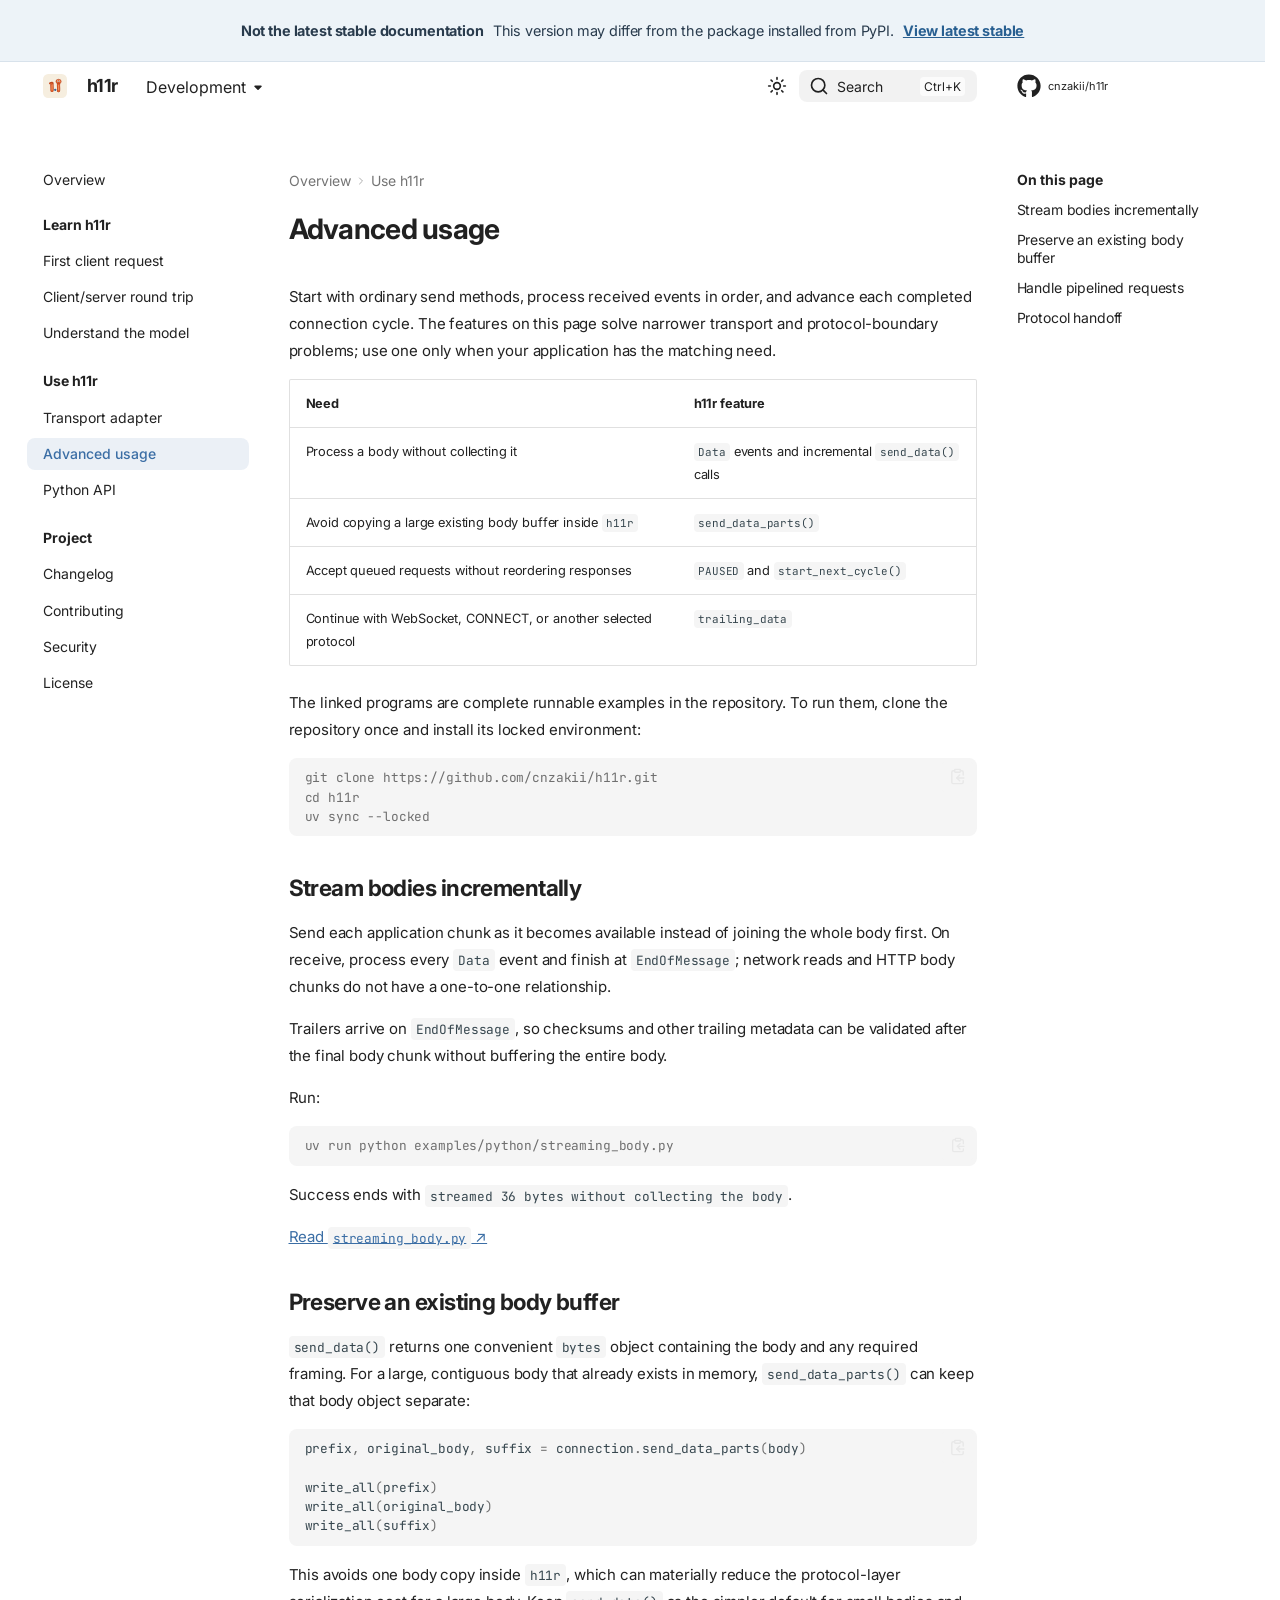
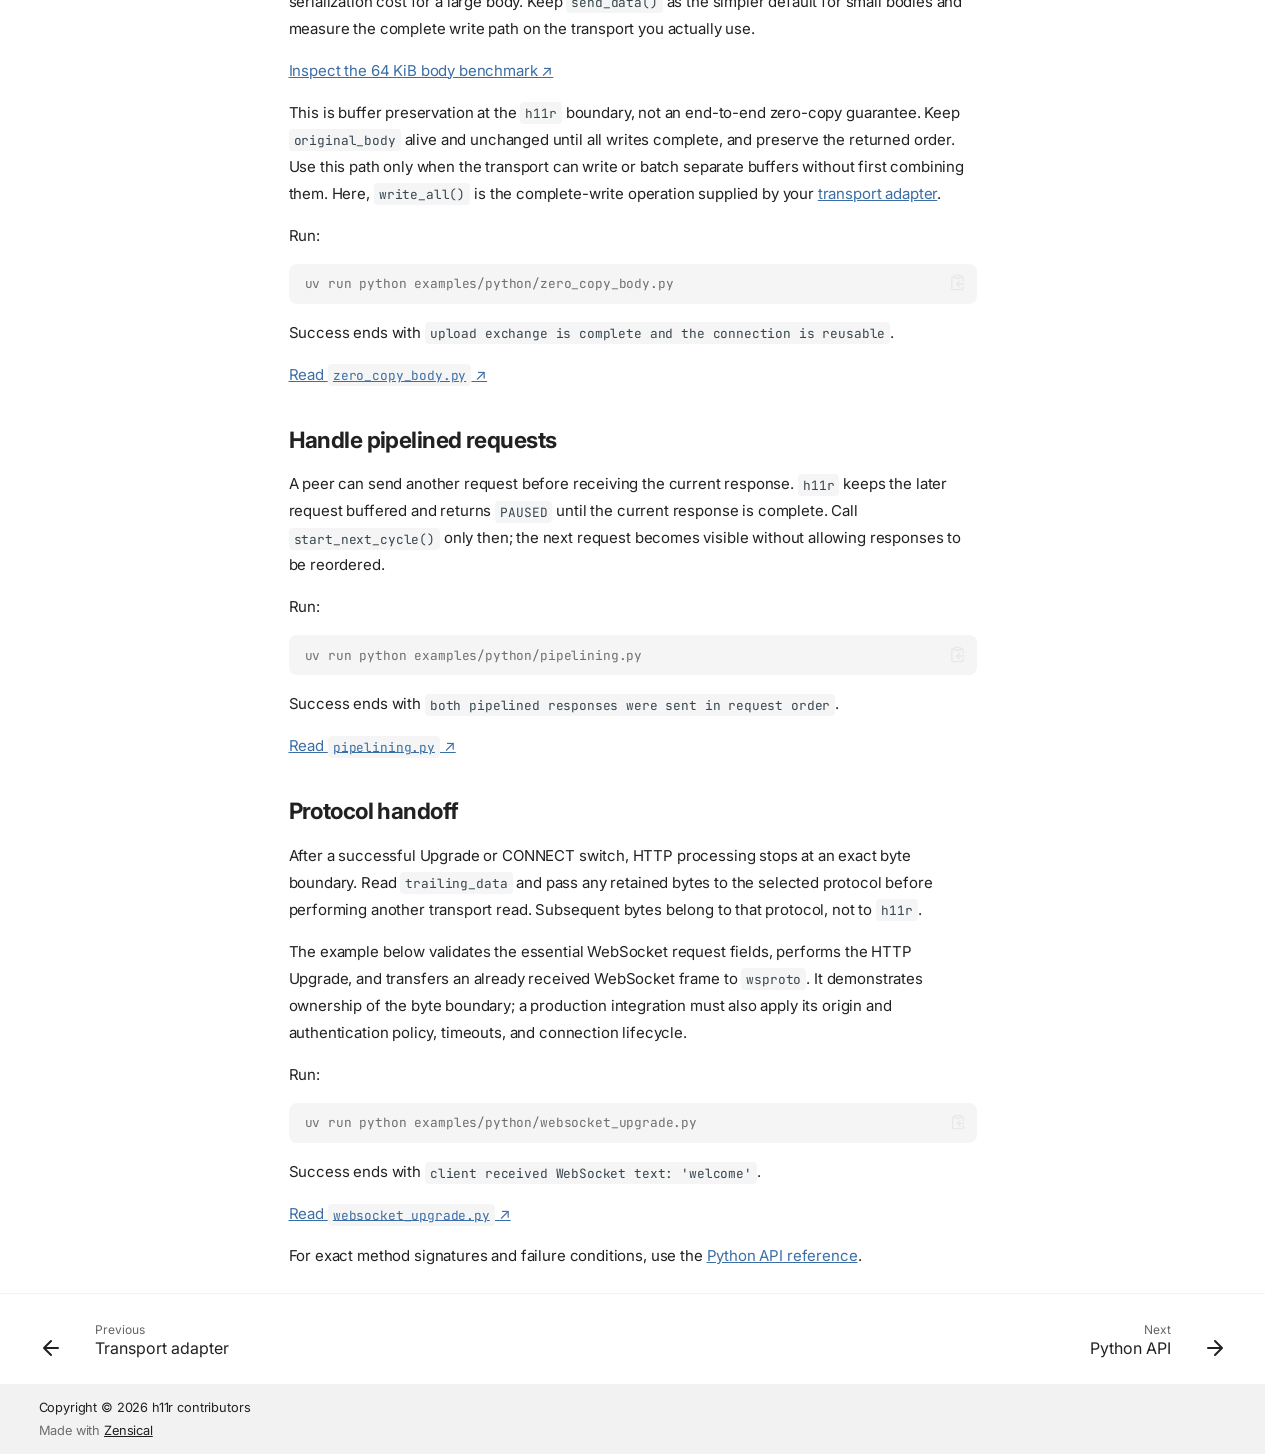
==== dev/advanced/index.html @ ca617a00 "Deployed d1f97e3 to dev with Zensical 0.0.51 and mike 2.2.0+zensical-0.1.0" ====
<!doctype html>
<html lang="en" class="no-js">
  <head>
    
      <meta charset="utf-8">
      <meta name="viewport" content="width=device-width,initial-scale=1">
      
        <meta name="description" content="Use h11r for streaming bodies, buffer-preserving writes, pipelining, and protocol handoff.">
      
      
        <meta name="author" content="h11r contributors">
      
      
        <link rel="canonical" href="https://cnzakii.github.io/h11r/dev/advanced/">
      
      
        <link rel="prev" href="../integration/">
      
      
        <link rel="next" href="../api/">
      
      
        
      
      
      <link rel="icon" href="../assets/h11r.svg">
      <meta name="generator" content="zensical-0.0.51">
    
    
      
        <title>Advanced usage - h11r</title>
      
    
    
      
        
      
      <link rel="stylesheet" href="../assets/stylesheets/modern/main.62c9b9cc.min.css">
      
        
          
        
        <link rel="stylesheet" href="../assets/stylesheets/modern/palette.dfe2e883.min.css">
      
      


    
    
      
    
    
      
        
        
        <link rel="preconnect" href="https://fonts.gstatic.com" crossorigin>
        <link rel="stylesheet" href="https://fonts.googleapis.com/css?family=Inter:300,300i,400,400i,500,500i,700,700i%7CJetBrains+Mono:400,400i,700,700i&amp;display=fallback">
        <style>:root{--md-text-font:"Inter";--md-code-font:"JetBrains Mono"}</style>
      
    
    
      <link rel="stylesheet" href="../stylesheets/extra.css">
    
    <script>__md_scope=new URL("..",location),__md_scope.pathname.endsWith("/")||(__md_scope=new URL(__md_scope.pathname+"/",location)),__md_hash=e=>[...e].reduce(((e,t)=>(e<<5)-e+t.charCodeAt(0)),0),__md_get=(e,t=localStorage,_=__md_scope)=>JSON.parse(t.getItem(_.pathname+"."+e)),__md_set=(e,t,_=localStorage,a=__md_scope)=>{try{_.setItem(a.pathname+"."+e,JSON.stringify(t))}catch(e){}},document.documentElement.setAttribute("data-platform",navigator.platform)</script>
    
      

    
    
  </head>
  
  
    
    
      
    
    
    
    
    <body dir="ltr" data-md-color-scheme="default" data-md-color-primary="indigo" data-md-color-accent="indigo">
  
    
    <input class="md-toggle" data-md-toggle="drawer" type="checkbox" id="__drawer" autocomplete="off">
    <input class="md-toggle" data-md-toggle="search" type="checkbox" id="__search" autocomplete="off">
    <label class="md-overlay" for="__drawer" aria-label="Navigation"></label>
    <div data-md-component="skip">
      
        
        <a href="#advanced-usage" class="md-skip">
          Skip to content
        </a>
      
    </div>
    <div data-md-component="announce">
      
    </div>
    
      <div data-md-color-scheme="default" data-md-component="outdated" hidden>
        
          <aside class="md-banner md-banner--warning">
            <div class="md-banner__inner md-grid md-typeset">
              
  <div class="version-notice">
    <strong>Not the latest stable documentation</strong>
    <span>This version may differ from the package installed from PyPI.</span>
    <a href="../..">View latest stable</a>
  </div>

            </div>
            <script>var el=document.querySelector("[data-md-component=outdated]"),base=new URL(".."),outdated=__md_get("__outdated",sessionStorage,base);!0===outdated&&el&&(el.hidden=!1)</script>
          </aside>
        
      </div>
    
    
      

  

<header class="md-header md-header--shadow" data-md-component="header">
  <nav class="md-header__inner md-grid" aria-label="Header">
    <a href="./.." title="h11r" class="md-header__button md-logo" aria-label="h11r" data-md-component="logo">
      
  <img src="../assets/h11r.svg" alt="h11r">

    </a>
    <label class="md-header__button md-icon" for="__drawer" aria-label="Navigation">
      
      <svg xmlns="http://www.w3.org/2000/svg" fill="none" stroke="currentColor" stroke-linecap="round" stroke-linejoin="round" stroke-width="2" class="lucide lucide-menu" viewBox="0 0 24 24"><path d="M4 5h16M4 12h16M4 19h16"/></svg>
    </label>
    <div class="md-header__title" data-md-component="header-title">
      <div class="md-header__ellipsis">
        <div class="md-header__topic">
          <span class="md-ellipsis">
            h11r
          </span>
        </div>
        <div class="md-header__topic" data-md-component="header-topic">
          <span class="md-ellipsis">
            
              Advanced usage
            
          </span>
        </div>
      </div>
    </div>
    
      
        <form class="md-header__option" data-md-component="palette">
  
    
    
    
    <input class="md-option" data-md-color-media="none" data-md-color-scheme="default" data-md-color-primary="indigo" data-md-color-accent="indigo"  aria-label="Switch to dark mode"  type="radio" name="__palette" id="__palette_0">
    
      <label class="md-header__button md-icon" title="Switch to dark mode" for="__palette_1" hidden>
        <svg xmlns="http://www.w3.org/2000/svg" fill="none" stroke="currentColor" stroke-linecap="round" stroke-linejoin="round" stroke-width="2" class="lucide lucide-sun" viewBox="0 0 24 24"><circle cx="12" cy="12" r="4"/><path d="M12 2v2M12 20v2M4.93 4.93l1.41 1.41M17.66 17.66l1.41 1.41M2 12h2M20 12h2M6.34 17.66l-1.41 1.41M19.07 4.93l-1.41 1.41"/></svg>
      </label>
    
  
    
    
    
    <input class="md-option" data-md-color-media="none" data-md-color-scheme="slate" data-md-color-primary="indigo" data-md-color-accent="indigo"  aria-label="Switch to light mode"  type="radio" name="__palette" id="__palette_1">
    
      <label class="md-header__button md-icon" title="Switch to light mode" for="__palette_0" hidden>
        <svg xmlns="http://www.w3.org/2000/svg" fill="none" stroke="currentColor" stroke-linecap="round" stroke-linejoin="round" stroke-width="2" class="lucide lucide-moon" viewBox="0 0 24 24"><path d="M20.985 12.486a9 9 0 1 1-9.473-9.472c.405-.022.617.46.402.803a6 6 0 0 0 8.268 8.268c.344-.215.825-.004.803.401"/></svg>
      </label>
    
  
</form>
      
    
    
      <script>var palette=__md_get("__palette");if(palette&&palette.color){if("(prefers-color-scheme)"===palette.color.media){var media=matchMedia("(prefers-color-scheme: light)"),input=document.querySelector(media.matches?"[data-md-color-media='(prefers-color-scheme: light)']":"[data-md-color-media='(prefers-color-scheme: dark)']");palette.color.media=input.getAttribute("data-md-color-media"),palette.color.scheme=input.getAttribute("data-md-color-scheme"),palette.color.primary=input.getAttribute("data-md-color-primary"),palette.color.accent=input.getAttribute("data-md-color-accent")}for(var[key,value]of Object.entries(palette.color))document.body.setAttribute("data-md-color-"+key,value)}</script>
    
    
    
      
      
        <label class="md-header__button md-icon" for="__search" aria-label="Search">
          
          <svg xmlns="http://www.w3.org/2000/svg" fill="none" stroke="currentColor" stroke-linecap="round" stroke-linejoin="round" stroke-width="2" class="lucide lucide-search" viewBox="0 0 24 24"><path d="m21 21-4.34-4.34"/><circle cx="11" cy="11" r="8"/></svg>
        </label>
        <div class="md-search" data-md-component="search" role="dialog" aria-label="Search">
  <button type="button" class="md-search__button">
    Search
  </button>
</div>
      
    
    <div class="md-header__source">
      
        <a href="https://github.com/cnzakii/h11r" title="Go to repository" class="md-source" data-md-component="source">
  <div class="md-source__icon md-icon">
    
    <svg xmlns="http://www.w3.org/2000/svg" viewBox="0 0 512 512"><!--! Font Awesome Free 7.2.0 by @fontawesome - https://fontawesome.com License - https://fontawesome.com/license/free (Icons: CC BY 4.0, Fonts: SIL OFL 1.1, Code: MIT License) Copyright 2026 Fonticons, Inc.--><path fill="currentColor" d="M173.9 397.4c0 2-2.3 3.6-5.2 3.6-3.3.3-5.6-1.3-5.6-3.6 0-2 2.3-3.6 5.2-3.6 3-.3 5.6 1.3 5.6 3.6m-31.1-4.5c-.7 2 1.3 4.3 4.3 4.9 2.6 1 5.6 0 6.2-2s-1.3-4.3-4.3-5.2c-2.6-.7-5.5.3-6.2 2.3m44.2-1.7c-2.9.7-4.9 2.6-4.6 4.9.3 2 2.9 3.3 5.9 2.6 2.9-.7 4.9-2.6 4.6-4.6-.3-1.9-3-3.2-5.9-2.9M252.8 8C114.1 8 8 113.3 8 252c0 110.9 69.8 205.8 169.5 239.2 12.8 2.3 17.3-5.6 17.3-12.1 0-6.2-.3-40.4-.3-61.4 0 0-70 15-84.7-29.8 0 0-11.4-29.1-27.8-36.6 0 0-22.9-15.7 1.6-15.4 0 0 24.9 2 38.6 25.8 21.9 38.6 58.6 27.5 72.9 20.9 2.3-16 8.8-27.1 16-33.7-55.9-6.2-112.3-14.3-112.3-110.5 0-27.5 7.6-41.3 23.6-58.9-2.6-6.5-11.1-33.3 2.6-67.9 20.9-6.5 69 27 69 27 20-5.6 41.5-8.5 62.8-8.5s42.8 2.9 62.8 8.5c0 0 48.1-33.6 69-27 13.7 34.7 5.2 61.4 2.6 67.9 16 17.7 25.8 31.5 25.8 58.9 0 96.5-58.9 104.2-114.8 110.5 9.2 7.9 17 22.9 17 46.4 0 33.7-.3 75.4-.3 83.6 0 6.5 4.6 14.4 17.3 12.1C436.2 457.8 504 362.9 504 252 504 113.3 391.5 8 252.8 8M105.2 352.9c-1.3 1-1 3.3.7 5.2 1.6 1.6 3.9 2.3 5.2 1 1.3-1 1-3.3-.7-5.2-1.6-1.6-3.9-2.3-5.2-1m-10.8-8.1c-.7 1.3.3 2.9 2.3 3.9 1.6 1 3.6.7 4.3-.7.7-1.3-.3-2.9-2.3-3.9-2-.6-3.6-.3-4.3.7m32.4 35.6c-1.6 1.3-1 4.3 1.3 6.2 2.3 2.3 5.2 2.6 6.5 1 1.3-1.3.7-4.3-1.3-6.2-2.2-2.3-5.2-2.6-6.5-1m-11.4-14.7c-1.6 1-1.6 3.6 0 5.9s4.3 3.3 5.6 2.3c1.6-1.3 1.6-3.9 0-6.2-1.4-2.3-4-3.3-5.6-2"/></svg>
  </div>
  <div class="md-source__repository">
    cnzakii/h11r
  </div>
</a>
      
    </div>
  </nav>
  
</header>
    
    <div class="md-container" data-md-component="container">
      
      
        
          
        
      
      <main class="md-main" data-md-component="main">
        <div class="md-main__inner md-grid">
          
            
              
              <div class="md-sidebar md-sidebar--primary" data-md-component="sidebar" data-md-type="navigation" >
                <div class="md-sidebar__scrollwrap">
                  <div class="md-sidebar__inner">
                    



<nav class="md-nav md-nav--primary" aria-label="Navigation" data-md-level="0">
  <label class="md-nav__title" for="__drawer">
    <a href="./.." title="h11r" class="md-nav__button md-logo" aria-label="h11r" data-md-component="logo">
      
  <img src="../assets/h11r.svg" alt="h11r">

    </a>
    h11r
  </label>
  
    <div class="md-nav__source">
      <a href="https://github.com/cnzakii/h11r" title="Go to repository" class="md-source" data-md-component="source">
  <div class="md-source__icon md-icon">
    
    <svg xmlns="http://www.w3.org/2000/svg" viewBox="0 0 512 512"><!--! Font Awesome Free 7.2.0 by @fontawesome - https://fontawesome.com License - https://fontawesome.com/license/free (Icons: CC BY 4.0, Fonts: SIL OFL 1.1, Code: MIT License) Copyright 2026 Fonticons, Inc.--><path fill="currentColor" d="M173.9 397.4c0 2-2.3 3.6-5.2 3.6-3.3.3-5.6-1.3-5.6-3.6 0-2 2.3-3.6 5.2-3.6 3-.3 5.6 1.3 5.6 3.6m-31.1-4.5c-.7 2 1.3 4.3 4.3 4.9 2.6 1 5.6 0 6.2-2s-1.3-4.3-4.3-5.2c-2.6-.7-5.5.3-6.2 2.3m44.2-1.7c-2.9.7-4.9 2.6-4.6 4.9.3 2 2.9 3.3 5.9 2.6 2.9-.7 4.9-2.6 4.6-4.6-.3-1.9-3-3.2-5.9-2.9M252.8 8C114.1 8 8 113.3 8 252c0 110.9 69.8 205.8 169.5 239.2 12.8 2.3 17.3-5.6 17.3-12.1 0-6.2-.3-40.4-.3-61.4 0 0-70 15-84.7-29.8 0 0-11.4-29.1-27.8-36.6 0 0-22.9-15.7 1.6-15.4 0 0 24.9 2 38.6 25.8 21.9 38.6 58.6 27.5 72.9 20.9 2.3-16 8.8-27.1 16-33.7-55.9-6.2-112.3-14.3-112.3-110.5 0-27.5 7.6-41.3 23.6-58.9-2.6-6.5-11.1-33.3 2.6-67.9 20.9-6.5 69 27 69 27 20-5.6 41.5-8.5 62.8-8.5s42.8 2.9 62.8 8.5c0 0 48.1-33.6 69-27 13.7 34.7 5.2 61.4 2.6 67.9 16 17.7 25.8 31.5 25.8 58.9 0 96.5-58.9 104.2-114.8 110.5 9.2 7.9 17 22.9 17 46.4 0 33.7-.3 75.4-.3 83.6 0 6.5 4.6 14.4 17.3 12.1C436.2 457.8 504 362.9 504 252 504 113.3 391.5 8 252.8 8M105.2 352.9c-1.3 1-1 3.3.7 5.2 1.6 1.6 3.9 2.3 5.2 1 1.3-1 1-3.3-.7-5.2-1.6-1.6-3.9-2.3-5.2-1m-10.8-8.1c-.7 1.3.3 2.9 2.3 3.9 1.6 1 3.6.7 4.3-.7.7-1.3-.3-2.9-2.3-3.9-2-.6-3.6-.3-4.3.7m32.4 35.6c-1.6 1.3-1 4.3 1.3 6.2 2.3 2.3 5.2 2.6 6.5 1 1.3-1.3.7-4.3-1.3-6.2-2.2-2.3-5.2-2.6-6.5-1m-11.4-14.7c-1.6 1-1.6 3.6 0 5.9s4.3 3.3 5.6 2.3c1.6-1.3 1.6-3.9 0-6.2-1.4-2.3-4-3.3-5.6-2"/></svg>
  </div>
  <div class="md-source__repository">
    cnzakii/h11r
  </div>
</a>
    </div>
  
  <ul class="md-nav__list" data-md-scrollfix>
    
      
      
  
  
  
  
    <li class="md-nav__item">
      <a href="./.." class="md-nav__link">
        
  
  
  <span class="md-ellipsis">
    
  
  Overview

    
  </span>
  
  

      </a>
    </li>
  

    
      
      
  
  
  
  
    
    
    
    
      
        
        
      
    
    
    <li class="md-nav__item md-nav__item--section md-nav__item--nested">
      
        
        
        <input class="md-nav__toggle md-toggle " type="checkbox" id="__nav_2" >
        
          
          <label class="md-nav__link" for="__nav_2" id="__nav_2_label" tabindex="">
            
  
  
  <span class="md-ellipsis">
    
  
  Learn h11r

    
  </span>
  
  

            <span class="md-nav__icon md-icon"></span>
          </label>
        
        <nav class="md-nav" data-md-level="1" aria-labelledby="__nav_2_label" aria-expanded="false">
          <label class="md-nav__title" for="__nav_2">
            <span class="md-nav__icon md-icon"></span>
            
  
  Learn h11r

          </label>
          <ul class="md-nav__list" data-md-scrollfix>
            
              
                
  
  
  
  
    <li class="md-nav__item">
      <a href="../getting-started/" class="md-nav__link">
        
  
  
  <span class="md-ellipsis">
    
  
  First client request

    
  </span>
  
  

      </a>
    </li>
  

              
            
              
                
  
  
  
  
    <li class="md-nav__item">
      <a href="../round-trip/" class="md-nav__link">
        
  
  
  <span class="md-ellipsis">
    
  
  Client/server round trip

    
  </span>
  
  

      </a>
    </li>
  

              
            
              
                
  
  
  
  
    <li class="md-nav__item">
      <a href="../concepts/" class="md-nav__link">
        
  
  
  <span class="md-ellipsis">
    
  
  Understand the model

    
  </span>
  
  

      </a>
    </li>
  

              
            
          </ul>
        </nav>
      
    </li>
  

    
      
      
  
  
    
  
  
  
    
    
    
    
      
        
        
      
    
    
    <li class="md-nav__item md-nav__item--active md-nav__item--section md-nav__item--nested">
      
        
        
        <input class="md-nav__toggle md-toggle " type="checkbox" id="__nav_3" checked>
        
          
          <label class="md-nav__link" for="__nav_3" id="__nav_3_label" tabindex="">
            
  
  
  <span class="md-ellipsis">
    
  
  Use h11r

    
  </span>
  
  

            <span class="md-nav__icon md-icon"></span>
          </label>
        
        <nav class="md-nav" data-md-level="1" aria-labelledby="__nav_3_label" aria-expanded="true">
          <label class="md-nav__title" for="__nav_3">
            <span class="md-nav__icon md-icon"></span>
            
  
  Use h11r

          </label>
          <ul class="md-nav__list" data-md-scrollfix>
            
              
                
  
  
  
  
    <li class="md-nav__item">
      <a href="../integration/" class="md-nav__link">
        
  
  
  <span class="md-ellipsis">
    
  
  Transport adapter

    
  </span>
  
  

      </a>
    </li>
  

              
            
              
                
  
  
    
  
  
  
    <li class="md-nav__item md-nav__item--active">
      
      
      
      
        
      
      
        <label class="md-nav__link md-nav__link--active" for="__toc">
          
  
  
  <span class="md-ellipsis">
    
  
  Advanced usage

    
  </span>
  
  

          <span class="md-nav__icon md-icon"></span>
        </label>
      
      <a href="././" class="md-nav__link md-nav__link--active">
        
  
  
  <span class="md-ellipsis">
    
  
  Advanced usage

    
  </span>
  
  

      </a>
      
        


<nav class="md-nav md-nav--secondary" aria-label="On this page">
  
  
  
    
  
  
    <label class="md-nav__title" for="__toc">
      <span class="md-nav__icon md-icon"></span>
      On this page
    </label>
    <ul class="md-nav__list" data-md-component="toc" data-md-scrollfix>
      
        <li class="md-nav__item">
  <a href="#stream-bodies-incrementally" class="md-nav__link">
    <span class="md-ellipsis">
      <span class="md-typeset">
        Stream bodies incrementally
      </span>
    </span>
  </a>
  
</li>
      
        <li class="md-nav__item">
  <a href="#preserve-an-existing-body-buffer" class="md-nav__link">
    <span class="md-ellipsis">
      <span class="md-typeset">
        Preserve an existing body buffer
      </span>
    </span>
  </a>
  
</li>
      
        <li class="md-nav__item">
  <a href="#handle-pipelined-requests" class="md-nav__link">
    <span class="md-ellipsis">
      <span class="md-typeset">
        Handle pipelined requests
      </span>
    </span>
  </a>
  
</li>
      
        <li class="md-nav__item">
  <a href="#protocol-handoff" class="md-nav__link">
    <span class="md-ellipsis">
      <span class="md-typeset">
        Protocol handoff
      </span>
    </span>
  </a>
  
</li>
      
    </ul>
  
</nav>
      
    </li>
  

              
            
              
                
  
  
  
  
    <li class="md-nav__item">
      <a href="../api/" class="md-nav__link">
        
  
  
  <span class="md-ellipsis">
    
  
  Python API

    
  </span>
  
  

      </a>
    </li>
  

              
            
          </ul>
        </nav>
      
    </li>
  

    
      
      
  
  
  
  
    
    
    
    
      
        
        
      
    
    
    <li class="md-nav__item md-nav__item--section md-nav__item--nested">
      
        
        
        <input class="md-nav__toggle md-toggle " type="checkbox" id="__nav_4" >
        
          
          <label class="md-nav__link" for="__nav_4" id="__nav_4_label" tabindex="">
            
  
  
  <span class="md-ellipsis">
    
  
  Project

    
  </span>
  
  

            <span class="md-nav__icon md-icon"></span>
          </label>
        
        <nav class="md-nav" data-md-level="1" aria-labelledby="__nav_4_label" aria-expanded="false">
          <label class="md-nav__title" for="__nav_4">
            <span class="md-nav__icon md-icon"></span>
            
  
  Project

          </label>
          <ul class="md-nav__list" data-md-scrollfix>
            
              
                
  
  
  
  
    <li class="md-nav__item">
      <a href="../changelog/" class="md-nav__link">
        
  
  
  <span class="md-ellipsis">
    
  
  Changelog

    
  </span>
  
  

      </a>
    </li>
  

              
            
              
                
  
  
  
  
    <li class="md-nav__item">
      <a href="../contributing/" class="md-nav__link">
        
  
  
  <span class="md-ellipsis">
    
  
  Contributing

    
  </span>
  
  

      </a>
    </li>
  

              
            
              
                
  
  
  
  
    <li class="md-nav__item">
      <a href="../security/" class="md-nav__link">
        
  
  
  <span class="md-ellipsis">
    
  
  Security

    
  </span>
  
  

      </a>
    </li>
  

              
            
              
                
  
  
  
  
    <li class="md-nav__item">
      <a href="../license/" class="md-nav__link">
        
  
  
  <span class="md-ellipsis">
    
  
  License

    
  </span>
  
  

      </a>
    </li>
  

              
            
          </ul>
        </nav>
      
    </li>
  

    
  </ul>
</nav>
                  </div>
                </div>
              </div>
            
            
              
              <div class="md-sidebar md-sidebar--secondary" data-md-component="sidebar" data-md-type="toc" >
                <div class="md-sidebar__scrollwrap">
                  
                    
                    
                    
                      
                    
                    
                      <input class="md-nav__toggle md-toggle" type="checkbox" id="__toc">
                      <div class="md-sidebar-button__wrapper">
                        <label class="md-sidebar-button" for="__toc"></label>
                      </div>
                    
                  
                  <div class="md-sidebar__inner">
                    


<nav class="md-nav md-nav--secondary" aria-label="On this page">
  
  
  
    
  
  
    <label class="md-nav__title" for="__toc">
      <span class="md-nav__icon md-icon"></span>
      On this page
    </label>
    <ul class="md-nav__list" data-md-component="toc" data-md-scrollfix>
      
        <li class="md-nav__item">
  <a href="#stream-bodies-incrementally" class="md-nav__link">
    <span class="md-ellipsis">
      <span class="md-typeset">
        Stream bodies incrementally
      </span>
    </span>
  </a>
  
</li>
      
        <li class="md-nav__item">
  <a href="#preserve-an-existing-body-buffer" class="md-nav__link">
    <span class="md-ellipsis">
      <span class="md-typeset">
        Preserve an existing body buffer
      </span>
    </span>
  </a>
  
</li>
      
        <li class="md-nav__item">
  <a href="#handle-pipelined-requests" class="md-nav__link">
    <span class="md-ellipsis">
      <span class="md-typeset">
        Handle pipelined requests
      </span>
    </span>
  </a>
  
</li>
      
        <li class="md-nav__item">
  <a href="#protocol-handoff" class="md-nav__link">
    <span class="md-ellipsis">
      <span class="md-typeset">
        Protocol handoff
      </span>
    </span>
  </a>
  
</li>
      
    </ul>
  
</nav>
                  </div>
                </div>
              </div>
            
          
          
            <div class="md-content" data-md-component="content">
              
                



  


  <nav class="md-path" aria-label="Navigation" >
    <ol class="md-path__list">
      
        
  
  
    <li class="md-path__item">
      <a href="./.." class="md-path__link">
        
  
  <span class="md-ellipsis">
    Overview
  </span>

      </a>
    </li>
  

      
      
        
  
  
    
    
    
    
    
      <li class="md-path__item">
        <a href="../integration/" class="md-path__link">
          
  
  <span class="md-ellipsis">
    Use h11r
  </span>

        </a>
      </li>
    
  

      
    </ol>
  </nav>

              
              <article class="md-content__inner md-typeset">
                
                  
  
  


<h1 id="advanced-usage">Advanced usage<a class="headerlink" href="#advanced-usage" title="Permanent link">&para;</a></h1>
<p>Start with ordinary send methods, process received events in order, and advance
each completed connection cycle. The features on this page solve narrower
transport and protocol-boundary problems; use one only when your application
has the matching need.</p>
<table>
<thead>
<tr>
<th>Need</th>
<th>h11r feature</th>
</tr>
</thead>
<tbody>
<tr>
<td>Process a body without collecting it</td>
<td><code>Data</code> events and incremental <code>send_data()</code> calls</td>
</tr>
<tr>
<td>Avoid copying a large existing body buffer inside <code>h11r</code></td>
<td><code>send_data_parts()</code></td>
</tr>
<tr>
<td>Accept queued requests without reordering responses</td>
<td><code>PAUSED</code> and <code>start_next_cycle()</code></td>
</tr>
<tr>
<td>Continue with WebSocket, CONNECT, or another selected protocol</td>
<td><code>trailing_data</code></td>
</tr>
</tbody>
</table>
<p>The linked programs are complete runnable examples in the repository. To run
them, clone the repository once and install its locked environment:</p>
<div class="language-console highlight"><pre><span></span><code><span id="__span-0-1"><a id="__codelineno-0-1" name="__codelineno-0-1" href="#__codelineno-0-1"></a><span class="go">git clone https://github.com/cnzakii/h11r.git</span>
</span><span id="__span-0-2"><a id="__codelineno-0-2" name="__codelineno-0-2" href="#__codelineno-0-2"></a><span class="go">cd h11r</span>
</span><span id="__span-0-3"><a id="__codelineno-0-3" name="__codelineno-0-3" href="#__codelineno-0-3"></a><span class="go">uv sync --locked</span>
</span></code></pre></div>
<h2 id="stream-bodies-incrementally">Stream bodies incrementally<a class="headerlink" href="#stream-bodies-incrementally" title="Permanent link">&para;</a></h2>
<p>Send each application chunk as it becomes available instead of joining the
whole body first. On receive, process every <code>Data</code> event and finish at
<code>EndOfMessage</code>; network reads and HTTP body chunks do not have a one-to-one
relationship.</p>
<p>Trailers arrive on <code>EndOfMessage</code>, so checksums and other trailing metadata can
be validated after the final body chunk without buffering the entire body.</p>
<p>Run:</p>
<div class="language-console highlight"><pre><span></span><code><span id="__span-1-1"><a id="__codelineno-1-1" name="__codelineno-1-1" href="#__codelineno-1-1"></a><span class="go">uv run python examples/python/streaming_body.py</span>
</span></code></pre></div>
<p>Success ends with <code>streamed 36 bytes without collecting the body</code>.</p>
<p><a href="https://github.com/cnzakii/h11r/blob/d1f97e32b12f5f54af5541738b13541803579488/examples/python/streaming_body.py">Read <code>streaming_body.py</code> ↗</a></p>
<h2 id="preserve-an-existing-body-buffer">Preserve an existing body buffer<a class="headerlink" href="#preserve-an-existing-body-buffer" title="Permanent link">&para;</a></h2>
<p><code>send_data()</code> returns one convenient <code>bytes</code> object containing the body and any
required framing. For a large, contiguous body that already exists in memory,
<code>send_data_parts()</code> can keep that body object separate:</p>
<div class="language-python highlight"><pre><span></span><code><span id="__span-2-1"><a id="__codelineno-2-1" name="__codelineno-2-1" href="#__codelineno-2-1"></a><span class="n">prefix</span><span class="p">,</span> <span class="n">original_body</span><span class="p">,</span> <span class="n">suffix</span> <span class="o">=</span> <span class="n">connection</span><span class="o">.</span><span class="n">send_data_parts</span><span class="p">(</span><span class="n">body</span><span class="p">)</span>
</span><span id="__span-2-2"><a id="__codelineno-2-2" name="__codelineno-2-2" href="#__codelineno-2-2"></a>
</span><span id="__span-2-3"><a id="__codelineno-2-3" name="__codelineno-2-3" href="#__codelineno-2-3"></a><span class="n">write_all</span><span class="p">(</span><span class="n">prefix</span><span class="p">)</span>
</span><span id="__span-2-4"><a id="__codelineno-2-4" name="__codelineno-2-4" href="#__codelineno-2-4"></a><span class="n">write_all</span><span class="p">(</span><span class="n">original_body</span><span class="p">)</span>
</span><span id="__span-2-5"><a id="__codelineno-2-5" name="__codelineno-2-5" href="#__codelineno-2-5"></a><span class="n">write_all</span><span class="p">(</span><span class="n">suffix</span><span class="p">)</span>
</span></code></pre></div>
<p>This avoids one body copy inside <code>h11r</code>, which can materially reduce the
protocol-layer serialization cost for a large body. Keep <code>send_data()</code> as the
simpler default for small bodies and measure the complete write path on the
transport you actually use.</p>
<p><a href="https://github.com/cnzakii/h11r/blob/d1f97e32b12f5f54af5541738b13541803579488/crates/h11r/benches/h11r.rs">Inspect the 64 KiB body benchmark ↗</a></p>
<p>This is buffer preservation at the <code>h11r</code> boundary, not an end-to-end zero-copy
guarantee. Keep <code>original_body</code> alive and unchanged until all writes complete,
and preserve the returned order. Use this path only when the transport can
write or batch separate buffers without first combining them.
Here, <code>write_all()</code> is the complete-write operation supplied by your
<a href="../integration/#write-to-the-transport">transport adapter</a>.</p>
<p>Run:</p>
<div class="language-console highlight"><pre><span></span><code><span id="__span-3-1"><a id="__codelineno-3-1" name="__codelineno-3-1" href="#__codelineno-3-1"></a><span class="go">uv run python examples/python/zero_copy_body.py</span>
</span></code></pre></div>
<p>Success ends with <code>upload exchange is complete and the connection is reusable</code>.</p>
<p><a href="https://github.com/cnzakii/h11r/blob/d1f97e32b12f5f54af5541738b13541803579488/examples/python/zero_copy_body.py">Read <code>zero_copy_body.py</code> ↗</a></p>
<h2 id="handle-pipelined-requests">Handle pipelined requests<a class="headerlink" href="#handle-pipelined-requests" title="Permanent link">&para;</a></h2>
<p>A peer can send another request before receiving the current response. <code>h11r</code>
keeps the later request buffered and returns <code>PAUSED</code> until the current
response is complete. Call <code>start_next_cycle()</code> only then; the next request
becomes visible without allowing responses to be reordered.</p>
<p>Run:</p>
<div class="language-console highlight"><pre><span></span><code><span id="__span-4-1"><a id="__codelineno-4-1" name="__codelineno-4-1" href="#__codelineno-4-1"></a><span class="go">uv run python examples/python/pipelining.py</span>
</span></code></pre></div>
<p>Success ends with <code>both pipelined responses were sent in request order</code>.</p>
<p><a href="https://github.com/cnzakii/h11r/blob/d1f97e32b12f5f54af5541738b13541803579488/examples/python/pipelining.py">Read <code>pipelining.py</code> ↗</a></p>
<h2 id="protocol-handoff">Protocol handoff<a class="headerlink" href="#protocol-handoff" title="Permanent link">&para;</a></h2>
<p>After a successful Upgrade or CONNECT switch, HTTP processing stops at an
exact byte boundary. Read <code>trailing_data</code> and pass any retained bytes to the
selected protocol before performing another transport read. Subsequent bytes
belong to that protocol, not to <code>h11r</code>.</p>
<p>The example below validates the essential WebSocket request fields, performs
the HTTP Upgrade, and transfers an already received WebSocket frame to
<code>wsproto</code>. It demonstrates ownership of the byte boundary; a production
integration must also apply its origin and authentication policy, timeouts,
and connection lifecycle.</p>
<p>Run:</p>
<div class="language-console highlight"><pre><span></span><code><span id="__span-5-1"><a id="__codelineno-5-1" name="__codelineno-5-1" href="#__codelineno-5-1"></a><span class="go">uv run python examples/python/websocket_upgrade.py</span>
</span></code></pre></div>
<p>Success ends with <code>client received WebSocket text: 'welcome'</code>.</p>
<p><a href="https://github.com/cnzakii/h11r/blob/d1f97e32b12f5f54af5541738b13541803579488/examples/python/websocket_upgrade.py">Read <code>websocket_upgrade.py</code> ↗</a></p>
<p>For exact method signatures and failure conditions, use the
<a href="../api/">Python API reference</a>.</p>









  
  






                
              </article>
            </div>
          
          
<script>var target=document.getElementById(location.hash.slice(1));target&&target.name&&(target.checked=target.name.startsWith("__tabbed_"))</script>
        </div>
        
          <button type="button" class="md-top md-icon" data-md-component="top" hidden>
  
  <svg xmlns="http://www.w3.org/2000/svg" fill="none" stroke="currentColor" stroke-linecap="round" stroke-linejoin="round" stroke-width="2" class="lucide lucide-circle-arrow-up" viewBox="0 0 24 24"><circle cx="12" cy="12" r="10"/><path d="m16 12-4-4-4 4M12 16V8"/></svg>
  Back to top
</button>
        
      </main>
      
        <footer class="md-footer">
  
    
      
      <nav class="md-footer__inner md-grid" aria-label="Footer" >
        
          
          <a href="../integration/" class="md-footer__link md-footer__link--prev" aria-label="Previous: Transport adapter">
            <div class="md-footer__button md-icon">
              
              <svg xmlns="http://www.w3.org/2000/svg" fill="none" stroke="currentColor" stroke-linecap="round" stroke-linejoin="round" stroke-width="2" class="lucide lucide-arrow-left" viewBox="0 0 24 24"><path d="m12 19-7-7 7-7M19 12H5"/></svg>
            </div>
            <div class="md-footer__title">
              <span class="md-footer__direction">
                Previous
              </span>
              <div class="md-ellipsis">
                Transport adapter
              </div>
            </div>
          </a>
        
        
          
          <a href="../api/" class="md-footer__link md-footer__link--next" aria-label="Next: Python API">
            <div class="md-footer__title">
              <span class="md-footer__direction">
                Next
              </span>
              <div class="md-ellipsis">
                Python API
              </div>
            </div>
            <div class="md-footer__button md-icon">
              
              <svg xmlns="http://www.w3.org/2000/svg" fill="none" stroke="currentColor" stroke-linecap="round" stroke-linejoin="round" stroke-width="2" class="lucide lucide-arrow-right" viewBox="0 0 24 24"><path d="M5 12h14M12 5l7 7-7 7"/></svg>
            </div>
          </a>
        
      </nav>
    
  
  <div class="md-footer-meta md-typeset">
    <div class="md-footer-meta__inner md-grid">
      <div class="md-copyright">
  
    <div class="md-copyright__highlight">
      Copyright &copy; 2026 h11r contributors
    </div>
  
  
    Made with
    <a href="https://zensical.org/" target="_blank" rel="noopener">
      Zensical
    </a>
  
</div>
      
    </div>
  </div>
</footer>
      
    </div>
    <div class="md-dialog" data-md-component="dialog">
      <div class="md-dialog__inner md-typeset"></div>
    </div>
    
      <div class="md-progress" data-md-component="progress" role="progressbar"></div>
    
    
    
      
      
      <script id="__config" type="application/json">{"annotate":null,"base":"..","features":["content.code.copy","navigation.footer","navigation.instant","navigation.instant.progress","navigation.path","navigation.sections","navigation.top","navigation.tracking","search.highlight","toc.follow"],"search":"../assets/javascripts/workers/search.b6b7e04f.min.js","tags":null,"translations":{"clipboard.copied":"Copied to clipboard","clipboard.copy":"Copy to clipboard","search.result.more.one":"1 more on this page","search.result.more.other":"# more on this page","search.result.none":"No matching documents","search.result.one":"1 matching document","search.result.other":"# matching documents","search.result.placeholder":"Type to start searching","search.result.term.missing":"Missing","select.version":"Select version"},"version":{"alias":true,"default":"latest","provider":"mike"}}</script>
    
    
      <script src="../assets/javascripts/bundle.d7f30b55.min.js"></script>
      
    
  </body>
</html>
---- dev/assets/stylesheets/modern/main.62c9b9cc.min.css ----
@charset "UTF-8";html{-webkit-text-size-adjust:none;-moz-text-size-adjust:none;text-size-adjust:none;box-sizing:border-box}*,:after,:before{box-sizing:inherit}@media (prefers-reduced-motion){*,:after,:before{transition:none!important}}body{margin:0}a,button,input,label{-webkit-tap-highlight-color:transparent}a{color:inherit;text-decoration:none}hr{border:0;box-sizing:initial;display:block;height:.05rem;overflow:visible;padding:0}small{font-size:80%}sub,sup{line-height:1em}img{border-style:none}table{border-collapse:initial;border-spacing:0}td,th{font-weight:400;vertical-align:top}button{background:#0000;border:0;font-family:inherit;font-size:inherit;margin:0;padding:0}input{border:0;outline:none}:root{--md-primary-fg-color:#4051b5;--md-primary-fg-color--light:#5d6cc0;--md-primary-fg-color--dark:#303fa1;--md-primary-bg-color:#fff;--md-primary-bg-color--light:#ffffffb3;--md-accent-fg-color:#526cfe;--md-accent-fg-color--transparent:#526cfe1a;--md-accent-bg-color:#fff;--md-accent-bg-color--light:#ffffffb3}[data-md-color-scheme=default]{color-scheme:light}[data-md-color-scheme=default] img[src$="#gh-dark-mode-only"],[data-md-color-scheme=default] img[src$="#only-dark"]{display:none}:root,[data-md-color-scheme=default]{--md-hue:225deg;--md-default-fg-color:#000000de;--md-default-fg-color--light:#0000008c;--md-default-fg-color--lighter:#00000052;--md-default-fg-color--lightest:#0000000d;--md-default-bg-color:#fff;--md-default-bg-color--light:#ffffffb3;--md-default-bg-color--lighter:#ffffff4d;--md-default-bg-color--lightest:#ffffff1f;--md-code-fg-color:#36464e;--md-code-bg-color:#f5f5f5;--md-code-bg-color--light:#f5f5f5b3;--md-code-bg-color--lighter:#f5f5f54d;--md-code-hl-color:#4287ff;--md-code-hl-color--light:#4287ff1a;--md-code-hl-number-color:#d52a2a;--md-code-hl-special-color:#db1457;--md-code-hl-function-color:#a846b9;--md-code-hl-constant-color:#6e59d9;--md-code-hl-keyword-color:#3f6ec6;--md-code-hl-string-color:#1c7d4d;--md-code-hl-name-color:var(--md-code-fg-color);--md-code-hl-operator-color:var(--md-default-fg-color--light);--md-code-hl-punctuation-color:var(--md-default-fg-color--light);--md-code-hl-comment-color:var(--md-default-fg-color--light);--md-code-hl-generic-color:var(--md-default-fg-color--light);--md-code-hl-variable-color:var(--md-default-fg-color--light);--md-typeset-color:var(--md-default-fg-color);--md-typeset-a-color:var(--md-primary-fg-color);--md-typeset-del-color:#f5503d26;--md-typeset-ins-color:#0bd57026;--md-typeset-kbd-color:#fafafa;--md-typeset-kbd-accent-color:#fff;--md-typeset-kbd-border-color:#b8b8b8;--md-typeset-mark-color:#ffff0080;--md-typeset-table-color:#0000001f;--md-typeset-table-color--light:rgba(0,0,0,.035);--md-admonition-fg-color:var(--md-default-fg-color);--md-admonition-bg-color:var(--md-default-bg-color);--md-warning-fg-color:#000000de;--md-warning-bg-color:#ff9;--md-shadow-z1:0 0.2rem 0.5rem #0000000d,0 0 0.05rem #0000001a;--md-shadow-z2:0 0.2rem 0.5rem #0000001a,0 0 0.05rem #00000040;--md-shadow-z3:0 0.2rem 0.5rem #0003,0 0 0.05rem #00000059;--color-foreground:0 0 0;--color-background:255 255 255;--color-background-subtle:240 240 240;--color-backdrop:255 255 255}.md-icon svg{fill:currentcolor;display:block;height:1.2rem;width:1.2rem}.md-icon svg.lucide{fill:#0000;stroke:currentcolor}body{-webkit-font-smoothing:antialiased;-moz-osx-font-smoothing:grayscale;--md-text-font-family:var(--md-text-font,_),-apple-system,BlinkMacSystemFont,Helvetica,Arial,sans-serif;--md-code-font-family:var(--md-code-font,_),SFMono-Regular,Consolas,Menlo,monospace}aside,body,input{font-feature-settings:"kern","liga";color:var(--md-typeset-color);font-family:var(--md-text-font-family)}code,kbd,pre{font-feature-settings:"kern";font-family:var(--md-code-font-family)}:root{--md-typeset-table-sort-icon:url('data:image/svg+xml;charset=utf-8,<svg xmlns="http://www.w3.org/2000/svg" fill="none" stroke="currentColor" stroke-linecap="round" stroke-linejoin="round" stroke-width="2" class="lucide lucide-arrow-down-up" viewBox="0 0 24 24"><path d="m3 16 4 4 4-4m-4 4V4m14 4-4-4-4 4m4-4v16"/></svg>');--md-typeset-table-sort-icon--asc:url('data:image/svg+xml;charset=utf-8,<svg xmlns="http://www.w3.org/2000/svg" fill="none" stroke="currentColor" stroke-linecap="round" stroke-linejoin="round" stroke-width="2" class="lucide lucide-arrow-down-narrow-wide" viewBox="0 0 24 24"><path d="m3 16 4 4 4-4m-4 4V4m4 0h4m-4 4h7m-7 4h10"/></svg>');--md-typeset-table-sort-icon--desc:url('data:image/svg+xml;charset=utf-8,<svg xmlns="http://www.w3.org/2000/svg" fill="none" stroke="currentColor" stroke-linecap="round" stroke-linejoin="round" stroke-width="2" class="lucide lucide-arrow-up-narrow-wide" viewBox="0 0 24 24"><path d="m3 8 4-4 4 4M7 4v16m4-8h4m-4 4h7m-7 4h10"/></svg>');--md-typeset-preview-icon:url('data:image/svg+xml;charset=utf-8,<svg xmlns="http://www.w3.org/2000/svg" fill="none" stroke="currentColor" stroke-linecap="round" stroke-linejoin="round" stroke-width="2" class="lucide lucide-mouse-pointer-2" viewBox="0 0 24 24"><path d="M4.037 4.688a.495.495 0 0 1 .651-.651l16 6.5a.5.5 0 0 1-.063.947l-6.124 1.58a2 2 0 0 0-1.438 1.435l-1.579 6.126a.5.5 0 0 1-.947.063z"/></svg>')}.md-typeset{-webkit-print-color-adjust:exact;color-adjust:exact;font-size:.75rem;letter-spacing:-.01em;line-height:1.8;overflow-wrap:break-word}@media print{.md-typeset{font-size:.68rem}}.md-typeset blockquote,.md-typeset dl,.md-typeset figure,.md-typeset ol,.md-typeset pre,.md-typeset ul{margin-bottom:1em;margin-top:1em}.md-typeset h1{color:var(--md-default-fg-color);font-size:1.875em;line-height:1.3;margin:0 0 1.25em}.md-typeset h1,.md-typeset h2{font-weight:700;letter-spacing:-.025em}.md-typeset h2{font-size:1.5em;line-height:1.4;margin:1.6em 0 .64em}.md-typeset h3{font-size:1.25em;font-weight:700;letter-spacing:-.01em;line-height:1.5;margin:1.6em 0 .8em}.md-typeset h2+h3{margin-top:.8em}.md-typeset h4{font-weight:700;letter-spacing:-.01em;margin:1em 0}.md-typeset h5,.md-typeset h6{color:var(--md-default-fg-color--light);font-size:.8em;font-weight:700;letter-spacing:-.01em;margin:1.25em 0}.md-typeset h5{text-transform:uppercase}.md-typeset h5 code{text-transform:none}.md-typeset hr{border-bottom:.05rem solid var(--md-default-fg-color--lightest);display:flow-root;margin:1.5em 0}.md-typeset a{color:var(--md-typeset-a-color);text-decoration:underline;word-break:break-word}.md-typeset a,.md-typeset a:before{transition:color 125ms}.md-typeset a:focus,.md-typeset a:hover{color:var(--md-accent-fg-color)}.md-typeset a:focus code,.md-typeset a:hover code{background-color:var(--md-accent-fg-color--transparent);color:var(--md-accent-fg-color)}.md-typeset a code{color:var(--md-typeset-a-color)}.md-typeset a.focus-visible{outline-color:var(--md-accent-fg-color);outline-offset:.2rem}.md-typeset code,.md-typeset kbd,.md-typeset pre{color:var(--md-code-fg-color);direction:ltr;font-variant-ligatures:none;transition:background-color 125ms}@media print{.md-typeset code,.md-typeset kbd,.md-typeset pre{white-space:pre-wrap}}.md-typeset code{background-color:var(--md-code-bg-color);border-radius:.2rem;-webkit-box-decoration-break:clone;box-decoration-break:clone;font-size:.8533333333em;padding:.2em .4em;transition:color 125ms,background-color 125ms;word-break:break-word}.md-typeset code:not(.focus-visible){-webkit-tap-highlight-color:transparent;outline:none}.md-typeset pre{display:flow-root;line-height:1.5;position:relative}.md-typeset pre>code{border-radius:.4rem;-webkit-box-decoration-break:slice;box-decoration-break:slice;box-shadow:none;display:block;margin:0;outline-color:var(--md-accent-fg-color);overflow:auto;padding:.8203125em 1.25em;scrollbar-color:var(--md-default-fg-color--lighter) #0000;scrollbar-width:thin;touch-action:auto;word-break:normal}.md-typeset pre>code:hover{scrollbar-color:var(--md-accent-fg-color) #0000}.md-typeset pre>code::-webkit-scrollbar{height:.2rem;width:.2rem}.md-typeset pre>code::-webkit-scrollbar-thumb{background-color:var(--md-default-fg-color--lighter)}.md-typeset pre>code::-webkit-scrollbar-thumb:hover{background-color:var(--md-accent-fg-color)}.md-typeset kbd{border-radius:.2rem;box-shadow:0 0 0 .05rem var(--md-typeset-kbd-border-color),0 .15rem 0 var(--md-typeset-kbd-border-color);color:var(--md-default-fg-color);display:inline-block;font-size:.75em;padding:0 .6666666667em;vertical-align:text-top;word-break:break-word}.md-typeset mark{background-color:var(--md-typeset-mark-color);-webkit-box-decoration-break:clone;box-decoration-break:clone;color:inherit;word-break:break-word}.md-typeset abbr{border-bottom:.05rem dotted var(--md-default-fg-color--light);cursor:help;text-decoration:none}.md-typeset [data-preview]{position:relative}[dir=ltr] .md-typeset [data-preview]:after{margin-left:.125em}[dir=rtl] .md-typeset [data-preview]:after{margin-right:.125em}.md-typeset [data-preview]:after{background-color:currentcolor;content:"";display:inline-block;height:.8em;-webkit-mask-image:var(--md-typeset-preview-icon);mask-image:var(--md-typeset-preview-icon);-webkit-mask-repeat:no-repeat;mask-repeat:no-repeat;-webkit-mask-size:contain;mask-size:contain;transition:background-color 125ms;vertical-align:text-top;width:.8em}.md-typeset small{opacity:.75}[dir=ltr] .md-typeset sub,[dir=ltr] .md-typeset sup{margin-left:.078125em}[dir=rtl] .md-typeset sub,[dir=rtl] .md-typeset sup{margin-right:.078125em}[dir=ltr] .md-typeset blockquote{padding-left:.6rem}[dir=rtl] .md-typeset blockquote{padding-right:.6rem}[dir=ltr] .md-typeset blockquote{border-left:.2rem solid var(--md-default-fg-color--lighter)}[dir=rtl] .md-typeset blockquote{border-right:.2rem solid var(--md-default-fg-color--lighter)}.md-typeset blockquote{color:var(--md-default-fg-color--light);margin-left:0;margin-right:0}.md-typeset ul{list-style-type:disc}.md-typeset ul[type]{list-style-type:revert-layer}[dir=ltr] .md-typeset ol,[dir=ltr] .md-typeset ul{margin-left:.625em}[dir=rtl] .md-typeset ol,[dir=rtl] .md-typeset ul{margin-right:.625em}.md-typeset ol,.md-typeset ul{padding:0}.md-typeset ol:not([hidden]),.md-typeset ul:not([hidden]){display:flow-root}.md-typeset ol ol,.md-typeset ul ol{list-style-type:lower-alpha}.md-typeset ol ol ol,.md-typeset ul ol ol{list-style-type:lower-roman}.md-typeset ol ol ol ol,.md-typeset ul ol ol ol{list-style-type:upper-alpha}.md-typeset ol ol ol ol ol,.md-typeset ul ol ol ol ol{list-style-type:upper-roman}.md-typeset ol[type],.md-typeset ul[type]{list-style-type:revert-layer}[dir=ltr] .md-typeset ol li,[dir=ltr] .md-typeset ul li{margin-left:1.25em}[dir=rtl] .md-typeset ol li,[dir=rtl] .md-typeset ul li{margin-right:1.25em}.md-typeset ol li,.md-typeset ul li{margin-bottom:.5em}.md-typeset ol li blockquote,.md-typeset ol li p,.md-typeset ul li blockquote,.md-typeset ul li p{margin:.5em 0}.md-typeset ol li:last-child,.md-typeset ul li:last-child{margin-bottom:0}[dir=ltr] .md-typeset ol li ol,[dir=ltr] .md-typeset ol li ul,[dir=ltr] .md-typeset ul li ol,[dir=ltr] .md-typeset ul li ul{margin-left:.625em}[dir=rtl] .md-typeset ol li ol,[dir=rtl] .md-typeset ol li ul,[dir=rtl] .md-typeset ul li ol,[dir=rtl] .md-typeset ul li ul{margin-right:.625em}.md-typeset ol li ol,.md-typeset ol li ul,.md-typeset ul li ol,.md-typeset ul li ul{margin-bottom:.5em;margin-top:.5em}[dir=ltr] .md-typeset dd{margin-left:1.875em}[dir=rtl] .md-typeset dd{margin-right:1.875em}.md-typeset dd{margin-bottom:1.5em;margin-top:1em}.md-typeset img,.md-typeset svg,.md-typeset video{height:auto;max-width:100%}.md-typeset img[align=left]{margin:1em 1em 1em 0}.md-typeset img[align=right]{margin:1em 0 1em 1em}.md-typeset img[align]:only-child{margin-top:0}.md-typeset figure{display:flow-root;margin:1em auto;max-width:100%;text-align:center;width:fit-content}.md-typeset figure img{display:block;margin:0 auto}.md-typeset figcaption{font-style:italic;margin:1em auto;max-width:24rem}.md-typeset iframe{max-width:100%}.md-typeset table:not([class]){background-color:var(--md-default-bg-color);border:.05rem solid var(--md-typeset-table-color);border-radius:.1rem;display:inline-block;font-size:.64rem;max-width:100%;overflow:auto;touch-action:auto}@media print{.md-typeset table:not([class]){display:table}}.md-typeset table:not([class])+*{margin-top:1.5em}.md-typeset table:not([class]) td>:first-child,.md-typeset table:not([class]) th>:first-child{margin-top:0}.md-typeset table:not([class]) td>:last-child,.md-typeset table:not([class]) th>:last-child{margin-bottom:0}.md-typeset table:not([class]) td:not([align]),.md-typeset table:not([class]) th:not([align]){text-align:left}[dir=rtl] .md-typeset table:not([class]) td:not([align]),[dir=rtl] .md-typeset table:not([class]) th:not([align]){text-align:right}.md-typeset table:not([class]) th{font-weight:700;min-width:5rem;padding:.9375em 1.25em;vertical-align:top}.md-typeset table:not([class]) td{border-top:.05rem solid var(--md-typeset-table-color);padding:.9375em 1.25em;vertical-align:top}.md-typeset table:not([class]) tbody tr{transition:background-color 125ms}.md-typeset table:not([class]) tbody tr:hover{background-color:var(--md-typeset-table-color--light);box-shadow:0 .05rem 0 var(--md-default-bg-color) inset}.md-typeset table:not([class]) a{word-break:normal}.md-typeset table th[role=columnheader]{cursor:pointer}[dir=ltr] .md-typeset table th[role=columnheader]:after{margin-left:.5em}[dir=rtl] .md-typeset table th[role=columnheader]:after{margin-right:.5em}.md-typeset table th[role=columnheader]:after{content:"";display:inline-block;height:1.2em;-webkit-mask-image:var(--md-typeset-table-sort-icon);mask-image:var(--md-typeset-table-sort-icon);-webkit-mask-repeat:no-repeat;mask-repeat:no-repeat;-webkit-mask-size:contain;mask-size:contain;transition:background-color 125ms;vertical-align:text-bottom;width:1.2em}.md-typeset table th[role=columnheader]:hover:after{background-color:var(--md-default-fg-color--lighter)}.md-typeset table th[role=columnheader][aria-sort=ascending]:after{background-color:var(--md-default-fg-color--light);-webkit-mask-image:var(--md-typeset-table-sort-icon--asc);mask-image:var(--md-typeset-table-sort-icon--asc)}.md-typeset table th[role=columnheader][aria-sort=descending]:after{background-color:var(--md-default-fg-color--light);-webkit-mask-image:var(--md-typeset-table-sort-icon--desc);mask-image:var(--md-typeset-table-sort-icon--desc)}.md-typeset__scrollwrap{margin:1em -.8rem;overflow-x:auto;touch-action:auto}.md-typeset__table{display:inline-block;margin-bottom:.5em;padding:0 .8rem}@media print{.md-typeset__table{display:block}}html .md-typeset__table table{display:table;margin:0;overflow:hidden;width:100%}@media screen and (max-width:44.984375em){.md-content__inner>pre{margin:1em -.8rem}.md-content__inner>pre code{border-radius:0}}.md-banner{background-color:var(--md-accent-fg-color--transparent);color:var(--md-default-fg-color);overflow:auto}@media print{.md-banner{display:none}}.md-banner--warning{background-color:var(--md-warning-bg-color);color:var(--md-warning-fg-color)}.md-banner__inner{font-size:.7rem;margin:.6rem auto;padding:0 .8rem}[dir=ltr] .md-banner__button{float:right}[dir=rtl] .md-banner__button{float:left}.md-banner__button{color:inherit;cursor:pointer;transition:opacity .25s}.no-js .md-banner__button{display:none}.md-banner__button:hover{opacity:.7}html{scrollbar-gutter:stable;font-size:125%;height:100%;overflow-x:hidden}@media screen and (min-width:100em){html{font-size:137.5%}}@media screen and (min-width:125em){html{font-size:150%}}body{background-color:var(--md-default-bg-color);display:flex;flex-direction:column;font-size:.5rem;min-height:100%;position:relative;width:100%}@media print{body{display:block}}@media screen and (max-width:59.984375em){body[data-md-scrolllock]{position:fixed}}.md-grid{margin-left:auto;margin-right:auto;max-width:61rem}.md-container{display:flex;flex-direction:column;flex-grow:1}@media print{.md-container{display:block}}.md-main{flex-grow:1}.md-main__inner{display:flex;height:100%;margin-top:1.5rem}.md-ellipsis{overflow:hidden;text-overflow:ellipsis}.md-toggle{display:none}.md-option{height:0;opacity:0;position:absolute;width:0}.md-option:checked+label:not([hidden]){display:block}.md-option.focus-visible+label{outline-color:var(--md-accent-fg-color);outline-style:auto}.md-skip{background-color:var(--md-default-fg-color);border-radius:.1rem;color:var(--md-default-bg-color);font-size:.64rem;margin:.5rem;opacity:0;outline-color:var(--md-accent-fg-color);padding:.3rem .5rem;position:fixed;transform:translateY(.4rem);z-index:-1}.md-skip:focus{opacity:1;transform:translateY(0);transition:transform .25s cubic-bezier(.4,0,.2,1),opacity 175ms 75ms;z-index:10}@page{margin:25mm}:root{--md-clipboard-icon:url('data:image/svg+xml;charset=utf-8,<svg xmlns="http://www.w3.org/2000/svg" fill="none" stroke="currentColor" stroke-linecap="round" stroke-linejoin="round" stroke-width="2" class="lucide lucide-clipboard-copy" viewBox="0 0 24 24"><rect width="8" height="4" x="8" y="2" rx="1" ry="1"/><path d="M8 4H6a2 2 0 0 0-2 2v14a2 2 0 0 0 2 2h12a2 2 0 0 0 2-2v-2M16 4h2a2 2 0 0 1 2 2v4m1 4H11"/><path d="m15 10-4 4 4 4"/></svg>')}.md-clipboard{border-radius:.1rem;color:var(--md-default-fg-color--lightest);cursor:pointer;height:1.5em;outline-color:var(--md-accent-fg-color);outline-offset:.1rem;transition:color .25s;width:1.5em;z-index:1}@media print{.md-clipboard{display:none}}.md-clipboard:not(.focus-visible){-webkit-tap-highlight-color:transparent;outline:none}:hover>.md-clipboard{color:var(--md-default-fg-color--light)}.md-clipboard:focus,.md-clipboard:hover{color:var(--md-accent-fg-color)}.md-clipboard:after{background-color:currentcolor;content:"";display:block;height:1.125em;margin:0 auto;-webkit-mask-image:var(--md-clipboard-icon);mask-image:var(--md-clipboard-icon);-webkit-mask-position:center;mask-position:center;-webkit-mask-repeat:no-repeat;mask-repeat:no-repeat;-webkit-mask-size:contain;mask-size:contain;width:1.125em}.md-clipboard--inline{cursor:pointer}.md-clipboard--inline code{transition:color .25s,background-color .25s}.md-clipboard--inline:focus code,.md-clipboard--inline:hover code{background-color:var(--md-accent-fg-color--transparent);color:var(--md-accent-fg-color)}:root{--md-code-select-icon:url('data:image/svg+xml;charset=utf-8,<svg xmlns="http://www.w3.org/2000/svg" fill="none" stroke="currentColor" stroke-linecap="round" stroke-linejoin="round" stroke-width="2" class="lucide lucide-scan" viewBox="0 0 24 24"><path d="M3 7V5a2 2 0 0 1 2-2h2m10 0h2a2 2 0 0 1 2 2v2m0 10v2a2 2 0 0 1-2 2h-2M7 21H5a2 2 0 0 1-2-2v-2"/></svg>');--md-code-copy-icon:url('data:image/svg+xml;charset=utf-8,<svg xmlns="http://www.w3.org/2000/svg" fill="none" stroke="currentColor" stroke-linecap="round" stroke-linejoin="round" stroke-width="2" class="lucide lucide-clipboard-copy" viewBox="0 0 24 24"><rect width="8" height="4" x="8" y="2" rx="1" ry="1"/><path d="M8 4H6a2 2 0 0 0-2 2v14a2 2 0 0 0 2 2h12a2 2 0 0 0 2-2v-2M16 4h2a2 2 0 0 1 2 2v4m1 4H11"/><path d="m15 10-4 4 4 4"/></svg>')}.md-typeset .md-code__content{display:grid}.md-code__nav{background-color:var(--md-code-bg-color--lighter);border-radius:.1rem;display:flex;gap:.2rem;padding:.2rem;position:absolute;right:.25em;top:.25em;transition:background-color .25s;z-index:1}:hover>.md-code__nav{background-color:var(--md-code-bg-color--light)}.md-code__button{color:var(--md-default-fg-color--lightest);cursor:pointer;display:block;height:1.5em;outline-color:var(--md-accent-fg-color);outline-offset:.1rem;transition:color .25s;width:1.5em}:hover>*>.md-code__button{color:var(--md-default-fg-color--light)}.md-code__button.focus-visible,.md-code__button:hover{color:var(--md-accent-fg-color)}.md-code__button--active{color:var(--md-default-fg-color)!important}.md-code__button:after{background-color:currentcolor;content:"";display:block;height:1.125em;margin:0 auto;-webkit-mask-position:center;mask-position:center;-webkit-mask-repeat:no-repeat;mask-repeat:no-repeat;-webkit-mask-size:contain;mask-size:contain;width:1.125em}.md-code__button[data-md-type=select]:after{-webkit-mask-image:var(--md-code-select-icon);mask-image:var(--md-code-select-icon)}.md-code__button[data-md-type=copy]:after{-webkit-mask-image:var(--md-code-copy-icon);mask-image:var(--md-code-copy-icon)}@keyframes consent{0%{opacity:0;transform:translateY(100%)}to{opacity:1;transform:translateY(0)}}@keyframes overlay{0%{opacity:0}to{opacity:1}}.md-consent__overlay{animation:overlay .35s both;-webkit-backdrop-filter:blur(.2rem);backdrop-filter:blur(.2rem);background-color:var(--md-default-bg-color--light);height:100%;opacity:1;position:fixed;top:0;width:100%;z-index:5}.md-consent__inner{bottom:0;display:flex;justify-content:center;max-height:100%;padding:0;position:fixed;width:100%;z-index:5}.md-consent__form{animation:consent .5s cubic-bezier(.1,.7,.1,1) both;background-color:var(--md-default-bg-color);border:0;border-radius:.8rem;box-shadow:var(--md-shadow-z3);margin:.4rem;overflow:auto;padding-left:1.2rem;padding-right:1.2rem}.md-consent__settings{display:none;margin:1em 0}input:checked+.md-consent__settings{display:block}.md-consent__controls{line-height:1.2;margin-bottom:.8rem}.md-typeset .md-consent__controls .md-button{display:inline}@media screen and (max-width:44.984375em){.md-typeset .md-consent__controls .md-button{display:block;margin-top:.4rem;text-align:center;width:100%}}.md-consent label{cursor:pointer}.md-content{flex-grow:1;min-width:0}.md-content__inner{margin:0 .8rem 1.2rem;padding-top:.7rem}@media screen and (min-width:76.25em){[dir=ltr] .md-sidebar--primary:not([hidden])~.md-content>.md-content__inner{margin-left:1.2rem}[dir=ltr] .md-sidebar--secondary:not([hidden])~.md-content>.md-content__inner,[dir=rtl] .md-sidebar--primary:not([hidden])~.md-content>.md-content__inner{margin-right:1.2rem}[dir=rtl] .md-sidebar--secondary:not([hidden])~.md-content>.md-content__inner{margin-left:1.2rem}}.md-content__inner:before{content:"";display:block;height:.4rem}.md-content__inner>:last-child{margin-bottom:0}[dir=ltr] .md-content__button{float:right}[dir=rtl] .md-content__button{float:left}[dir=ltr] .md-content__button{margin-left:.4rem}[dir=rtl] .md-content__button{margin-right:.4rem}.md-content__button{background-color:var(--md-default-fg-color--lightest);border-radius:.4rem;display:flex;margin-top:.2rem;padding:.3rem}@media print{.md-content__button{display:none}}.md-typeset .md-content__button{color:var(--md-default-fg-color);transition:color .25s,background-color .25s}.md-typeset .md-content__button svg{opacity:.5;transition:opacity .25s}.md-typeset .md-content__button:focus,.md-typeset .md-content__button:hover{background-color:var(--md-accent-fg-color--transparent);color:var(--md-accent-fg-color)}.md-typeset .md-content__button:focus svg,.md-typeset .md-content__button:hover svg{opacity:1}.md-content__button svg{height:.9rem;width:.9rem}[dir=rtl] .md-content__button svg{transform:scaleX(-1)}.md-content__button svg.lucide{fill:#0000;stroke:currentcolor}[dir=ltr] .md-dialog{right:.8rem}[dir=rtl] .md-dialog{left:.8rem}.md-dialog{background-color:var(--md-accent-fg-color);border-radius:1.2rem;bottom:.8rem;box-shadow:var(--md-shadow-z3);min-width:11.1rem;opacity:0;padding:.4rem 1.2rem;pointer-events:none;position:fixed;transform:translateY(100%);transition:transform 0ms .4s,opacity .4s;z-index:4}@media print{.md-dialog{display:none}}.md-dialog--active{opacity:1;pointer-events:auto;transform:translateY(0);transition:transform .4s cubic-bezier(.075,.85,.175,1),opacity .4s}.md-dialog__inner{color:var(--md-default-bg-color);font-size:.7rem}.md-feedback{margin:2em 0 1em;text-align:center}.md-feedback fieldset{border:none;margin:0;padding:0}.md-feedback__title{font-weight:700;margin:1em auto}.md-feedback__inner{position:relative}.md-feedback__list{display:flex;flex-wrap:wrap;place-content:baseline center;position:relative}.md-feedback__list:hover .md-icon:not(:disabled){color:var(--md-default-fg-color--lighter)}:disabled .md-feedback__list{min-height:1.8rem}.md-feedback__icon{color:var(--md-default-fg-color--light);cursor:pointer;flex-shrink:0;margin:0 .1rem;transition:color 125ms}.md-feedback__icon:not(:disabled).md-icon:hover{color:var(--md-accent-fg-color)}.md-feedback__icon:disabled{color:var(--md-default-fg-color--lightest);pointer-events:none}.md-feedback__note{opacity:0;position:relative;transform:translateY(.4rem);transition:transform .4s cubic-bezier(.1,.7,.1,1),opacity .15s}.md-feedback__note>*{margin:0 auto;max-width:16rem}:disabled .md-feedback__note{opacity:1;transform:translateY(0)}@media print{.md-feedback{display:none}}.md-footer{background-color:var(--md-default-bg-color);border-top:.05rem solid var(--md-default-fg-color--lightest);color:var(--md-default-fg-color)}@media print{.md-footer{display:none}}.md-footer__inner{justify-content:space-between;overflow:auto;padding:.2rem}.md-footer__inner:not([hidden]){display:flex}.md-footer__link{align-items:end;display:flex;flex-grow:0.01;margin-bottom:.4rem;margin-top:1rem;max-width:100%;outline-color:var(--md-accent-fg-color);overflow:hidden;transition:opacity .25s}.md-footer__link:focus,.md-footer__link:hover{opacity:.7}[dir=rtl] .md-footer__link svg{transform:scaleX(-1)}@media screen and (max-width:44.984375em){.md-footer__link--prev{flex-shrink:0}.md-footer__link--prev .md-footer__title{display:none}}[dir=ltr] .md-footer__link--next{margin-left:auto}[dir=rtl] .md-footer__link--next{margin-right:auto}.md-footer__link--next{text-align:right}[dir=rtl] .md-footer__link--next{text-align:left}.md-footer__title{flex-grow:1;font-size:.8rem;margin-bottom:.7rem;max-width:calc(100% - 2.4rem);padding:0 1rem;white-space:nowrap}.md-footer__button{margin:.2rem;padding:.4rem}.md-footer__direction{font-size:.6rem;opacity:.7}.md-footer-meta{background-color:var(--md-default-fg-color--lightest)}.md-footer-meta__inner{display:flex;flex-wrap:wrap;justify-content:space-between;padding:.2rem}html .md-footer-meta.md-typeset a:not(:focus,:hover){color:var(--md-default-fg-color)}.md-copyright{color:var(--md-default-fg-color--light);font-size:.64rem;margin:auto .6rem;padding:.4rem 0;width:100%}@media screen and (min-width:45em){.md-copyright{width:auto}}.md-copyright__highlight{color:var(--md-default-fg-color)}.md-social{display:inline-flex;gap:.2rem;margin:0 .4rem;padding:.2rem 0 .6rem}@media screen and (min-width:45em){.md-social{padding:.6rem 0}}.md-social__link{display:inline-block;height:1.6rem;text-align:center;width:1.6rem}.md-social__link:before{line-height:1.9}.md-social__link svg{fill:currentcolor;max-height:.8rem;vertical-align:-25%}.md-social__link svg.lucide{fill:#0000;stroke:currentcolor}.md-typeset .md-button{background-color:var(--md-default-fg-color--lightest);border-radius:1.2rem;color:var(--md-default-fg-color--light);cursor:pointer;display:inline-block;font-size:.875em;font-weight:700;padding:.625em 2em;text-decoration:none;transition:color 125ms,background-color 125ms,opacity 125ms}.md-typeset .md-button.focus-visible{outline-offset:0}.md-typeset .md-button:focus,.md-typeset .md-button:hover{color:var(--md-default-fg-color--light);opacity:.8}.md-typeset .md-button--primary{background-color:var(--md-primary-fg-color);color:var(--md-primary-bg-color)}.md-typeset .md-button--primary:focus,.md-typeset .md-button--primary:hover{color:var(--md-primary-bg-color);opacity:.8}[dir=ltr] .md-typeset .md-input{border-top-left-radius:.1rem}[dir=ltr] .md-typeset .md-input,[dir=rtl] .md-typeset .md-input{border-top-right-radius:.1rem}[dir=rtl] .md-typeset .md-input{border-top-left-radius:.1rem}.md-typeset .md-input{border-bottom:.1rem solid var(--md-default-fg-color--lighter);box-shadow:var(--md-shadow-z1);font-size:.8rem;height:1.8rem;padding:0 .6rem;transition:border .25s,box-shadow .25s}.md-typeset .md-input:focus,.md-typeset .md-input:hover{border-bottom-color:var(--md-accent-fg-color);box-shadow:var(--md-shadow-z2)}.md-typeset .md-input--stretch{width:100%}.md-header{-webkit-backdrop-filter:blur(.4rem);backdrop-filter:blur(.4rem);background-color:var(--md-default-bg-color--light);color:var(--md-default-fg-color);display:block;left:0;position:sticky;right:0;top:0;z-index:4}@media print{.md-header{display:none}}.md-header[hidden]{transform:translateY(-100%);transition:transform .25s cubic-bezier(.8,0,.6,1)}.md-header--shadow{box-shadow:0 .05rem 0 var(--md-default-fg-color--lightest);transition:transform .25s cubic-bezier(.1,.7,.1,1)}.md-header__inner{align-items:center;display:flex;padding:0 .4rem}.md-header__button{color:currentcolor;cursor:pointer;margin:.2rem;outline-color:var(--md-accent-fg-color);padding:.4rem;position:relative;transition:opacity .25s;vertical-align:middle;z-index:1}.md-header__button:hover{opacity:.7}.md-header__button:not([hidden]){display:inline-block}.md-header__button:not(.focus-visible){-webkit-tap-highlight-color:transparent;outline:none}.md-header__button.md-logo{margin:.2rem;padding:.4rem}@media screen and (max-width:76.234375em){.md-header__button.md-logo{display:none}}.md-header__button.md-logo img,.md-header__button.md-logo svg{fill:currentcolor;display:block;height:1.2rem;width:auto}.md-header__button.md-logo img.lucide,.md-header__button.md-logo svg.lucide{fill:#0000;stroke:currentcolor}@media screen and (min-width:60em){.md-header__button[for=__search]{display:none}}.no-js .md-header__button[for=__search]{display:none}[dir=rtl] .md-header__button[for=__search] svg{transform:scaleX(-1)}@media screen and (min-width:76.25em){.md-header__button[for=__drawer]{display:none}}.md-header__topic{display:flex;max-width:100%;position:absolute;transition:transform .4s cubic-bezier(.1,.7,.1,1),opacity .15s;white-space:nowrap}.md-header__topic+.md-header__topic{opacity:0;pointer-events:none;transform:translateX(1.25rem);transition:transform .4s cubic-bezier(1,.7,.1,.1),opacity .15s;z-index:-1}[dir=rtl] .md-header__topic+.md-header__topic{transform:translateX(-1.25rem)}.md-header__topic:first-child{font-weight:700}.md-header__title{flex-grow:1;font-size:.9rem;height:2.4rem;letter-spacing:-.025em;line-height:2.4rem;margin-left:.4rem;margin-right:.4rem}.md-header__title--active .md-header__topic{opacity:0;pointer-events:none;transform:translateX(-1.25rem);transition:transform .4s cubic-bezier(1,.7,.1,.1),opacity .15s;z-index:-1}[dir=rtl] .md-header__title--active .md-header__topic{transform:translateX(1.25rem)}.md-header__title--active .md-header__topic+.md-header__topic{opacity:1;pointer-events:auto;transform:translateX(0);transition:transform .4s cubic-bezier(.1,.7,.1,1),opacity .15s;z-index:0}.md-header__title>.md-header__ellipsis{height:100%;position:relative;width:100%}.md-header__option{display:flex;flex-shrink:0;max-width:100%;white-space:nowrap}.md-header__option>input{bottom:0}.md-header__source{display:none}@media screen and (min-width:60em){[dir=ltr] .md-header__source{margin-left:1rem}[dir=rtl] .md-header__source{margin-right:1rem}.md-header__source{display:block;max-width:11.5rem;width:11.5rem}}@media screen and (min-width:76.25em){[dir=ltr] .md-header__source{margin-left:1.4rem}[dir=rtl] .md-header__source{margin-right:1.4rem}}.md-header .md-icon svg{height:1rem;width:1rem}:root{--md-nav-icon--next:url('data:image/svg+xml;charset=utf-8,<svg xmlns="http://www.w3.org/2000/svg" fill="none" stroke="currentColor" stroke-linecap="round" stroke-linejoin="round" stroke-width="2" class="lucide lucide-chevron-right" viewBox="0 0 24 24"><path d="m9 18 6-6-6-6"/></svg>')}.md-nav{font-size:.7rem;line-height:1.3;transition:max-height .25s cubic-bezier(.86,0,.07,1)}.md-nav .md-nav__title{display:none}.md-nav__list{display:flex;flex-direction:column;gap:.2rem;list-style:none;margin:0;padding:0}[dir=ltr] .md-nav__list .md-nav__list{margin-left:.6rem}[dir=rtl] .md-nav__list .md-nav__list{margin-right:.6rem}.md-nav__item--nested .md-nav__list:after,.md-nav__item--nested .md-nav__list:before{content:" ";display:block;height:0}.md-nav__link{align-items:flex-start;border-radius:.4rem;cursor:pointer;display:flex;gap:.6rem;margin-left:.2rem;margin-right:.2rem;padding:.35rem .8rem;transition:color .25s,background-color .25s}.md-nav__link .md-nav__link{margin:0}.md-nav__link--passed,.md-nav__link--passed code{color:var(--md-default-fg-color--light)}.md-nav__item .md-nav__link--active{font-weight:500}.md-nav--primary .md-nav__item .md-nav__link--active{background:var(--md-accent-fg-color--transparent);color:var(--md-accent-fg-color)}.md-nav__item .md-nav__link--active,.md-nav__item .md-nav__link--active code{color:var(--md-typeset-a-color)}.md-nav__item .md-nav__link--active code svg,.md-nav__item .md-nav__link--active svg{opacity:1}[dir=ltr] .md-nav__item--nested>.md-nav__link:not(.md-nav__container){padding-right:.35rem}[dir=rtl] .md-nav__item--nested>.md-nav__link:not(.md-nav__container){padding-left:.35rem}.md-nav__link .md-ellipsis{flex-grow:1;position:relative}.md-nav__link .md-ellipsis code{word-break:normal}.md-nav__link .md-typeset{font-size:.7rem;line-height:1.3}.md-nav__link svg{fill:currentcolor;flex-shrink:0;height:1.3em;opacity:.5;position:relative;width:1.3em}.md-nav__link svg.lucide{fill:#0000;stroke:currentcolor}.md-nav--primary .md-nav__link[for]:focus:not(.md-nav__link--active),.md-nav--primary .md-nav__link[for]:hover:not(.md-nav__link--active),.md-nav--primary .md-nav__link[href]:focus:not(.md-nav__link--active),.md-nav--primary .md-nav__link[href]:hover:not(.md-nav__link--active){background-color:var(--md-default-fg-color--lightest);color:var(--md-default-fg-color)}.md-nav--secondary .md-nav__link{margin-left:.2rem;margin-right:.2rem;overflow-wrap:normal;padding:.35rem .8rem}.md-nav--secondary .md-nav__link[for]:focus,.md-nav--secondary .md-nav__link[for]:hover,.md-nav--secondary .md-nav__link[href]:focus,.md-nav--secondary .md-nav__link[href]:hover{background-color:initial;color:var(--md-accent-fg-color)}.md-nav__link.focus-visible{outline-color:var(--md-accent-fg-color)}.md-nav--primary .md-nav__link[for=__toc],.md-nav--primary .md-nav__link[for=__toc]~.md-nav{display:none}.md-nav__icon{font-size:.9rem;height:.9rem;width:.9rem}[dir=rtl] .md-nav__icon:after{transform:rotate(180deg)}.md-nav__item--nested .md-nav__icon:after{background-color:currentcolor;content:"";display:block;height:100%;-webkit-mask-image:var(--md-nav-icon--next);mask-image:var(--md-nav-icon--next);-webkit-mask-position:center;mask-position:center;-webkit-mask-repeat:no-repeat;mask-repeat:no-repeat;-webkit-mask-size:contain;mask-size:contain;transition:transform .25s;width:100%}@media screen and (min-width:76.25em){.md-nav__item--nested.md-nav__item--section>.md-nav__link .md-nav__icon:after{display:none}}.md-nav__item--nested .md-nav__toggle:checked~.md-nav__link .md-nav__icon:after,.md-nav__item--nested .md-toggle--indeterminate~.md-nav__link .md-nav__icon:after{transform:rotate(90deg)}.md-nav__container{background:#0000;gap:.2rem;padding:0}.md-nav__container>:first-child{flex-grow:1;min-width:0}.md-nav__container>:nth-child(2){padding:.35rem}@media screen and (min-width:76.25em){.md-nav__item--section>.md-nav__container>:nth-child(2){display:none}}.md-nav__container__icon{flex-shrink:0}.md-nav__toggle~.md-nav{display:grid;grid-template-rows:minmax(.005rem,0fr);opacity:0;transition:grid-template-rows .25s cubic-bezier(.86,0,.07,1),opacity .25s,visibility 0ms .25s;visibility:collapse}.md-nav__toggle~.md-nav>.md-nav__list{overflow:hidden}.md-nav__toggle.md-toggle--indeterminate~.md-nav,.md-nav__toggle:checked~.md-nav{grid-template-rows:minmax(.4rem,1fr);opacity:1;transition:grid-template-rows .25s cubic-bezier(.86,0,.07,1),opacity .15s .1s,visibility 0ms;visibility:visible}.md-nav__toggle.md-toggle--indeterminate~.md-nav{transition:none}.md-nav--secondary{margin-bottom:.1rem;margin-top:.1rem}.md-nav--secondary .md-nav{margin-top:.2rem}.md-nav--secondary .md-nav__title{background:var(--md-default-bg-color);display:flex;font-weight:700;margin-left:.2rem;margin-right:.2rem;padding:.35rem .6rem;position:sticky;top:0;z-index:1}.md-nav--secondary .md-nav__title .md-nav__icon{display:none}.md-nav--secondary .md-nav__link{padding:.2rem .6rem}@media screen and (max-width:76.234375em){.md-nav--primary{margin-bottom:.4rem;margin-left:.2rem;margin-right:.2rem}.md-nav .md-nav__title[for=__drawer]{align-items:center;border-bottom:.05rem solid var(--md-default-fg-color-lightest);display:flex;font-size:.8rem;font-weight:700;gap:.4rem;padding:.8rem}.md-nav .md-nav__title[for=__drawer] .md-logo{height:1.6rem;width:1.6rem}.md-nav .md-nav__title[for=__drawer] .md-logo img,.md-nav .md-nav__title[for=__drawer] .md-logo svg{fill:currentcolor;display:block;height:100%;max-width:100%;object-fit:contain;width:auto}.md-nav .md-nav__title[for=__drawer] .md-logo img.lucide,.md-nav .md-nav__title[for=__drawer] .md-logo svg.lucide{fill:#0000;stroke:currentcolor}}.md-nav__source{border:.05rem solid var(--md-default-fg-color--lightest);border-radius:.4rem;margin:.2rem .2rem .6rem;transition:background-color .25s,border-color .25s}.md-nav__source:focus,.md-nav__source:hover{background-color:var(--md-default-fg-color--lightest);border-color:#0000}[dir=ltr] .md-nav--integrated>.md-nav__list>.md-nav__item--active .md-nav--secondary{margin-left:1.1rem}[dir=rtl] .md-nav--integrated>.md-nav__list>.md-nav__item--active .md-nav--secondary{margin-right:1.1rem}[dir=ltr] .md-nav--integrated>.md-nav__list>.md-nav__item--active .md-nav--secondary{border-left:.05rem solid var(--md-default-fg-color--lightest)}[dir=rtl] .md-nav--integrated>.md-nav__list>.md-nav__item--active .md-nav--secondary{border-right:.05rem solid var(--md-default-fg-color--lightest)}.md-nav--integrated>.md-nav__list>.md-nav__item--active .md-nav--secondary{display:block;margin-bottom:.5em;margin-top:.5em;opacity:1;visibility:visible}.md-nav--integrated>.md-nav__list>.md-nav__item--active .md-nav--secondary .md-nav__link{background:#0000}.md-nav--integrated>.md-nav__list>.md-nav__item--active .md-nav--secondary .md-nav__link--active{font-weight:500}.md-nav--integrated>.md-nav__list>.md-nav__item--active .md-nav--secondary .md-nav__link:focus,.md-nav--integrated>.md-nav__list>.md-nav__item--active .md-nav--secondary .md-nav__link:hover{color:var(--md-accent-fg-color)}.md-nav--integrated>.md-nav__list>.md-nav__item--active .md-nav--secondary>.md-nav__list{margin-left:0;overflow:visible;padding-bottom:0}.md-nav--integrated>.md-nav__list>.md-nav__item--active .md-nav--secondary>.md-nav__title{display:none}@media screen and (min-width:76.25em){.md-nav--primary{margin-bottom:.1rem;margin-top:.1rem}.md-nav__source{display:none}[dir=ltr] .md-nav__list .md-nav__item--section>.md-nav>.md-nav__list{margin-left:0}[dir=rtl] .md-nav__list .md-nav__item--section>.md-nav>.md-nav__list{margin-right:0}.md-nav__item--section>.md-nav__link--active,.md-nav__item--section>.md-nav__link>.md-nav__link--active{font-weight:700}.md-nav__item--section{margin-top:.4rem}.md-nav__item--section:first-child{margin-top:0}.md-nav__item--section:last-child{margin-bottom:0}.md-nav__item--section>.md-nav__link{font-weight:700}.md-nav__item--section>.md-nav__link:not(.md-nav__container){pointer-events:none}.md-nav__item--section>.md-nav{display:block;opacity:1;visibility:visible}.md-nav__item--section>.md-nav>.md-nav__list>.md-nav__item{padding:0}.md-nav--lifted{margin-top:0}.md-nav--lifted>.md-nav__list>.md-nav__item{display:none}.md-nav--lifted>.md-nav__list>.md-nav__item--active{display:block}.md-nav--lifted>.md-nav__list>.md-nav__item--active>.md-nav{margin-top:.1rem}.md-nav--lifted>.md-nav__list>.md-nav__item--active>.md-nav>.md-nav__list:before,.md-nav--lifted>.md-nav__list>.md-nav__item--active>.md-nav__link{display:none}.md-nav--lifted>.md-nav__list>.md-nav__item--active.md-nav__item--section{margin:0}.md-nav--lifted .md-nav[data-md-level="1"]{grid-template-rows:minmax(.4rem,1fr);opacity:1;visibility:visible}}:root{--md-path-icon:url('data:image/svg+xml;charset=utf-8,<svg xmlns="http://www.w3.org/2000/svg" fill="none" stroke="currentColor" stroke-linecap="round" stroke-linejoin="round" stroke-width="2" class="lucide lucide-chevron-right" viewBox="0 0 24 24"><path d="m9 18 6-6-6-6"/></svg>')}.md-path{font-size:.7rem;margin:.4rem .8rem 0;overflow:auto;padding-top:1.2rem}.md-path:not([hidden]){display:block}@media screen and (min-width:76.25em){.md-path{margin:.4rem 1.2rem 0}}.md-path__list{align-items:center;display:flex;gap:.2rem;list-style:none;margin:0;padding:0}.md-path__item:not(:first-child){align-items:center;display:inline-flex;gap:.2rem;white-space:nowrap}.md-path__item:not(:first-child):before{background-color:var(--md-default-fg-color--lighter);content:"";display:inline;height:.6rem;-webkit-mask-image:var(--md-path-icon);mask-image:var(--md-path-icon);width:.6rem}.md-path__link{align-items:center;color:var(--md-default-fg-color--light);display:flex;transition:color .25s}.md-path__link:focus,.md-path__link:hover{color:var(--md-accent-fg-color)}:root{--md-progress-value:0;--md-progress-delay:400ms}.md-progress{background:var(--md-primary-bg-color);height:.075rem;opacity:min(clamp(0,var(--md-progress-value),1),clamp(0,100 - var(--md-progress-value),1));position:fixed;top:0;transform:scaleX(calc(var(--md-progress-value)*1%));transform-origin:left;transition:transform .5s cubic-bezier(.19,1,.22,1),opacity .25s var(--md-progress-delay);width:100%;z-index:4}:root{--md-search-icon:url('data:image/svg+xml;charset=utf-8,<svg xmlns="http://www.w3.org/2000/svg" fill="none" stroke="currentColor" stroke-linecap="round" stroke-linejoin="round" stroke-width="2" class="lucide lucide-search" viewBox="0 0 24 24"><path d="m21 21-4.34-4.34"/><circle cx="11" cy="11" r="8"/></svg>')}.md-search{position:relative}@media screen and (min-width:45em){.md-search{padding:.2rem 0}}@media screen and (max-width:59.984375em){.md-search{display:none}}.no-js .md-search{display:none}[dir=ltr] .md-search__button{padding-left:1.9rem;padding-right:2.2rem}[dir=rtl] .md-search__button{padding-left:2.2rem;padding-right:1.9rem}.md-search__button{background:var(--md-default-bg-color);color:var(--md-default-fg-color);cursor:pointer;font-size:.7rem;position:relative;text-align:left}@media screen and (min-width:45em){.md-search__button{background-color:var(--md-default-fg-color--lightest);border-radius:.4rem;height:1.6rem;transition:background-color .4s,color .4s;width:8.9rem}.md-search__button:focus,.md-search__button:hover{background-color:var(--md-default-fg-color--lighter);color:var(--md-default-fg-color)}}[dir=ltr] .md-search__button:before{left:0}[dir=rtl] .md-search__button:before{right:0}.md-search__button:before{background-color:var(--md-default-fg-color);content:"";height:1rem;margin-left:.5rem;-webkit-mask-image:var(--md-search-icon);mask-image:var(--md-search-icon);-webkit-mask-position:center;mask-position:center;-webkit-mask-repeat:no-repeat;mask-repeat:no-repeat;-webkit-mask-size:contain;mask-size:contain;position:absolute;top:.3rem;width:1rem}.md-search__button:after{background:var(--md-default-bg-color--light);border-radius:.2rem;content:"Ctrl+K";display:block;font-size:.6rem;padding:.1rem .2rem;position:absolute;right:.6rem;top:.35rem}[data-platform^=Mac] .md-search__button:after{content:"⌘K"}.md-select{position:relative;z-index:1}.md-select__inner{background-color:var(--md-default-bg-color);border-radius:.4rem;box-shadow:var(--md-shadow-z2);color:var(--md-default-fg-color);left:50%;margin-top:.2rem;max-height:0;opacity:0;position:absolute;top:calc(100% - .2rem);transform:translate3d(-50%,.3rem,0);transition:transform .25s 375ms,opacity .25s .25s,max-height 0ms .5s}@media screen and (max-width:59.984375em){.md-select__inner{left:100%;transform:translate3d(-100%,.3rem,0)}}.md-select:focus-within .md-select__inner,.md-select:hover .md-select__inner{max-height:min(75vh,28rem);opacity:1;transform:translate3d(-50%,0,0);transition:transform .25s cubic-bezier(.1,.7,.1,1),opacity .25s,max-height 0ms}@media screen and (max-width:59.984375em){.md-select:focus-within .md-select__inner,.md-select:hover .md-select__inner{transform:translate3d(-100%,0,0)}}.md-select__inner:after{border-bottom:.2rem solid #0000;border-bottom-color:var(--md-default-bg-color);border-left:.2rem solid #0000;border-right:.2rem solid #0000;border-top:0;content:"";filter:drop-shadow(0 -1px 0 var(--md-default-fg-color--lightest));height:0;left:50%;margin-left:-.2rem;margin-top:-.2rem;position:absolute;top:0;width:0}@media screen and (max-width:59.984375em){.md-select__inner:after{left:auto;right:1rem}}.md-select__list{border-radius:.1rem;font-size:.8rem;list-style-type:none;margin:0;max-height:inherit;overflow:auto;padding:0}.md-select__item{line-height:1.8rem}[dir=ltr] .md-select__link{padding-left:.6rem;padding-right:1.2rem}[dir=rtl] .md-select__link{padding-left:1.2rem;padding-right:.6rem}.md-select__link{cursor:pointer;display:block;outline:none;scroll-snap-align:start;transition:background-color .25s,color .25s;width:100%}.md-select__link:focus,.md-select__link:hover{color:var(--md-accent-fg-color)}.md-select__link:focus{background-color:var(--md-default-fg-color--lightest)}:root{--md-toc-icon:url('data:image/svg+xml;charset=utf-8,<svg xmlns="http://www.w3.org/2000/svg" fill="none" stroke="currentColor" stroke-linecap="round" stroke-linejoin="round" stroke-width="2" class="lucide lucide-text-align-start" viewBox="0 0 24 24"><path d="M21 5H3m12 7H3m14 7H3"/></svg>')}.md-sidebar{align-self:flex-start;flex-shrink:0;padding:1.1rem 0;position:sticky;top:2.4rem;width:12.1rem}@media print{.md-sidebar{display:none}}@media screen and (max-width:76.234375em){[dir=ltr] .md-sidebar--primary{left:-12.1rem}[dir=rtl] .md-sidebar--primary{right:-12.1rem}.md-sidebar--primary{-webkit-backdrop-filter:blur(.4rem);backdrop-filter:blur(.4rem);background-color:var(--md-default-bg-color--light);border-radius:.8rem;display:block;height:calc(100% - .8rem);position:fixed;top:.4rem;transform:translateX(0);transition:transform .2s cubic-bezier(.5,0,.5,0),box-shadow .2s;width:12.1rem;z-index:5}[data-md-toggle=drawer]:checked~.md-container .md-sidebar--primary{box-shadow:var(--md-shadow-z3);transform:translateX(12.5rem);transition:transform .25s cubic-bezier(.7,.7,.1,1),box-shadow .25s}[dir=rtl] [data-md-toggle=drawer]:checked~.md-container .md-sidebar--primary{transform:translateX(-12.5rem)}.md-sidebar--primary .md-sidebar__scrollwrap{bottom:0;left:0;margin:0;overscroll-behavior-y:contain;position:absolute;right:0;top:0}}@media screen and (min-width:76.25em){.md-sidebar{height:0}.no-js .md-sidebar{height:auto}.md-header--lifted~.md-container .md-sidebar{top:4.8rem}}.md-sidebar--secondary{order:2}@media screen and (max-width:59.984375em){.md-sidebar--secondary{bottom:1.6rem;padding:0;position:fixed;right:.8rem;top:auto;width:auto;z-index:2}.md-sidebar--secondary .md-nav--secondary{margin-top:0}.md-sidebar--secondary .md-nav__title{padding:.55rem .6rem .35rem}.md-sidebar--secondary .md-sidebar__scrollwrap{display:flex;flex-direction:column-reverse;overflow-y:visible;position:relative}.md-sidebar--secondary .md-sidebar__inner{background-color:var(--md-default-bg-color);border-radius:.4rem;bottom:2.7rem;box-shadow:var(--md-shadow-z2);max-height:50vh;opacity:0;overflow-y:auto;padding-bottom:.4rem;pointer-events:none;position:absolute;right:0;transform:translateY(.4rem);transition:transform 0ms .25s,opacity .25s;width:11.7rem}.md-sidebar--secondary [type=checkbox]:checked~.md-sidebar__inner{opacity:1;pointer-events:auto;transform:translateY(0);transition:transform .4s cubic-bezier(0,1,.35,1),opacity .25s,z-index 0ms}.md-sidebar--secondary .md-sidebar-button{-webkit-backdrop-filter:blur(.4rem);backdrop-filter:blur(.4rem);background-color:var(--md-default-bg-color--light);border-radius:1.6rem;box-shadow:var(--md-shadow-z2);color:var(--md-default-fg-color--light);cursor:pointer;display:inline-flex;font-size:.7rem;gap:.4rem;outline:none;padding:.5rem;transition:color 125ms,background-color 125ms,transform 125ms cubic-bezier(.4,0,.2,1),opacity 125ms}.md-sidebar--secondary .md-sidebar-button:after{background-color:currentcolor;content:"";display:block;height:.9rem;-webkit-mask-image:var(--md-toc-icon);mask-image:var(--md-toc-icon);-webkit-mask-position:center;mask-position:center;-webkit-mask-repeat:no-repeat;mask-repeat:no-repeat;-webkit-mask-size:contain;mask-size:contain;transition:transform .25s;width:.9rem}.md-sidebar--secondary .md-sidebar-button:focus,.md-sidebar--secondary .md-sidebar-button:hover{background-color:var(--md-accent-fg-color);color:var(--md-accent-bg-color)}.md-sidebar--secondary .md-sidebar-button__wrapper{text-align:right}}@media screen and (min-width:60em){.md-sidebar--secondary{height:0}.md-sidebar--secondary .md-sidebar-button{display:none}.no-js .md-sidebar--secondary{height:auto}.md-sidebar--secondary:not([hidden]){display:block}.md-sidebar--secondary .md-sidebar__scrollwrap{touch-action:pan-y}}.md-sidebar__scrollwrap{backface-visibility:hidden;overflow-y:auto;scrollbar-color:var(--md-default-fg-color--lighter) #0000}@media screen and (min-width:60em){.md-sidebar__scrollwrap{scrollbar-gutter:stable;scrollbar-width:thin}}.md-sidebar__scrollwrap::-webkit-scrollbar{height:.2rem;width:.2rem}.md-sidebar__scrollwrap:focus-within,.md-sidebar__scrollwrap:hover{scrollbar-color:var(--md-accent-fg-color) #0000}.md-sidebar__scrollwrap:focus-within::-webkit-scrollbar-thumb,.md-sidebar__scrollwrap:hover::-webkit-scrollbar-thumb{background-color:var(--md-default-fg-color--lighter)}.md-sidebar__scrollwrap:focus-within::-webkit-scrollbar-thumb:hover,.md-sidebar__scrollwrap:hover::-webkit-scrollbar-thumb:hover{background-color:var(--md-accent-fg-color)}@supports selector(::-webkit-scrollbar){.md-sidebar__scrollwrap{scrollbar-gutter:auto}[dir=ltr] .md-sidebar__inner{padding-right:calc(100% - 11.5rem)}[dir=rtl] .md-sidebar__inner{padding-left:calc(100% - 11.5rem)}@media screen and (max-width:76.234375em){[dir=ltr] .md-sidebar__inner{padding-right:0}[dir=rtl] .md-sidebar__inner{padding-left:0}}}@media screen and (max-width:76.234375em){.md-overlay{-webkit-backdrop-filter:blur(.2rem);backdrop-filter:blur(.2rem);background-color:var(--md-default-bg-color--light);height:0;opacity:0;position:fixed;top:0;transition:width 0ms .5s,height 0ms .5s,opacity .25s 125ms;width:0;z-index:5}[data-md-toggle=drawer]:checked~.md-overlay{height:100%;opacity:1;transition:width 0ms,height 0ms,opacity .25s;width:100%}}@keyframes facts{0%{height:0}to{height:.65rem}}@keyframes fact{0%{opacity:0;transform:translateY(100%)}50%{opacity:0}to{opacity:1;transform:translateY(0)}}:root{--md-source-forks-icon:url('data:image/svg+xml;charset=utf-8,<svg xmlns="http://www.w3.org/2000/svg" fill="none" stroke="currentColor" stroke-linecap="round" stroke-linejoin="round" stroke-width="2" class="lucide lucide-git-fork" viewBox="0 0 24 24"><circle cx="12" cy="18" r="3"/><circle cx="6" cy="6" r="3"/><circle cx="18" cy="6" r="3"/><path d="M18 9v2c0 .6-.4 1-1 1H7c-.6 0-1-.4-1-1V9m6 3v3"/></svg>');--md-source-repositories-icon:url('data:image/svg+xml;charset=utf-8,<svg xmlns="http://www.w3.org/2000/svg" fill="none" stroke="currentColor" stroke-linecap="round" stroke-linejoin="round" stroke-width="2" class="lucide lucide-book" viewBox="0 0 24 24"><path d="M4 19.5v-15A2.5 2.5 0 0 1 6.5 2H19a1 1 0 0 1 1 1v18a1 1 0 0 1-1 1H6.5a1 1 0 0 1 0-5H20"/></svg>');--md-source-stars-icon:url('data:image/svg+xml;charset=utf-8,<svg xmlns="http://www.w3.org/2000/svg" fill="none" stroke="currentColor" stroke-linecap="round" stroke-linejoin="round" stroke-width="2" class="lucide lucide-star" viewBox="0 0 24 24"><path d="M11.525 2.295a.53.53 0 0 1 .95 0l2.31 4.679a2.12 2.12 0 0 0 1.595 1.16l5.166.756a.53.53 0 0 1 .294.904l-3.736 3.638a2.12 2.12 0 0 0-.611 1.878l.882 5.14a.53.53 0 0 1-.771.56l-4.618-2.428a2.12 2.12 0 0 0-1.973 0L6.396 21.01a.53.53 0 0 1-.77-.56l.881-5.139a2.12 2.12 0 0 0-.611-1.879L2.16 9.795a.53.53 0 0 1 .294-.906l5.165-.755a2.12 2.12 0 0 0 1.597-1.16z"/></svg>');--md-source-version-icon:url('data:image/svg+xml;charset=utf-8,<svg xmlns="http://www.w3.org/2000/svg" fill="none" stroke="currentColor" stroke-linecap="round" stroke-linejoin="round" stroke-width="2" class="lucide lucide-tag" viewBox="0 0 24 24"><path d="M12.586 2.586A2 2 0 0 0 11.172 2H4a2 2 0 0 0-2 2v7.172a2 2 0 0 0 .586 1.414l8.704 8.704a2.426 2.426 0 0 0 3.42 0l6.58-6.58a2.426 2.426 0 0 0 0-3.42z"/><circle cx="7.5" cy="7.5" r=".5" fill="currentColor"/></svg>')}.md-source{backface-visibility:hidden;display:block;font-size:.55rem;line-height:1.2;outline-color:var(--md-accent-fg-color);transition:opacity .25s;white-space:nowrap}.md-source:hover{opacity:.7}.md-source__icon{display:inline-block;height:2.4rem;vertical-align:middle;width:2rem}[dir=ltr] .md-source__icon svg{margin-left:.6rem}[dir=rtl] .md-source__icon svg{margin-right:.6rem}.md-source__icon svg{margin-top:.6rem}.md-header .md-source__icon svg{height:1.2rem;width:1.2rem}[dir=ltr] .md-source__icon+.md-source__repository{padding-left:2rem}[dir=rtl] .md-source__icon+.md-source__repository{padding-right:2rem}[dir=ltr] .md-source__icon+.md-source__repository{margin-left:-2rem}[dir=rtl] .md-source__icon+.md-source__repository{margin-right:-2rem}[dir=ltr] .md-source__repository{margin-left:.6rem}[dir=rtl] .md-source__repository{margin-right:.6rem}.md-source__repository{display:inline-block;max-width:calc(100% - 1.2rem);overflow:hidden;text-overflow:ellipsis;vertical-align:middle}.md-source__facts{display:flex;font-size:.55rem;gap:.4rem;list-style-type:none;margin:.1rem 0 0;opacity:.75;overflow:hidden;padding:0;width:100%}.md-source__repository--active .md-source__facts{animation:facts 0ms ease-in}.md-source__fact{overflow:hidden;text-overflow:ellipsis}.md-source__repository--active .md-source__fact{animation:fact 0ms ease-out}[dir=ltr] .md-source__fact:before{margin-right:.1rem}[dir=rtl] .md-source__fact:before{margin-left:.1rem}.md-source__fact:before{background-color:currentcolor;content:"";display:inline-block;height:.6rem;-webkit-mask-position:center;mask-position:center;-webkit-mask-repeat:no-repeat;mask-repeat:no-repeat;-webkit-mask-size:contain;mask-size:contain;vertical-align:text-top;width:.6rem}.md-source__fact:nth-child(1n+2){flex-shrink:0}.md-source__fact--version:before{-webkit-mask-image:var(--md-source-version-icon);mask-image:var(--md-source-version-icon)}.md-source__fact--stars:before{-webkit-mask-image:var(--md-source-stars-icon);mask-image:var(--md-source-stars-icon)}.md-source__fact--forks:before{-webkit-mask-image:var(--md-source-forks-icon);mask-image:var(--md-source-forks-icon)}.md-source__fact--repositories:before{-webkit-mask-image:var(--md-source-repositories-icon);mask-image:var(--md-source-repositories-icon)}.md-source-file{margin:1em 0}[dir=ltr] .md-source-file__fact{margin-right:.6rem}[dir=rtl] .md-source-file__fact{margin-left:.6rem}.md-source-file__fact{align-items:center;color:var(--md-default-fg-color--light);display:inline-flex;font-size:.68rem;gap:.3rem}.md-source-file__fact .md-icon{flex-shrink:0;margin-bottom:.05rem}[dir=ltr] .md-source-file__fact .md-author{float:left}[dir=rtl] .md-source-file__fact .md-author{float:right}.md-source-file__fact .md-author{margin-right:.2rem}.md-source-file__fact svg{width:.9rem}:root{--md-status:url('data:image/svg+xml;charset=utf-8,<svg xmlns="http://www.w3.org/2000/svg" fill="none" stroke="currentColor" stroke-linecap="round" stroke-linejoin="round" stroke-width="2" class="lucide lucide-info" viewBox="0 0 24 24"><circle cx="12" cy="12" r="10"/><path d="M12 16v-4m0-4h.01"/></svg>');--md-status--new:url('data:image/svg+xml;charset=utf-8,<svg xmlns="http://www.w3.org/2000/svg" fill="none" stroke="currentColor" stroke-linecap="round" stroke-linejoin="round" stroke-width="2" class="lucide lucide-badge-alert" viewBox="0 0 24 24"><path d="M3.85 8.62a4 4 0 0 1 4.78-4.77 4 4 0 0 1 6.74 0 4 4 0 0 1 4.78 4.78 4 4 0 0 1 0 6.74 4 4 0 0 1-4.77 4.78 4 4 0 0 1-6.75 0 4 4 0 0 1-4.78-4.77 4 4 0 0 1 0-6.76M12 8v4m0 4h.01"/></svg>');--md-status--deprecated:url('data:image/svg+xml;charset=utf-8,<svg xmlns="http://www.w3.org/2000/svg" fill="none" stroke="currentColor" stroke-linecap="round" stroke-linejoin="round" stroke-width="2" class="lucide lucide-trash" viewBox="0 0 24 24"><path d="M19 6v14a2 2 0 0 1-2 2H7a2 2 0 0 1-2-2V6M3 6h18M8 6V4a2 2 0 0 1 2-2h4a2 2 0 0 1 2 2v2"/></svg>')}.md-status:after{background-color:var(--md-default-fg-color--light);content:"";display:inline-block;height:1.125em;-webkit-mask-image:var(--md-status);mask-image:var(--md-status);-webkit-mask-position:center;mask-position:center;-webkit-mask-repeat:no-repeat;mask-repeat:no-repeat;-webkit-mask-size:contain;mask-size:contain;vertical-align:text-bottom;width:1.125em}.md-status:hover:after{background-color:currentcolor}.md-status--new:after{-webkit-mask-image:var(--md-status--new);mask-image:var(--md-status--new)}.md-status--deprecated:after{-webkit-mask-image:var(--md-status--deprecated);mask-image:var(--md-status--deprecated)}.md-tabs{box-shadow:0 -.05rem 0 inset var(--md-default-fg-color--lightest);color:var(--md-default-fg-color);display:block;line-height:1.3;overflow:auto;width:100%;z-index:2}@media print{.md-tabs{display:none}}@media screen and (max-width:76.234375em){.md-tabs{display:none}}.md-header--lifted .md-tabs{box-shadow:none;margin-bottom:-.05rem}.md-tabs[hidden]{pointer-events:none}[dir=ltr] .md-tabs__list{margin-left:.4rem}[dir=rtl] .md-tabs__list{margin-right:.4rem}.md-tabs__list{contain:content;display:flex;list-style:none;margin:0;overflow:auto;padding:0;scrollbar-width:none;white-space:nowrap}.md-tabs__list::-webkit-scrollbar{display:none}.md-tabs__item{height:2.4rem;padding-left:.6rem;padding-right:.6rem}.md-tabs__item--active{border-bottom:.05rem solid var(--md-default-fg-color);font-weight:500;position:relative;transition:border-bottom .25s}.md-tabs[hidden] .md-tabs__item--active{border-bottom:.05rem solid #0000}.md-tabs__item--active .md-tabs__link{color:inherit;opacity:1}.md-tabs__link{backface-visibility:hidden;display:flex;font-size:.7rem;margin-top:.8rem;opacity:.7;outline-color:var(--md-accent-fg-color);outline-offset:.2rem;transition:transform .4s cubic-bezier(.1,.7,.1,1),opacity .25s}.md-tabs__link:focus,.md-tabs__link:hover{color:inherit;opacity:1}[dir=ltr] .md-tabs__link svg{margin-right:.4rem}[dir=rtl] .md-tabs__link svg{margin-left:.4rem}.md-tabs__link svg{fill:currentcolor;height:1.3em}.md-tabs__item:nth-child(2) .md-tabs__link{transition-delay:20ms}.md-tabs__item:nth-child(3) .md-tabs__link{transition-delay:40ms}.md-tabs__item:nth-child(4) .md-tabs__link{transition-delay:60ms}.md-tabs__item:nth-child(5) .md-tabs__link{transition-delay:80ms}.md-tabs__item:nth-child(6) .md-tabs__link{transition-delay:.1s}.md-tabs__item:nth-child(7) .md-tabs__link{transition-delay:.12s}.md-tabs__item:nth-child(8) .md-tabs__link{transition-delay:.14s}.md-tabs__item:nth-child(9) .md-tabs__link{transition-delay:.16s}.md-tabs__item:nth-child(10) .md-tabs__link{transition-delay:.18s}.md-tabs__item:nth-child(11) .md-tabs__link{transition-delay:.2s}.md-tabs__item:nth-child(12) .md-tabs__link{transition-delay:.22s}.md-tabs__item:nth-child(13) .md-tabs__link{transition-delay:.24s}.md-tabs__item:nth-child(14) .md-tabs__link{transition-delay:.26s}.md-tabs__item:nth-child(15) .md-tabs__link{transition-delay:.28s}.md-tabs__item:nth-child(16) .md-tabs__link{transition-delay:.3s}.md-tabs[hidden] .md-tabs__link{opacity:0;transform:translateY(50%);transition:transform 0ms .1s,opacity .1s}:root{--md-tag-icon:url('data:image/svg+xml;charset=utf-8,<svg xmlns="http://www.w3.org/2000/svg" viewBox="0 0 24 24"><path d="m5.41 21 .71-4h-4l.35-2h4l1.06-6h-4l.35-2h4l.71-4h2l-.71 4h6l.71-4h2l-.71 4h4l-.35 2h-4l-1.06 6h4l-.35 2h-4l-.71 4h-2l.71-4h-6l-.71 4zM9.53 9l-1.06 6h6l1.06-6z"/></svg>')}.md-typeset .md-tags:not([hidden]){display:flex;flex-wrap:wrap;gap:.5em;margin-bottom:1.2rem;margin-top:.8rem;padding-top:1.2rem}.md-typeset .md-tag{align-items:center;background:var(--md-default-fg-color--lightest);border-radius:.4rem;display:inline-flex;font-size:.64rem;font-size:min(.8em,.64rem);font-weight:700;gap:.5em;letter-spacing:normal;line-height:1.6;padding:.3125em .78125em}.md-typeset .md-tag[href]{-webkit-tap-highlight-color:transparent;color:inherit;outline:none;transition:color 125ms,background-color 125ms}.md-typeset .md-tag[href]:focus,.md-typeset .md-tag[href]:hover{background-color:var(--md-accent-fg-color);color:var(--md-accent-bg-color)}[id]>.md-typeset .md-tag{vertical-align:text-top}.md-typeset .md-tag-shadow{opacity:.5}.md-typeset .md-tag-icon:before{background-color:var(--md-default-fg-color--lighter);content:"";display:inline-block;height:1.2em;-webkit-mask-image:var(--md-tag-icon);mask-image:var(--md-tag-icon);-webkit-mask-position:center;mask-position:center;-webkit-mask-repeat:no-repeat;mask-repeat:no-repeat;-webkit-mask-size:contain;mask-size:contain;transition:background-color 125ms;vertical-align:text-bottom;width:1.2em}.md-typeset .md-tag-icon[href]:focus:before,.md-typeset .md-tag-icon[href]:hover:before{background-color:var(--md-accent-bg-color)}@keyframes pulse{0%{transform:scale(.95)}75%{transform:scale(1)}to{transform:scale(.95)}}:root{--md-annotation-bg-icon:url('data:image/svg+xml;charset=utf-8,<svg xmlns="http://www.w3.org/2000/svg" viewBox="0 0 24 24"><path d="M12 2A10 10 0 0 0 2 12a10 10 0 0 0 10 10 10 10 0 0 0 10-10A10 10 0 0 0 12 2"/></svg>');--md-annotation-icon:url('data:image/svg+xml;charset=utf-8,<svg xmlns="http://www.w3.org/2000/svg" viewBox="0 0 24 24"><path d="M17 13h-4v4h-2v-4H7v-2h4V7h2v4h4m-5-9A10 10 0 0 0 2 12a10 10 0 0 0 10 10 10 10 0 0 0 10-10A10 10 0 0 0 12 2"/></svg>')}.md-tooltip{backface-visibility:hidden;background-color:var(--md-default-bg-color);border-radius:.4rem;box-shadow:var(--md-shadow-z2);color:var(--md-default-fg-color);font-family:var(--md-text-font-family);left:clamp(var(--md-tooltip-0,0rem) + .8rem,var(--md-tooltip-x) - .1rem,100vw + var(--md-tooltip-0,0rem) + .8rem - var(--md-tooltip-width) - 2 * .8rem);max-width:calc(100vw - 1.6rem);opacity:0;position:absolute;top:calc(var(--md-tooltip-y) - .1rem);transform:translateY(-.4rem);transition:transform 0ms .25s,opacity .25s,z-index .25s;width:var(--md-tooltip-width);z-index:0}.md-tooltip--active{opacity:1;transform:translateY(0);transition:transform .25s cubic-bezier(.1,.7,.1,1),opacity .25s,z-index 0ms;z-index:2}.md-tooltip--inline{font-weight:400;-webkit-user-select:none;user-select:none;width:auto}.md-tooltip--inline:not(.md-tooltip--active){transform:translateY(.2rem) scale(.9)}.md-tooltip--inline .md-tooltip__inner{font-size:.55rem;padding:.2rem .4rem}[hidden]+.md-tooltip--inline{display:none}.focus-visible>.md-tooltip,.md-tooltip:target{outline:var(--md-accent-fg-color) auto}.md-tooltip__inner{font-size:.64rem;padding:.8rem}.md-tooltip__inner.md-typeset>:first-child{margin-top:0}.md-tooltip__inner.md-typeset>:last-child{margin-bottom:0}.md-annotation{font-style:normal;font-weight:400;outline:none;text-align:initial;vertical-align:text-bottom;white-space:normal}[dir=rtl] .md-annotation{direction:rtl}code .md-annotation{font-family:var(--md-code-font-family);font-size:inherit}.md-annotation:not([hidden]){display:inline-block;line-height:1.25}.md-annotation__index{border-radius:.01px;cursor:pointer;display:inline-block;margin-left:.4ch;margin-right:.4ch;outline:none;overflow:hidden;position:relative;-webkit-user-select:none;user-select:none;vertical-align:text-top;z-index:0}.md-annotation .md-annotation__index{transition:z-index .25s}@media screen{.md-annotation__index{width:2.2ch}[data-md-visible]>.md-annotation__index{animation:pulse 2s infinite}.md-annotation__index:before{background:var(--md-default-bg-color);-webkit-mask-image:var(--md-annotation-bg-icon);mask-image:var(--md-annotation-bg-icon)}.md-annotation__index:after,.md-annotation__index:before{content:"";height:2.2ch;-webkit-mask-position:center;mask-position:center;-webkit-mask-repeat:no-repeat;mask-repeat:no-repeat;-webkit-mask-size:contain;mask-size:contain;position:absolute;top:-.1ch;width:2.2ch;z-index:-1}.md-annotation__index:after{background-color:var(--md-default-fg-color--lighter);-webkit-mask-image:var(--md-annotation-icon);mask-image:var(--md-annotation-icon);transform:scale(1.0001);transition:background-color .25s,transform .25s}.md-tooltip--active+.md-annotation__index:after{transform:rotate(45deg)}.md-tooltip--active+.md-annotation__index:after,:hover>.md-annotation__index:after{background-color:var(--md-accent-fg-color)}}.md-tooltip--active+.md-annotation__index{animation-play-state:paused;transition-duration:0ms;z-index:2}.md-annotation__index [data-md-annotation-id]{display:inline-block}@media print{.md-annotation__index [data-md-annotation-id]{background:var(--md-default-fg-color--lighter);border-radius:2ch;color:var(--md-default-bg-color);font-weight:700;padding:0 .6ch;white-space:nowrap}.md-annotation__index [data-md-annotation-id]:after{content:attr(data-md-annotation-id)}}.md-typeset .md-annotation-list{counter-reset:annotation;list-style:none!important}.md-typeset .md-annotation-list li{position:relative}[dir=ltr] .md-typeset .md-annotation-list li:before{left:-2.125em}[dir=rtl] .md-typeset .md-annotation-list li:before{right:-2.125em}.md-typeset .md-annotation-list li:before{background:var(--md-default-fg-color--lighter);border-radius:2ch;color:var(--md-default-bg-color);content:counter(annotation);counter-increment:annotation;font-size:.8875em;font-weight:700;height:2ch;line-height:1.25;min-width:2ch;padding:0 .6ch;position:absolute;text-align:center;top:.25em}:root{--md-tooltip-width:20rem;--md-tooltip-tail:0.3rem}.md-tooltip2{backface-visibility:hidden;color:var(--md-default-fg-color);font-family:var(--md-text-font-family);opacity:0;pointer-events:none;position:absolute;top:calc(var(--md-tooltip-host-y) + var(--md-tooltip-y));transform:translateY(.4rem);transform-origin:calc(var(--md-tooltip-host-x) + var(--md-tooltip-x)) 0;transition:transform 0ms .25s,opacity .25s,z-index .25s;width:100%;z-index:0}.md-tooltip2:before{border-left:var(--md-tooltip-tail) solid #0000;border-right:var(--md-tooltip-tail) solid #0000;content:"";display:block;left:clamp(1.5 * .8rem,var(--md-tooltip-host-x) + var(--md-tooltip-x) - var(--md-tooltip-tail),100vw - 2 * var(--md-tooltip-tail) - 1.5 * .8rem);position:absolute;z-index:1}.md-tooltip2--top:before{border-top:var(--md-tooltip-tail) solid var(--md-default-bg-color);bottom:calc(var(--md-tooltip-tail)*-1 + .025rem);filter:drop-shadow(0 1px 0 var(--md-default-fg-color--lightest))}.md-tooltip2--bottom:before{border-bottom:var(--md-tooltip-tail) solid var(--md-default-bg-color);filter:drop-shadow(0 -1px 0 var(--md-default-fg-color--lightest));top:calc(var(--md-tooltip-tail)*-1 + .025rem)}.md-tooltip2[role=dialog]:after{content:"";display:block;height:.8rem;left:clamp(.8rem,var(--md-tooltip-host-x) - .8rem,100vw - var(--md-tooltip-width) - .8rem);pointer-events:auto;position:absolute;width:var(--md-tooltip-width);z-index:1}.md-tooltip2[role=dialog].md-tooltip2--top:after{top:100%}.md-tooltip2[role=dialog].md-tooltip2--bottom:after{bottom:100%}.md-tooltip2--active{opacity:1;transform:translateY(0);transition:transform .4s cubic-bezier(0,1,.35,1),opacity .25s,z-index 0ms;z-index:4}.md-tooltip2__inner{scrollbar-gutter:stable;background-color:var(--md-default-bg-color);border-radius:.4rem;box-shadow:var(--md-shadow-z2);left:clamp(.8rem,var(--md-tooltip-host-x) - .8rem,100vw - var(--md-tooltip-width) - .8rem);max-height:40vh;max-width:calc(100vw - 1.6rem);position:relative;scrollbar-width:thin}.md-tooltip2__inner::-webkit-scrollbar{height:.2rem;width:.2rem}.md-tooltip2__inner::-webkit-scrollbar-thumb{background-color:var(--md-default-fg-color--lighter)}.md-tooltip2__inner::-webkit-scrollbar-thumb:hover{background-color:var(--md-accent-fg-color)}[role=dialog]>.md-tooltip2__inner{font-size:.64rem;overflow:auto;padding:0 .8rem;pointer-events:auto;width:var(--md-tooltip-width)}[role=dialog]>.md-tooltip2__inner:after,[role=dialog]>.md-tooltip2__inner:before{content:"";display:block;height:.8rem;position:sticky;width:100%;z-index:10}[role=dialog]>.md-tooltip2__inner:before{background:linear-gradient(var(--md-default-bg-color),#0000 75%);top:0}[role=dialog]>.md-tooltip2__inner:after{background:linear-gradient(#0000,var(--md-default-bg-color) 75%);bottom:0}[role=tooltip]>.md-tooltip2__inner{font-size:.55rem;font-weight:400;left:clamp(.8rem,var(--md-tooltip-host-x) + var(--md-tooltip-x) - var(--md-tooltip-width)/2,100vw - var(--md-tooltip-width) - .8rem);max-width:min(100vw - 2 * .8rem,400px);padding:.2rem .4rem;-webkit-user-select:none;user-select:none;width:fit-content}.md-tooltip2__inner.md-typeset>:first-child{margin-top:0}.md-tooltip2__inner.md-typeset>:last-child{margin-bottom:0}[dir=ltr] .md-top{margin-left:50%}[dir=rtl] .md-top{margin-right:50%}.md-top{-webkit-backdrop-filter:blur(.4rem);backdrop-filter:blur(.4rem);background-color:var(--md-default-bg-color--light);border-radius:1.6rem;bottom:1.6rem;box-shadow:var(--md-shadow-z2);color:var(--md-default-fg-color--light);cursor:pointer;display:flex;font-size:.7rem;gap:.4rem;outline:none;padding:.5rem .9rem .5rem .7rem;position:fixed;top:auto!important;transform:translate(-50%);transition:color 125ms,background-color 125ms,transform 125ms cubic-bezier(.4,0,.2,1),opacity 125ms;z-index:2}@media print{.md-top{display:none}}[dir=rtl] .md-top{transform:translate(50%)}.md-top[hidden]{opacity:0;pointer-events:none;transform:translate(-50%,.2rem);transition-duration:0ms}[dir=rtl] .md-top[hidden]{transform:translate(50%,.2rem)}.md-top:focus,.md-top:hover{background-color:var(--md-accent-fg-color);color:var(--md-accent-bg-color)}.md-top svg{display:inline-block;height:.9rem;vertical-align:-.5em;width:.9rem}.md-top svg.lucide{fill:#0000;stroke:currentcolor}@keyframes hoverfix{0%{pointer-events:none}}:root{--md-version-icon:url('data:image/svg+xml;charset=utf-8,<svg xmlns="http://www.w3.org/2000/svg" viewBox="0 0 320 512">\3c !--! Font Awesome Free 7.2.0 by @fontawesome - https://fontawesome.com License - https://fontawesome.com/license/free (Icons: CC BY 4.0, Fonts: SIL OFL 1.1, Code: MIT License) Copyright 2026 Fonticons, Inc.--><path fill="currentColor" d="M140.3 376.8c12.6 10.2 31.1 9.5 42.8-2.2l128-128c9.2-9.2 11.9-22.9 6.9-34.9S301.4 192 288.5 192h-256c-12.9 0-24.6 7.8-29.6 19.8s-2.2 25.7 7 34.8l128 128z"/></svg>')}.md-version{flex-shrink:0;font-size:.8rem;height:2.4rem}[dir=ltr] .md-version__current{margin-left:1.4rem;margin-right:.4rem}[dir=rtl] .md-version__current{margin-left:.4rem;margin-right:1.4rem}.md-version__current{color:inherit;cursor:pointer;outline:none;position:relative;top:.05rem}[dir=ltr] .md-version__current:after{margin-left:.4rem}[dir=rtl] .md-version__current:after{margin-right:.4rem}.md-version__current:after{background-color:currentcolor;content:"";display:inline-block;height:.6rem;-webkit-mask-image:var(--md-version-icon);mask-image:var(--md-version-icon);-webkit-mask-position:center;mask-position:center;-webkit-mask-repeat:no-repeat;mask-repeat:no-repeat;-webkit-mask-size:contain;mask-size:contain;width:.4rem}.md-version__alias{margin-left:.3rem;opacity:.7}.md-version__list{background-color:var(--md-default-bg-color);border-radius:.1rem;box-shadow:var(--md-shadow-z2);color:var(--md-default-fg-color);list-style-type:none;margin:.2rem .8rem;max-height:0;opacity:0;overflow:auto;padding:0;position:absolute;scroll-snap-type:y mandatory;top:.15rem;transition:max-height 0ms .5s,opacity .25s .25s;z-index:3}.md-version:focus-within .md-version__list,.md-version:hover .md-version__list{max-height:10rem;opacity:1;transition:max-height 0ms,opacity .25s}@media (hover:none),(pointer:coarse){.md-version:hover .md-version__list{animation:hoverfix .25s forwards}.md-version:focus-within .md-version__list{animation:none}}.md-version__item{line-height:1.8rem}[dir=ltr] .md-version__link{padding-left:.6rem;padding-right:1.2rem}[dir=rtl] .md-version__link{padding-left:1.2rem;padding-right:.6rem}.md-version__link{cursor:pointer;display:block;outline:none;scroll-snap-align:start;transition:color .25s,background-color .25s;white-space:nowrap;width:100%}.md-version__link:focus,.md-version__link:hover{color:var(--md-accent-fg-color)}.md-version__link:focus{background-color:var(--md-default-fg-color--lightest)}.md-typeset .pyodide{background-color:var(--md-code-bg-color);border-radius:.4rem;font-family:var(--md-code-font-family);padding:.7em 1.0666666667em}.md-typeset .pyodide>pre{margin:0}.md-typeset .pyodide-editor{font-size:.8533333333em;margin-bottom:1em;margin-top:1em;width:100%}.md-typeset .pyodide-editor-bar{border-bottom:.05rem solid var(--md-default-fg-color--lightest);color:var(--md-default-fg-color--light);font:monospace;font-size:.75em;margin-bottom:.4rem;padding-bottom:.4rem;width:100%}.md-typeset .pyodide-bar-item{display:inline-block;width:50%}.md-typeset .pyodide-clickable{cursor:pointer;text-align:right}.md-typeset .pyodide-output{background:#0000;border-radius:0;padding:0;width:100%}.md-typeset .pyodide-output code{padding:0}.md-typeset .ace-zensical{background-color:initial;color:var(--md-code-fg-color)}.md-typeset .ace-zensical .ace_gutter{background-color:initial;color:var(--md-default-fg-color--light)}.md-typeset .ace-zensical .ace_gutter-cell{padding-left:0}.md-typeset .ace-zensical .ace_cursor{color:var(--md-code-fg-color)}.md-typeset .ace-zensical .ace_selection{background:var(--md-code-hl-color--light)}.md-typeset .ace-zensical .ace_active-line{background:var(--md-default-fg-color--lightest)}.md-typeset .ace-zensical .ace_comment{color:var(--md-code-hl-comment-color)}.md-typeset .ace-zensical .ace_string{color:var(--md-code-hl-string-color)}.md-typeset .ace-zensical .ace_keyword{color:var(--md-code-hl-keyword-color)}.md-typeset .ace-zensical .ace_identifier{color:var(--md-code-fg-color)}.md-typeset .ace-zensical .ace_variable{color:var(--md-code-hl-variable-color)}.md-typeset .ace-zensical .ace_function{color:var(--md-code-hl-function-color)}.md-typeset .ace-zensical .ace_constant,.md-typeset .ace-zensical .ace_support{color:var(--md-code-hl-constant-color)}.md-typeset .ace-zensical .ace_numeric{color:var(--md-code-hl-number-color)}.md-typeset .ace-zensical .ace_operator{color:var(--md-code-hl-operator-color)}.md-typeset .ace-zensical .ace_punctuation{color:var(--md-code-hl-punctuation-color)}:root{--ansi-red:#f55;--ansi-green:#50fa7b;--ansi-blue:#265285;--ansi-yellow:#ffb86c;--ansi-magenta:#bd93f9;--ansi-cyan:#8be9fd;--ansi-black:#282a36;--ansi-white:#f8f8f2}.-Color-Bold-Green,.-Color-BrightGreen,.-Color-Faint-Green,.-Color-Green{color:var(--ansi-green)}.-Color-Bold-Red,.-Color-BrightRed,.-Color-Faint-Red,.-Color-Red{color:var(--ansi-red)}.-Color-Bold-Yellow,.-Color-BrightYellow,.-Color-Faint-Yellow,.-Color-Yellow{color:var(--ansi-yellow)}.-Color-Blue,.-Color-Bold-Blue,.-Color-BrightBlue,.-Color-Faint-Blue{color:var(--ansi-blue)}.-Color-Bold-Magenta,.-Color-BrightMagenta,.-Color-Faint-Magenta,.-Color-Magenta{color:var(--ansi-magenta)}.-Color-Bold-Cyan,.-Color-BrightCyan,.-Color-Cyan,.-Color-Faint-Cyan{color:var(--ansi-cyan)}.-Color-Bold-White,.-Color-BrightWhite,.-Color-Faint-White,.-Color-White{color:var(--ansi-white)}.-Color-Black,.-Color-Bold-Black,.-Color-BrightBlack,.-Color-Faint-Black{color:var(--ansi-black)}.-Color-Faint{opacity:.5}.-Color-Bold{font-weight:700}.-Color-BGBlack,.-Color-Black-BGBlack,.-Color-Blue-BGBlack,.-Color-Bold-BGBlack,.-Color-Bold-Black-BGBlack,.-Color-Bold-Blue-BGBlack,.-Color-Bold-Cyan-BGBlack,.-Color-Bold-Green-BGBlack,.-Color-Bold-Magenta-BGBlack,.-Color-Bold-Red-BGBlack,.-Color-Bold-White-BGBlack,.-Color-Bold-Yellow-BGBlack,.-Color-BrightBGBlack,.-Color-BrightBlack-BGBlack,.-Color-BrightBlue-BGBlack,.-Color-BrightCyan-BGBlack,.-Color-BrightGreen-BGBlack,.-Color-BrightMagenta-BGBlack,.-Color-BrightRed-BGBlack,.-Color-BrightWhite-BGBlack,.-Color-BrightYellow-BGBlack,.-Color-Cyan-BGBlack,.-Color-Green-BGBlack,.-Color-Magenta-BGBlack,.-Color-Red-BGBlack,.-Color-White-BGBlack,.-Color-Yellow-BGBlack{background-color:var(--ansi-black)}.-Color-BGRed,.-Color-Black-BGRed,.-Color-Blue-BGRed,.-Color-Bold-BGRed,.-Color-Bold-Black-BGRed,.-Color-Bold-Blue-BGRed,.-Color-Bold-Cyan-BGRed,.-Color-Bold-Green-BGRed,.-Color-Bold-Magenta-BGRed,.-Color-Bold-Red-BGRed,.-Color-Bold-White-BGRed,.-Color-Bold-Yellow-BGRed,.-Color-BrightBGRed,.-Color-BrightBlack-BGRed,.-Color-BrightBlue-BGRed,.-Color-BrightCyan-BGRed,.-Color-BrightGreen-BGRed,.-Color-BrightMagenta-BGRed,.-Color-BrightRed-BGRed,.-Color-BrightWhite-BGRed,.-Color-BrightYellow-BGRed,.-Color-Cyan-BGRed,.-Color-Green-BGRed,.-Color-Magenta-BGRed,.-Color-Red-BGRed,.-Color-White-BGRed,.-Color-Yellow-BGRed{background-color:var(--ansi-red)}.-Color-BGGreen,.-Color-Black-BGGreen,.-Color-Blue-BGGreen,.-Color-Bold-BGGreen,.-Color-Bold-Black-BGGreen,.-Color-Bold-Blue-BGGreen,.-Color-Bold-Cyan-BGGreen,.-Color-Bold-Green-BGGreen,.-Color-Bold-Magenta-BGGreen,.-Color-Bold-Red-BGGreen,.-Color-Bold-White-BGGreen,.-Color-Bold-Yellow-BGGreen,.-Color-BrightBGGreen,.-Color-BrightBlack-BGGreen,.-Color-BrightBlue-BGGreen,.-Color-BrightCyan-BGGreen,.-Color-BrightGreen-BGGreen,.-Color-BrightMagenta-BGGreen,.-Color-BrightRed-BGGreen,.-Color-BrightWhite-BGGreen,.-Color-BrightYellow-BGGreen,.-Color-Cyan-BGGreen,.-Color-Green-BGGreen,.-Color-Magenta-BGGreen,.-Color-Red-BGGreen,.-Color-White-BGGreen,.-Color-Yellow-BGGreen{background-color:var(--ansi-green)}.-Color-BGYellow,.-Color-Black-BGYellow,.-Color-Blue-BGYellow,.-Color-Bold-BGYellow,.-Color-Bold-Black-BGYellow,.-Color-Bold-Blue-BGYellow,.-Color-Bold-Cyan-BGYellow,.-Color-Bold-Green-BGYellow,.-Color-Bold-Magenta-BGYellow,.-Color-Bold-Red-BGYellow,.-Color-Bold-White-BGYellow,.-Color-Bold-Yellow-BGYellow,.-Color-BrightBGYellow,.-Color-BrightBlack-BGYellow,.-Color-BrightBlue-BGYellow,.-Color-BrightCyan-BGYellow,.-Color-BrightGreen-BGYellow,.-Color-BrightMagenta-BGYellow,.-Color-BrightRed-BGYellow,.-Color-BrightWhite-BGYellow,.-Color-BrightYellow-BGYellow,.-Color-Cyan-BGYellow,.-Color-Green-BGYellow,.-Color-Magenta-BGYellow,.-Color-Red-BGYellow,.-Color-White-BGYellow,.-Color-Yellow-BGYellow{background-color:var(--ansi-yellow)}.-Color-BGBlue,.-Color-Black-BGBlue,.-Color-Blue-BGBlue,.-Color-Bold-BGBlue,.-Color-Bold-Black-BGBlue,.-Color-Bold-Blue-BGBlue,.-Color-Bold-Cyan-BGBlue,.-Color-Bold-Green-BGBlue,.-Color-Bold-Magenta-BGBlue,.-Color-Bold-Red-BGBlue,.-Color-Bold-White-BGBlue,.-Color-Bold-Yellow-BGBlue,.-Color-BrightBGBlue,.-Color-BrightBlack-BGBlue,.-Color-BrightBlue-BGBlue,.-Color-BrightCyan-BGBlue,.-Color-BrightGreen-BGBlue,.-Color-BrightMagenta-BGBlue,.-Color-BrightRed-BGBlue,.-Color-BrightWhite-BGBlue,.-Color-BrightYellow-BGBlue,.-Color-Cyan-BGBlue,.-Color-Green-BGBlue,.-Color-Magenta-BGBlue,.-Color-Red-BGBlue,.-Color-White-BGBlue,.-Color-Yellow-BGBlue{background-color:var(--ansi-blue)}.-Color-BGMagenta,.-Color-Black-BGMagenta,.-Color-Blue-BGMagenta,.-Color-Bold-BGMagenta,.-Color-Bold-Black-BGMagenta,.-Color-Bold-Blue-BGMagenta,.-Color-Bold-Cyan-BGMagenta,.-Color-Bold-Green-BGMagenta,.-Color-Bold-Magenta-BGMagenta,.-Color-Bold-Red-BGMagenta,.-Color-Bold-White-BGMagenta,.-Color-Bold-Yellow-BGMagenta,.-Color-BrightBGMagenta,.-Color-BrightBlack-BGMagenta,.-Color-BrightBlue-BGMagenta,.-Color-BrightCyan-BGMagenta,.-Color-BrightGreen-BGMagenta,.-Color-BrightMagenta-BGMagenta,.-Color-BrightRed-BGMagenta,.-Color-BrightWhite-BGMagenta,.-Color-BrightYellow-BGMagenta,.-Color-Cyan-BGMagenta,.-Color-Green-BGMagenta,.-Color-Magenta-BGMagenta,.-Color-Red-BGMagenta,.-Color-White-BGMagenta,.-Color-Yellow-BGMagenta{background-color:var(--ansi-magenta)}.-Color-BGCyan,.-Color-Black-BGCyan,.-Color-Blue-BGCyan,.-Color-Bold-BGCyan,.-Color-Bold-Black-BGCyan,.-Color-Bold-Blue-BGCyan,.-Color-Bold-Cyan-BGCyan,.-Color-Bold-Green-BGCyan,.-Color-Bold-Magenta-BGCyan,.-Color-Bold-Red-BGCyan,.-Color-Bold-White-BGCyan,.-Color-Bold-Yellow-BGCyan,.-Color-BrightBGCyan,.-Color-BrightBlack-BGCyan,.-Color-BrightBlue-BGCyan,.-Color-BrightCyan-BGCyan,.-Color-BrightGreen-BGCyan,.-Color-BrightMagenta-BGCyan,.-Color-BrightRed-BGCyan,.-Color-BrightWhite-BGCyan,.-Color-BrightYellow-BGCyan,.-Color-Cyan-BGCyan,.-Color-Green-BGCyan,.-Color-Magenta-BGCyan,.-Color-Red-BGCyan,.-Color-White-BGCyan,.-Color-Yellow-BGCyan{background-color:var(--ansi-cyan)}.-Color-BGWhite,.-Color-Black-BGWhite,.-Color-Blue-BGWhite,.-Color-Bold-BGWhite,.-Color-Bold-Black-BGWhite,.-Color-Bold-Blue-BGWhite,.-Color-Bold-Cyan-BGWhite,.-Color-Bold-Green-BGWhite,.-Color-Bold-Magenta-BGWhite,.-Color-Bold-Red-BGWhite,.-Color-Bold-White-BGWhite,.-Color-Bold-Yellow-BGWhite,.-Color-BrightBGWhite,.-Color-BrightBlack-BGWhite,.-Color-BrightBlue-BGWhite,.-Color-BrightCyan-BGWhite,.-Color-BrightGreen-BGWhite,.-Color-BrightMagenta-BGWhite,.-Color-BrightRed-BGWhite,.-Color-BrightWhite-BGWhite,.-Color-BrightYellow-BGWhite,.-Color-Cyan-BGWhite,.-Color-Green-BGWhite,.-Color-Magenta-BGWhite,.-Color-Red-BGWhite,.-Color-White-BGWhite,.-Color-Yellow-BGWhite{background-color:var(--ansi-white)}.-Color-Black,.-Color-Black-BGBlack,.-Color-Black-BGGreen,.-Color-Blue-BGBlue,.-Color-Bold-Black,.-Color-Bold-Black-BGBlack,.-Color-Bold-Blue-BGBlue,.-Color-Bold-Red-BGRed,.-Color-BrightBlack,.-Color-BrightBlack-BGBlack,.-Color-BrightBlue-BGBlue,.-Color-BrightRed-BGRed,.-Color-Red-BGRed{text-shadow:0 0 1px var(--ansi-white)}.-Color-Bold-Cyan-BGCyan,.-Color-Bold-Green-BGGreen,.-Color-Bold-Magenta-BGMagenta,.-Color-Bold-White,.-Color-Bold-Yellow-BGYellow,.-Color-BrightCyan-BGCyan,.-Color-BrightGreen-BGGreen,.-Color-BrightMagenta-BGMagenta,.-Color-BrightWhite,.-Color-BrightYellow-BGYellow,.-Color-Cyan-BGCyan,.-Color-Cyan-BGGreen,.-Color-Green-BGCyan,.-Color-Green-BGGreen,.-Color-Magenta-BGMagenta,.-Color-White,.-Color-White-BGWhite,.-Color-Yellow-BGYellow{text-shadow:0 0 1px var(--ansi-black)}html.glightbox-open{height:100%;overflow:initial}html .gslide .gslide-description,html .gslide .gslide-image img{background:var(--md-default-bg-color)}html .gslide .gslide-description{-webkit-user-select:text;user-select:text}html .gslide .gslide-title{color:var(--md-default-fg-color);font-size:.8rem;margin-bottom:.4rem;margin-top:0}html .gslide .gslide-desc{color:var(--md-default-fg-color--light);font-size:.7rem}:root{--md-admonition-icon--note:url('data:image/svg+xml;charset=utf-8,<svg xmlns="http://www.w3.org/2000/svg" fill="none" stroke="currentColor" stroke-linecap="round" stroke-linejoin="round" stroke-width="2" class="lucide lucide-paperclip" viewBox="0 0 24 24"><path d="m16 6-8.414 8.586a2 2 0 0 0 2.829 2.829l8.414-8.586a4 4 0 1 0-5.657-5.657l-8.379 8.551a6 6 0 1 0 8.485 8.485l8.379-8.551"/></svg>');--md-admonition-icon--abstract:url('data:image/svg+xml;charset=utf-8,<svg xmlns="http://www.w3.org/2000/svg" fill="none" stroke="currentColor" stroke-linecap="round" stroke-linejoin="round" stroke-width="2" class="lucide lucide-notebook-text" viewBox="0 0 24 24"><path d="M2 6h4m-4 4h4m-4 4h4m-4 4h4"/><rect width="16" height="20" x="4" y="2" rx="2"/><path d="M9.5 8h5m-5 4H16m-6.5 4H14"/></svg>');--md-admonition-icon--info:url('data:image/svg+xml;charset=utf-8,<svg xmlns="http://www.w3.org/2000/svg" fill="none" stroke="currentColor" stroke-linecap="round" stroke-linejoin="round" stroke-width="2" class="lucide lucide-info" viewBox="0 0 24 24"><circle cx="12" cy="12" r="10"/><path d="M12 16v-4m0-4h.01"/></svg>');--md-admonition-icon--tip:url('data:image/svg+xml;charset=utf-8,<svg xmlns="http://www.w3.org/2000/svg" fill="none" stroke="currentColor" stroke-linecap="round" stroke-linejoin="round" stroke-width="2" class="lucide lucide-flame" viewBox="0 0 24 24"><path d="M12 3q1 4 4 6.5t3 5.5a1 1 0 0 1-14 0 5 5 0 0 1 1-3 1 1 0 0 0 5 0c0-2-1.5-3-1.5-5q0-2 2.5-4"/></svg>');--md-admonition-icon--success:url('data:image/svg+xml;charset=utf-8,<svg xmlns="http://www.w3.org/2000/svg" fill="none" stroke="currentColor" stroke-linecap="round" stroke-linejoin="round" stroke-width="2" class="lucide lucide-check" viewBox="0 0 24 24"><path d="M20 6 9 17l-5-5"/></svg>');--md-admonition-icon--question:url('data:image/svg+xml;charset=utf-8,<svg xmlns="http://www.w3.org/2000/svg" fill="none" stroke="currentColor" stroke-linecap="round" stroke-linejoin="round" stroke-width="2" class="lucide lucide-circle-question-mark" viewBox="0 0 24 24"><circle cx="12" cy="12" r="10"/><path d="M9.09 9a3 3 0 0 1 5.83 1c0 2-3 3-3 3m.08 4h.01"/></svg>');--md-admonition-icon--warning:url('data:image/svg+xml;charset=utf-8,<svg xmlns="http://www.w3.org/2000/svg" fill="none" stroke="currentColor" stroke-linecap="round" stroke-linejoin="round" stroke-width="2" class="lucide lucide-triangle-alert" viewBox="0 0 24 24"><path d="m21.73 18-8-14a2 2 0 0 0-3.48 0l-8 14A2 2 0 0 0 4 21h16a2 2 0 0 0 1.73-3M12 9v4m0 4h.01"/></svg>');--md-admonition-icon--failure:url('data:image/svg+xml;charset=utf-8,<svg xmlns="http://www.w3.org/2000/svg" fill="none" stroke="currentColor" stroke-linecap="round" stroke-linejoin="round" stroke-width="2" class="lucide lucide-octagon-alert" viewBox="0 0 24 24"><path d="M12 16h.01M12 8v4m3.312-10a2 2 0 0 1 1.414.586l4.688 4.688A2 2 0 0 1 22 8.688v6.624a2 2 0 0 1-.586 1.414l-4.688 4.688a2 2 0 0 1-1.414.586H8.688a2 2 0 0 1-1.414-.586l-4.688-4.688A2 2 0 0 1 2 15.312V8.688a2 2 0 0 1 .586-1.414l4.688-4.688A2 2 0 0 1 8.688 2z"/></svg>');--md-admonition-icon--danger:url('data:image/svg+xml;charset=utf-8,<svg xmlns="http://www.w3.org/2000/svg" fill="none" stroke="currentColor" stroke-linecap="round" stroke-linejoin="round" stroke-width="2" class="lucide lucide-zap" viewBox="0 0 24 24"><path d="M4 14a1 1 0 0 1-.78-1.63l9.9-10.2a.5.5 0 0 1 .86.46l-1.92 6.02A1 1 0 0 0 13 10h7a1 1 0 0 1 .78 1.63l-9.9 10.2a.5.5 0 0 1-.86-.46l1.92-6.02A1 1 0 0 0 11 14z"/></svg>');--md-admonition-icon--bug:url('data:image/svg+xml;charset=utf-8,<svg xmlns="http://www.w3.org/2000/svg" fill="none" stroke="currentColor" stroke-linecap="round" stroke-linejoin="round" stroke-width="2" class="lucide lucide-bug" viewBox="0 0 24 24"><path d="M12 20v-9m2-4a4 4 0 0 1 4 4v3a6 6 0 0 1-12 0v-3a4 4 0 0 1 4-4zm.12-3.12L16 2"/><path d="M21 21a4 4 0 0 0-3.81-4M21 5a4 4 0 0 1-3.55 3.97M22 13h-4M3 21a4 4 0 0 1 3.81-4M3 5a4 4 0 0 0 3.55 3.97M6 13H2M8 2l1.88 1.88M9 7.13V6a3 3 0 1 1 6 0v1.13"/></svg>');--md-admonition-icon--example:url('data:image/svg+xml;charset=utf-8,<svg xmlns="http://www.w3.org/2000/svg" fill="none" stroke="currentColor" stroke-linecap="round" stroke-linejoin="round" stroke-width="2" class="lucide lucide-flask-conical" viewBox="0 0 24 24"><path d="M14 2v6a2 2 0 0 0 .245.96l5.51 10.08A2 2 0 0 1 18 22H6a2 2 0 0 1-1.755-2.96l5.51-10.08A2 2 0 0 0 10 8V2M6.453 15h11.094M8.5 2h7"/></svg>');--md-admonition-icon--quote:url('data:image/svg+xml;charset=utf-8,<svg xmlns="http://www.w3.org/2000/svg" fill="none" stroke="currentColor" stroke-linecap="round" stroke-linejoin="round" stroke-width="2" class="lucide lucide-message-square-quote" viewBox="0 0 24 24"><path d="M14 14a2 2 0 0 0 2-2V8h-2"/><path d="M22 17a2 2 0 0 1-2 2H6.828a2 2 0 0 0-1.414.586l-2.202 2.202A.71.71 0 0 1 2 21.286V5a2 2 0 0 1 2-2h16a2 2 0 0 1 2 2z"/><path d="M8 14a2 2 0 0 0 2-2V8H8"/></svg>')}.md-typeset .admonition,.md-typeset details{background-color:#448aff1a;border-radius:.4rem;color:var(--md-admonition-fg-color);display:flow-root;font-size:.64rem;margin:1.5625em 0;padding:0 .8rem;page-break-inside:avoid}.md-typeset .admonition>*,.md-typeset details>*{box-sizing:border-box}.md-typeset .admonition .admonition,.md-typeset .admonition details,.md-typeset details .admonition,.md-typeset details details{margin-bottom:1em;margin-top:1em}.md-typeset .admonition .md-typeset__scrollwrap,.md-typeset details .md-typeset__scrollwrap{margin:1em -.6rem}.md-typeset .admonition .md-typeset__table,.md-typeset details .md-typeset__table{padding:0 .6rem}.md-typeset .admonition>.tabbed-set:only-child,.md-typeset details>.tabbed-set:only-child{margin-top:0}html .md-typeset .admonition>:last-child,html .md-typeset details>:last-child{margin-bottom:.6rem}[dir=ltr] .md-typeset .admonition-title,[dir=ltr] .md-typeset summary{padding-left:1.6rem;padding-right:.8rem}[dir=rtl] .md-typeset .admonition-title,[dir=rtl] .md-typeset summary{padding-left:.8rem;padding-right:1.6rem}.md-typeset .admonition-title,.md-typeset summary{font-weight:700;margin-bottom:1em;margin-top:.6rem;position:relative}[dir=ltr] .md-typeset .admonition-title:before,[dir=ltr] .md-typeset summary:before{left:0}[dir=rtl] .md-typeset .admonition-title:before,[dir=rtl] .md-typeset summary:before{right:0}.md-typeset .admonition-title:before,.md-typeset summary:before{background-color:#448aff;content:"";height:1rem;-webkit-mask-image:var(--md-admonition-icon--note);mask-image:var(--md-admonition-icon--note);-webkit-mask-position:center;mask-position:center;-webkit-mask-repeat:no-repeat;mask-repeat:no-repeat;-webkit-mask-size:contain;mask-size:contain;position:absolute;top:.125em;width:1rem}.md-typeset .admonition.note,.md-typeset details.note{background-color:#448aff1a}.md-typeset .note>.admonition-title:before,.md-typeset .note>summary:before{background-color:#448aff;-webkit-mask-image:var(--md-admonition-icon--note);mask-image:var(--md-admonition-icon--note)}.md-typeset .note>.admonition-title:after,.md-typeset .note>summary:after{color:#448aff}.md-typeset .admonition.abstract,.md-typeset details.abstract{background-color:#00b0ff1a}.md-typeset .abstract>.admonition-title:before,.md-typeset .abstract>summary:before{background-color:#00b0ff;-webkit-mask-image:var(--md-admonition-icon--abstract);mask-image:var(--md-admonition-icon--abstract)}.md-typeset .abstract>.admonition-title:after,.md-typeset .abstract>summary:after{color:#00b0ff}.md-typeset .admonition.info,.md-typeset details.info{background-color:#00b8d41a}.md-typeset .info>.admonition-title:before,.md-typeset .info>summary:before{background-color:#00b8d4;-webkit-mask-image:var(--md-admonition-icon--info);mask-image:var(--md-admonition-icon--info)}.md-typeset .info>.admonition-title:after,.md-typeset .info>summary:after{color:#00b8d4}.md-typeset .admonition.tip,.md-typeset details.tip{background-color:#00bfa51a}.md-typeset .tip>.admonition-title:before,.md-typeset .tip>summary:before{background-color:#00bfa5;-webkit-mask-image:var(--md-admonition-icon--tip);mask-image:var(--md-admonition-icon--tip)}.md-typeset .tip>.admonition-title:after,.md-typeset .tip>summary:after{color:#00bfa5}.md-typeset .admonition.success,.md-typeset details.success{background-color:#00c8531a}.md-typeset .success>.admonition-title:before,.md-typeset .success>summary:before{background-color:#00c853;-webkit-mask-image:var(--md-admonition-icon--success);mask-image:var(--md-admonition-icon--success)}.md-typeset .success>.admonition-title:after,.md-typeset .success>summary:after{color:#00c853}.md-typeset .admonition.question,.md-typeset details.question{background-color:#64dd171a}.md-typeset .question>.admonition-title:before,.md-typeset .question>summary:before{background-color:#64dd17;-webkit-mask-image:var(--md-admonition-icon--question);mask-image:var(--md-admonition-icon--question)}.md-typeset .question>.admonition-title:after,.md-typeset .question>summary:after{color:#64dd17}.md-typeset .admonition.warning,.md-typeset details.warning{background-color:#ff91001a}.md-typeset .warning>.admonition-title:before,.md-typeset .warning>summary:before{background-color:#ff9100;-webkit-mask-image:var(--md-admonition-icon--warning);mask-image:var(--md-admonition-icon--warning)}.md-typeset .warning>.admonition-title:after,.md-typeset .warning>summary:after{color:#ff9100}.md-typeset .admonition.failure,.md-typeset details.failure{background-color:#ff52521a}.md-typeset .failure>.admonition-title:before,.md-typeset .failure>summary:before{background-color:#ff5252;-webkit-mask-image:var(--md-admonition-icon--failure);mask-image:var(--md-admonition-icon--failure)}.md-typeset .failure>.admonition-title:after,.md-typeset .failure>summary:after{color:#ff5252}.md-typeset .admonition.danger,.md-typeset details.danger{background-color:#ff17441a}.md-typeset .danger>.admonition-title:before,.md-typeset .danger>summary:before{background-color:#ff1744;-webkit-mask-image:var(--md-admonition-icon--danger);mask-image:var(--md-admonition-icon--danger)}.md-typeset .danger>.admonition-title:after,.md-typeset .danger>summary:after{color:#ff1744}.md-typeset .admonition.bug,.md-typeset details.bug{background-color:#f500571a}.md-typeset .bug>.admonition-title:before,.md-typeset .bug>summary:before{background-color:#f50057;-webkit-mask-image:var(--md-admonition-icon--bug);mask-image:var(--md-admonition-icon--bug)}.md-typeset .bug>.admonition-title:after,.md-typeset .bug>summary:after{color:#f50057}.md-typeset .admonition.example,.md-typeset details.example{background-color:#7c4dff1a}.md-typeset .example>.admonition-title:before,.md-typeset .example>summary:before{background-color:#7c4dff;-webkit-mask-image:var(--md-admonition-icon--example);mask-image:var(--md-admonition-icon--example)}.md-typeset .example>.admonition-title:after,.md-typeset .example>summary:after{color:#7c4dff}.md-typeset .admonition.quote,.md-typeset details.quote{background-color:#9e9e9e1a}.md-typeset .quote>.admonition-title:before,.md-typeset .quote>summary:before{background-color:#9e9e9e;-webkit-mask-image:var(--md-admonition-icon--quote);mask-image:var(--md-admonition-icon--quote)}.md-typeset .quote>.admonition-title:after,.md-typeset .quote>summary:after{color:#9e9e9e}:root{--md-footnotes-icon:url('data:image/svg+xml;charset=utf-8,<svg xmlns="http://www.w3.org/2000/svg" fill="none" stroke="currentColor" stroke-linecap="round" stroke-linejoin="round" stroke-width="2" class="lucide lucide-arrow-up-to-line" viewBox="0 0 24 24"><path d="M5 3h14m-1 10-6-6-6 6m6-6v14"/></svg>')}.md-typeset .footnote{color:var(--md-default-fg-color--light);font-size:.64rem}[dir=ltr] .md-typeset .footnote>ol{margin-left:0}[dir=rtl] .md-typeset .footnote>ol{margin-right:0}.md-typeset .footnote>ol>li{transition:color 125ms}.md-typeset .footnote>ol>li:target{color:var(--md-default-fg-color)}.md-typeset .footnote>ol>li:focus-within .footnote-backref{opacity:1;transform:translateY(0);transition:none}.md-typeset .footnote>ol>li:hover .footnote-backref,.md-typeset .footnote>ol>li:target .footnote-backref{opacity:1;transform:translateY(0)}.md-typeset .footnote>ol>li>:first-child{margin-top:0}.md-typeset .footnote-ref{font-size:.75em;font-weight:700;text-decoration:none}html .md-typeset .footnote-ref{outline-offset:.1rem}.md-typeset [id^="fnref:"]:target>.footnote-ref{outline:auto}.md-typeset .footnote-backref{color:var(--md-typeset-a-color);display:inline-block;font-size:0;opacity:0;transform:translateY(.25rem);transition:color .25s,transform .25s .25s,opacity 125ms .25s;vertical-align:text-bottom}@media print{.md-typeset .footnote-backref{color:var(--md-typeset-a-color);opacity:1;transform:translateY(0)}}[dir=rtl] .md-typeset .footnote-backref{transform:translateY(-.25rem)}.md-typeset .footnote-backref:hover{color:var(--md-accent-fg-color)}.md-typeset .footnote-backref:before{background-color:currentcolor;content:"";display:inline-block;height:.8rem;-webkit-mask-image:var(--md-footnotes-icon);mask-image:var(--md-footnotes-icon);-webkit-mask-position:center;mask-position:center;-webkit-mask-repeat:no-repeat;mask-repeat:no-repeat;-webkit-mask-size:contain;mask-size:contain;width:.8rem}[dir=rtl] .md-typeset .footnote-backref:before{transform:scaleX(-1)}[dir=ltr] .md-typeset .headerlink{margin-left:.5rem}[dir=rtl] .md-typeset .headerlink{margin-right:.5rem}.md-typeset .headerlink{color:var(--md-default-fg-color--lighter);display:inline-block;opacity:0;text-decoration:none;transition:color .25s,opacity 125ms}@media print{.md-typeset .headerlink{display:none}}.md-typeset .headerlink:focus,.md-typeset :hover>.headerlink,.md-typeset :target>.headerlink{opacity:1;transition:color .25s,opacity 125ms}.md-typeset .headerlink:focus,.md-typeset .headerlink:hover,.md-typeset :target>.headerlink{color:var(--md-accent-fg-color)}.md-typeset :target{--md-scroll-margin:3.6rem;--md-scroll-offset:0rem;scroll-margin-top:calc(var(--md-scroll-margin) - var(--md-scroll-offset))}@media screen and (min-width:76.25em){.md-header--lifted~.md-container .md-typeset :target{--md-scroll-margin:6rem}}.md-typeset h1:target{--md-scroll-offset:0.1rem}.md-typeset h3:target,.md-typeset h4:target{--md-scroll-offset:-0.1rem}:root{--md-admonition-icon--mkdocstrings:url('data:image/svg+xml;charset=utf-8,<svg xmlns="http://www.w3.org/2000/svg" fill="none" stroke="currentColor" stroke-linecap="round" stroke-linejoin="round" stroke-width="2" class="lucide lucide-unfold-vertical" viewBox="0 0 24 24"><path d="M12 22v-6m0-8V2M4 12H2m8 0H8m8 0h-2m8 0h-2m-5 7-3 3-3-3m6-14-3-3-3 3"/></svg>');--md-admonition-icon--mkdocstrings-open:url('data:image/svg+xml;charset=utf-8,<svg xmlns="http://www.w3.org/2000/svg" fill="none" stroke="currentColor" stroke-linecap="round" stroke-linejoin="round" stroke-width="2" class="lucide lucide-fold-vertical" viewBox="0 0 24 24"><path d="M12 22v-6m0-8V2M4 12H2m8 0H8m8 0h-2m8 0h-2m-5 7-3-3-3 3m6-14-3 3-3-3"/></svg>')}.doc-object-name{font-family:var(--md-code-font-family)}code.doc-symbol-heading{margin-right:.4rem;padding:0}[dir=ltr] .doc-labels{margin-left:.4rem}[dir=rtl] .doc-labels{margin-right:.4rem}.doc-label code{background:#0000;border:1px solid var(--md-default-fg-color--lightest);border-radius:.5rem;color:var(--md-default-fg-color--light);font-weight:400;padding-left:.3rem;padding-right:.3rem;vertical-align:text-bottom}.doc-contents td code{word-break:normal!important}.doc-md-description,.doc-md-description>p:first-child{display:inline}.md-typeset h5 .doc-object-name{text-transform:none}.doc .md-typeset__table,.doc .md-typeset__table table{display:table!important;width:100%}.doc .md-typeset__table tr{display:table-row}.doc-param-default,.doc-type_param-default{float:right}.doc-heading-parameter,.doc-heading-type_parameter{display:inline}.md-typeset .doc-heading-parameter{font-size:inherit}.doc-heading-parameter .headerlink,.doc-heading-type_parameter .headerlink{margin-left:0!important;margin-right:.2rem}.doc-section-title{font-weight:700}.doc-signature .autorefs{color:inherit;text-decoration-style:dotted}div.doc-contents:not(.first){border-left:.05rem solid var(--md-code-bg-color);margin-left:.4rem;padding-left:.8rem}:host,:root,[data-md-color-scheme=default]{--doc-symbol-parameter-fg-color:#829bd1;--doc-symbol-type_parameter-fg-color:#829bd1;--doc-symbol-attribute-fg-color:#953800;--doc-symbol-function-fg-color:#8250df;--doc-symbol-method-fg-color:#8250df;--doc-symbol-class-fg-color:#0550ae;--doc-symbol-type_alias-fg-color:#0550ae;--doc-symbol-module-fg-color:#5cad0f}[data-md-color-scheme=slate]{--doc-symbol-parameter-fg-color:#829bd1;--doc-symbol-type_parameter-fg-color:#829bd1;--doc-symbol-attribute-fg-color:#ffa657;--doc-symbol-function-fg-color:#d2a8ff;--doc-symbol-method-fg-color:#d2a8ff;--doc-symbol-class-fg-color:#79c0ff;--doc-symbol-type_alias-fg-color:#79c0ff;--doc-symbol-module-fg-color:#baff79}.md-ellipsis:has(.doc-symbol){font-family:var(--md-code-font-family);font-size:.95em}code.doc-symbol{background-color:initial;border-radius:.1rem;font-size:1em;font-weight:400}a code.doc-symbol-parameter,code.doc-symbol-parameter{color:var(--doc-symbol-parameter-fg-color)}.md-content code.doc-symbol-parameter:after{content:"param"}.md-sidebar code.doc-symbol-parameter:after{content:"p"}a code.doc-symbol-type_parameter,code.doc-symbol-type_parameter{color:var(--doc-symbol-type_parameter-fg-color)}.md-content code.doc-symbol-type_parameter:after{content:"type-param"}.md-sidebar code.doc-symbol-type_parameter:after{content:"t"}a code.doc-symbol-attribute,code.doc-symbol-attribute{color:var(--doc-symbol-attribute-fg-color)}.md-content code.doc-symbol-attribute:after{content:"attribute"}.md-sidebar code.doc-symbol-attribute:after{content:"a"}a code.doc-symbol-function,code.doc-symbol-function{color:var(--doc-symbol-function-fg-color)}.md-content code.doc-symbol-function:after{content:"function"}.md-sidebar code.doc-symbol-function:after{content:"f"}a code.doc-symbol-method,code.doc-symbol-method{color:var(--doc-symbol-method-fg-color)}.md-content code.doc-symbol-method:after{content:"method"}.md-sidebar code.doc-symbol-method:after{content:"m"}a code.doc-symbol-class,code.doc-symbol-class{color:var(--doc-symbol-class-fg-color)}.md-content code.doc-symbol-class:after{content:"class"}.md-sidebar code.doc-symbol-class:after{content:"c"}a code.doc-symbol-type_alias,code.doc-symbol-type_alias{color:var(--doc-symbol-type_alias-fg-color)}.md-content code.doc-symbol-type_alias:after{content:"type"}.md-sidebar code.doc-symbol-type_alias:after{content:"t"}a code.doc-symbol-module,code.doc-symbol-module{color:var(--doc-symbol-module-fg-color)}.md-content code.doc-symbol-module:after{content:"module"}.md-sidebar code.doc-symbol-module:after{content:"mod"}.md-typeset details.mkdocstrings-source{background:#0000;border:.05rem solid var(--md-code-bg-color)}.md-typeset details.mkdocstrings-source>summary:before{background-color:var(--md-default-fg-color--light);-webkit-mask-image:var(--md-admonition-icon--mkdocstrings);mask-image:var(--md-admonition-icon--mkdocstrings)}.md-typeset details.mkdocstrings-source[open]>summary:before{-webkit-mask-image:var(--md-admonition-icon--mkdocstrings-open);mask-image:var(--md-admonition-icon--mkdocstrings-open)}.md-typeset details.mkdocstrings-source>summary:after{background-color:var(--md-default-fg-color--light)}.md-typeset div.arithmatex{overflow:auto}@media screen and (max-width:44.984375em){.md-typeset div.arithmatex{margin:0 -.8rem}.md-typeset div.arithmatex>*{width:min-content}}.md-typeset div.arithmatex>*{margin-left:auto!important;margin-right:auto!important;padding:0 .8rem;touch-action:auto}.md-typeset div.arithmatex>* mjx-container{margin:0!important}.md-typeset div.arithmatex mjx-assistive-mml{height:0}.md-typeset del.critic{background-color:var(--md-typeset-del-color)}.md-typeset del.critic,.md-typeset ins.critic{-webkit-box-decoration-break:clone;box-decoration-break:clone}.md-typeset ins.critic{background-color:var(--md-typeset-ins-color)}.md-typeset .critic.comment{-webkit-box-decoration-break:clone;box-decoration-break:clone;color:var(--md-code-hl-comment-color)}.md-typeset .critic.comment:before{content:"/* "}.md-typeset .critic.comment:after{content:" */"}.md-typeset .critic.block{box-shadow:none;display:block;margin:1em 0;overflow:auto;padding-left:.8rem;padding-right:.8rem}.md-typeset .critic.block>:first-child{margin-top:.5em}.md-typeset .critic.block>:last-child{margin-bottom:.5em}:root{--md-details-icon:url('data:image/svg+xml;charset=utf-8,<svg xmlns="http://www.w3.org/2000/svg" fill="none" stroke="currentColor" stroke-linecap="round" stroke-linejoin="round" stroke-width="2" class="lucide lucide-chevron-right" viewBox="0 0 24 24"><path d="m9 18 6-6-6-6"/></svg>')}.md-typeset details{display:flow-root;overflow:visible;padding-top:0}.md-typeset details[open]>summary:after{transform:rotate(90deg)}.md-typeset details:not([open]){box-shadow:none;padding-bottom:0}.md-typeset details:not([open])>summary{border-radius:.1rem;margin-bottom:.6rem}[dir=ltr] .md-typeset summary{padding-right:1.6rem}[dir=rtl] .md-typeset summary{padding-left:1.6rem}[dir=ltr] .md-typeset summary{border-top-left-radius:.1rem}[dir=ltr] .md-typeset summary,[dir=rtl] .md-typeset summary{border-top-right-radius:.1rem}[dir=rtl] .md-typeset summary{border-top-left-radius:.1rem}.md-typeset summary{cursor:pointer;display:block;min-height:1rem;overflow:hidden}.md-typeset summary.focus-visible{outline-color:var(--md-accent-fg-color);outline-offset:.2rem}.md-typeset summary:not(.focus-visible){-webkit-tap-highlight-color:transparent;outline:none}[dir=ltr] .md-typeset summary:after{right:0}[dir=rtl] .md-typeset summary:after{left:0}.md-typeset summary:after{background-color:currentcolor;content:"";height:1rem;-webkit-mask-image:var(--md-details-icon);mask-image:var(--md-details-icon);-webkit-mask-position:center;mask-position:center;-webkit-mask-repeat:no-repeat;mask-repeat:no-repeat;-webkit-mask-size:contain;mask-size:contain;position:absolute;top:.125em;transform:rotate(0deg);transition:transform .25s;width:1rem}[dir=rtl] .md-typeset summary:after{transform:rotate(180deg)}.md-typeset summary::marker{display:none}.md-typeset summary::-webkit-details-marker{display:none}.md-typeset .emojione,.md-typeset .gemoji,.md-typeset .twemoji{--md-icon-size:1.125em;display:inline-flex;height:var(--md-icon-size);vertical-align:text-top}.md-typeset .emojione svg,.md-typeset .gemoji svg,.md-typeset .twemoji svg{fill:currentcolor;max-height:100%;width:var(--md-icon-size)}.md-typeset .emojione svg.lucide,.md-typeset .gemoji svg.lucide,.md-typeset .twemoji svg.lucide{fill:#0000;stroke:currentcolor}.md-typeset .lg,.md-typeset .xl,.md-typeset .xxl,.md-typeset .xxxl{vertical-align:text-bottom}.md-typeset .middle{vertical-align:middle}.md-typeset .lg{--md-icon-size:1.5em}.md-typeset .xl{--md-icon-size:2.25em}.md-typeset .xxl{--md-icon-size:3em}.md-typeset .xxxl{--md-icon-size:4em}.highlight .o,.highlight .ow{color:var(--md-code-hl-operator-color)}.highlight .p{color:var(--md-code-hl-punctuation-color)}.highlight .cpf,.highlight .l,.highlight .s,.highlight .s1,.highlight .s2,.highlight .sb,.highlight .sc,.highlight .si,.highlight .ss{color:var(--md-code-hl-string-color)}.highlight .cp,.highlight .se,.highlight .sh,.highlight .sr,.highlight .sx{color:var(--md-code-hl-special-color)}.highlight .il,.highlight .m,.highlight .mb,.highlight .mf,.highlight .mh,.highlight .mi,.highlight .mo{color:var(--md-code-hl-number-color)}.highlight .k,.highlight .kd,.highlight .kn,.highlight .kp,.highlight .kr,.highlight .kt{color:var(--md-code-hl-keyword-color)}.highlight .kc,.highlight .n{color:var(--md-code-hl-name-color)}.highlight .bp,.highlight .nb,.highlight .no{color:var(--md-code-hl-constant-color)}.highlight .nc,.highlight .ne,.highlight .nf,.highlight .nn{color:var(--md-code-hl-function-color)}.highlight .nd,.highlight .ni,.highlight .nl,.highlight .nt{color:var(--md-code-hl-keyword-color)}.highlight .c,.highlight .c1,.highlight .ch,.highlight .cm,.highlight .cs,.highlight .sd{color:var(--md-code-hl-comment-color)}.highlight .na,.highlight .nv,.highlight .vc,.highlight .vg,.highlight .vi{color:var(--md-code-hl-variable-color)}.highlight .ge,.highlight .gh,.highlight .go,.highlight .gp,.highlight .gr,.highlight .gs,.highlight .gt,.highlight .gu{color:var(--md-code-hl-generic-color)}.highlight .gd,.highlight .gi{border-radius:.1rem;margin:0 -.125em;padding:0 .125em}.highlight .gd{background-color:var(--md-typeset-del-color)}.highlight .gi{background-color:var(--md-typeset-ins-color)}.highlight .hll{background-color:var(--md-code-hl-color--light);box-shadow:2px 0 0 0 var(--md-code-hl-color) inset;display:block;margin:0 -1.1764705882em;padding:0 1.1764705882em}.highlight span.filename{background-color:var(--md-code-bg-color);border-bottom:.05rem solid var(--md-default-fg-color--lightest);border-top-left-radius:.4rem;border-top-right-radius:.4rem;display:flow-root;font-size:.85em;font-weight:700;margin-top:1em;padding:.6617647059em 1.1764705882em;position:relative}.highlight span.filename+pre{margin-top:0}.highlight span.filename+pre>code{border-top-left-radius:0;border-top-right-radius:0}.highlight [data-linenos]:before{background-color:var(--md-code-bg-color);box-shadow:-.05rem 0 var(--md-default-fg-color--lightest) inset;color:var(--md-default-fg-color--light);content:attr(data-linenos);float:left;left:-1.1764705882em;margin-left:-1.1764705882em;margin-right:1.1764705882em;padding-left:1.1764705882em;position:sticky;-webkit-user-select:none;user-select:none;z-index:3}.highlight code>span[id^=__span]>:last-child .md-annotation{margin-right:2.4rem}.highlight code[data-md-copying]{display:initial}.highlight code[data-md-copying] .hll{display:contents}.highlight code[data-md-copying] .md-annotation{display:none}.highlighttable{display:flow-root}.highlighttable tbody,.highlighttable td{display:block;padding:0}.highlighttable tr{display:flex}.highlighttable pre{margin:0}.highlighttable th.filename{flex-grow:1;padding:0;text-align:left}.highlighttable th.filename span.filename{margin-top:0}.highlighttable .linenos{background-color:var(--md-code-bg-color);border-bottom-left-radius:.4rem;font-size:.85em;padding:.8203125em 0 .8203125em 1.25em;-webkit-user-select:none;user-select:none}.highlighttable tr:first-child>.linenos{border-top-left-radius:.4rem}.highlighttable .linenodiv{box-shadow:-.05rem 0 var(--md-default-fg-color--lightest) inset}.highlighttable .linenodiv pre{color:var(--md-default-fg-color--light);text-align:right}.highlighttable .linenodiv span[class]{padding-right:.5882352941em}.highlighttable .code{flex:1;min-width:0}.linenodiv a{color:inherit;text-decoration:none}.md-typeset .highlighttable{direction:ltr;margin:1em 0}.md-typeset .highlighttable>tbody>tr>.code>div>pre>code{border-bottom-left-radius:0;border-top-left-radius:0}.md-typeset .highlighttable>tbody>tr:nth-child(2)>.code>div>pre>code{border-top-right-radius:0}.md-typeset .highlight+.result{border:.05rem solid var(--md-code-bg-color);border-bottom-left-radius:.4rem;border-bottom-right-radius:.4rem;border-top-width:.4rem;margin-top:-1.5em;overflow:visible;padding:0 1em}.md-typeset .highlight+.result:after{clear:both;content:"";display:block}@media screen and (max-width:44.984375em){.md-content__inner>.highlight{margin:1em -.8rem}.md-content__inner>.highlight>.filename,.md-content__inner>.highlight>.highlighttable>tbody>tr>.code>div>pre>code,.md-content__inner>.highlight>.highlighttable>tbody>tr>.filename span.filename,.md-content__inner>.highlight>.highlighttable>tbody>tr>.linenos,.md-content__inner>.highlight>pre>code{border-radius:0}.md-content__inner>.highlight+.result{border-left-width:0;border-radius:0;border-right-width:0;margin-left:-.8rem;margin-right:-.8rem}}.md-typeset .keys kbd:after,.md-typeset .keys kbd:before{-moz-osx-font-smoothing:initial;-webkit-font-smoothing:initial;color:inherit;margin:0;position:relative}.md-typeset .keys span{color:var(--md-default-fg-color--light);padding:0 .2em}.md-typeset .keys .key-alt:before,.md-typeset .keys .key-left-alt:before,.md-typeset .keys .key-right-alt:before{content:"⎇";padding-right:.4em}.md-typeset .keys .key-command:before,.md-typeset .keys .key-left-command:before,.md-typeset .keys .key-right-command:before{content:"⌘";padding-right:.4em}.md-typeset .keys .key-control:before,.md-typeset .keys .key-left-control:before,.md-typeset .keys .key-right-control:before{content:"⌃";padding-right:.4em}.md-typeset .keys .key-left-meta:before,.md-typeset .keys .key-meta:before,.md-typeset .keys .key-right-meta:before{content:"◆";padding-right:.4em}.md-typeset .keys .key-left-option:before,.md-typeset .keys .key-option:before,.md-typeset .keys .key-right-option:before{content:"⌥";padding-right:.4em}.md-typeset .keys .key-left-shift:before,.md-typeset .keys .key-right-shift:before,.md-typeset .keys .key-shift:before{content:"⇧";padding-right:.4em}.md-typeset .keys .key-left-super:before,.md-typeset .keys .key-right-super:before,.md-typeset .keys .key-super:before{content:"❖";padding-right:.4em}.md-typeset .keys .key-left-windows:before,.md-typeset .keys .key-right-windows:before,.md-typeset .keys .key-windows:before{content:"⊞";padding-right:.4em}.md-typeset .keys .key-arrow-down:before{content:"↓";padding-right:.4em}.md-typeset .keys .key-arrow-left:before{content:"←";padding-right:.4em}.md-typeset .keys .key-arrow-right:before{content:"→";padding-right:.4em}.md-typeset .keys .key-arrow-up:before{content:"↑";padding-right:.4em}.md-typeset .keys .key-backspace:before{content:"⌫";padding-right:.4em}.md-typeset .keys .key-backtab:before{content:"⇤";padding-right:.4em}.md-typeset .keys .key-caps-lock:before{content:"⇪";padding-right:.4em}.md-typeset .keys .key-clear:before{content:"⌧";padding-right:.4em}.md-typeset .keys .key-context-menu:before{content:"☰";padding-right:.4em}.md-typeset .keys .key-delete:before{content:"⌦";padding-right:.4em}.md-typeset .keys .key-eject:before{content:"⏏";padding-right:.4em}.md-typeset .keys .key-end:before{content:"⤓";padding-right:.4em}.md-typeset .keys .key-escape:before{content:"⎋";padding-right:.4em}.md-typeset .keys .key-home:before{content:"⤒";padding-right:.4em}.md-typeset .keys .key-insert:before{content:"⎀";padding-right:.4em}.md-typeset .keys .key-page-down:before{content:"⇟";padding-right:.4em}.md-typeset .keys .key-page-up:before{content:"⇞";padding-right:.4em}.md-typeset .keys .key-print-screen:before{content:"⎙";padding-right:.4em}.md-typeset .keys .key-tab:after{content:"⇥";padding-left:.4em}.md-typeset .keys .key-num-enter:after{content:"⌤";padding-left:.4em}.md-typeset .keys .key-enter:after{content:"⏎";padding-left:.4em}:root{--md-tabbed-icon--prev:url('data:image/svg+xml;charset=utf-8,<svg xmlns="http://www.w3.org/2000/svg" viewBox="0 0 24 24"><path d="M15.41 16.58 10.83 12l4.58-4.59L14 6l-6 6 6 6z"/></svg>');--md-tabbed-icon--next:url('data:image/svg+xml;charset=utf-8,<svg xmlns="http://www.w3.org/2000/svg" viewBox="0 0 24 24"><path d="M8.59 16.58 13.17 12 8.59 7.41 10 6l6 6-6 6z"/></svg>')}.md-typeset .tabbed-set{border-radius:.075rem;display:flex;flex-flow:column wrap;margin:1em 0;position:relative}.md-typeset .tabbed-set>input{height:0;opacity:0;position:absolute;width:0}.md-typeset .tabbed-set>input:target{--md-scroll-offset:0.625em}.md-typeset .tabbed-set>input.focus-visible~.tabbed-labels:before{background-color:var(--md-accent-fg-color)}.md-typeset .tabbed-labels{-ms-overflow-style:none;box-shadow:0 -.05rem var(--md-default-fg-color--lightest) inset;display:flex;max-width:100%;overflow:auto;scrollbar-width:none}@media print{.md-typeset .tabbed-labels{display:contents}}@media screen{.js .md-typeset .tabbed-labels{position:relative}.js .md-typeset .tabbed-labels:before{background:var(--md-default-fg-color);bottom:0;content:"";display:block;height:1.5px;left:0;position:absolute;transform:translateX(var(--md-indicator-x));transition:width 225ms,background-color .25s,transform .25s;transition-timing-function:cubic-bezier(.4,0,.2,1);width:var(--md-indicator-width)}}.md-typeset .tabbed-labels::-webkit-scrollbar{display:none}.md-typeset .tabbed-labels>label{border-bottom:.1rem solid #0000;border-radius:.1rem .1rem 0 0;color:var(--md-default-fg-color--light);cursor:pointer;flex-shrink:0;font-size:.7rem;font-weight:400;padding:.78125em 1.25em .625em;scroll-margin-inline-start:1rem;transition:background-color .25s,color .25s;white-space:nowrap;width:auto}@media print{.md-typeset .tabbed-labels>label:first-child{order:1}.md-typeset .tabbed-labels>label:nth-child(2){order:2}.md-typeset .tabbed-labels>label:nth-child(3){order:3}.md-typeset .tabbed-labels>label:nth-child(4){order:4}.md-typeset .tabbed-labels>label:nth-child(5){order:5}.md-typeset .tabbed-labels>label:nth-child(6){order:6}.md-typeset .tabbed-labels>label:nth-child(7){order:7}.md-typeset .tabbed-labels>label:nth-child(8){order:8}.md-typeset .tabbed-labels>label:nth-child(9){order:9}.md-typeset .tabbed-labels>label:nth-child(10){order:10}.md-typeset .tabbed-labels>label:nth-child(11){order:11}.md-typeset .tabbed-labels>label:nth-child(12){order:12}.md-typeset .tabbed-labels>label:nth-child(13){order:13}.md-typeset .tabbed-labels>label:nth-child(14){order:14}.md-typeset .tabbed-labels>label:nth-child(15){order:15}.md-typeset .tabbed-labels>label:nth-child(16){order:16}.md-typeset .tabbed-labels>label:nth-child(17){order:17}.md-typeset .tabbed-labels>label:nth-child(18){order:18}.md-typeset .tabbed-labels>label:nth-child(19){order:19}.md-typeset .tabbed-labels>label:nth-child(20){order:20}}.md-typeset .tabbed-labels>label:hover{color:var(--md-default-fg-color)}.md-typeset .tabbed-labels>label>[href]:first-child{color:inherit;text-decoration:none}.md-typeset .tabbed-labels--linked>label{padding:0}.md-typeset .tabbed-labels--linked>label>a{display:block;padding:.78125em 1.25em .625em}.md-typeset .tabbed-content{width:100%}@media print{.md-typeset .tabbed-content{display:contents}}.md-typeset .tabbed-block{display:none}@media print{.md-typeset .tabbed-block{display:block}.md-typeset .tabbed-block:first-child{order:1}.md-typeset .tabbed-block:nth-child(2){order:2}.md-typeset .tabbed-block:nth-child(3){order:3}.md-typeset .tabbed-block:nth-child(4){order:4}.md-typeset .tabbed-block:nth-child(5){order:5}.md-typeset .tabbed-block:nth-child(6){order:6}.md-typeset .tabbed-block:nth-child(7){order:7}.md-typeset .tabbed-block:nth-child(8){order:8}.md-typeset .tabbed-block:nth-child(9){order:9}.md-typeset .tabbed-block:nth-child(10){order:10}.md-typeset .tabbed-block:nth-child(11){order:11}.md-typeset .tabbed-block:nth-child(12){order:12}.md-typeset .tabbed-block:nth-child(13){order:13}.md-typeset .tabbed-block:nth-child(14){order:14}.md-typeset .tabbed-block:nth-child(15){order:15}.md-typeset .tabbed-block:nth-child(16){order:16}.md-typeset .tabbed-block:nth-child(17){order:17}.md-typeset .tabbed-block:nth-child(18){order:18}.md-typeset .tabbed-block:nth-child(19){order:19}.md-typeset .tabbed-block:nth-child(20){order:20}}.md-typeset .tabbed-block>.highlight:first-child>pre,.md-typeset .tabbed-block>pre:first-child{margin:0}.md-typeset .tabbed-block>.highlight:first-child>pre>code,.md-typeset .tabbed-block>pre:first-child>code{border-top-left-radius:0;border-top-right-radius:0}.md-typeset .tabbed-block>.highlight:first-child>.filename{border-top-left-radius:0;border-top-right-radius:0;margin:0}.md-typeset .tabbed-block>.highlight:first-child>.highlighttable{margin:0}.md-typeset .tabbed-block>.highlight:first-child>.highlighttable>tbody>tr>.filename span.filename,.md-typeset .tabbed-block>.highlight:first-child>.highlighttable>tbody>tr>.linenos{border-top-left-radius:0;border-top-right-radius:0;margin:0}.md-typeset .tabbed-block>.highlight:first-child>.highlighttable>tbody>tr>.code>div>pre>code{border-top-left-radius:0;border-top-right-radius:0}.md-typeset .tabbed-block>.highlight:first-child+.result{margin-top:-.125em}.md-typeset .tabbed-block>.tabbed-set{margin:0}.md-typeset .tabbed-button{align-self:center;-webkit-backdrop-filter:blur(.4rem);backdrop-filter:blur(.4rem);background-color:var(--md-default-bg-color--light);border-radius:100%;box-shadow:var(--md-shadow-z2);color:var(--md-default-fg-color--light);cursor:pointer;display:block;height:.9rem;margin-top:.4rem;pointer-events:auto;transition:transform 125ms;width:.9rem}.md-typeset .tabbed-button:hover{transform:scale(1.125)}.md-typeset .tabbed-button:after{background-color:currentcolor;content:"";display:block;height:100%;-webkit-mask-image:var(--md-tabbed-icon--prev);mask-image:var(--md-tabbed-icon--prev);-webkit-mask-position:center;mask-position:center;-webkit-mask-repeat:no-repeat;mask-repeat:no-repeat;-webkit-mask-size:contain;mask-size:contain;transition:background-color .25s,transform .25s;width:100%}.md-typeset .tabbed-control{display:flex;height:1.9rem;justify-content:start;pointer-events:none;position:absolute;transition:opacity 125ms;width:1.2rem}[dir=rtl] .md-typeset .tabbed-control{transform:rotate(180deg)}.md-typeset .tabbed-control[hidden]{opacity:0}.md-typeset .tabbed-control--next{justify-content:end;right:0}.md-typeset .tabbed-control--next .tabbed-button:after{-webkit-mask-image:var(--md-tabbed-icon--next);mask-image:var(--md-tabbed-icon--next)}@media screen and (max-width:44.984375em){[dir=ltr] .md-content__inner>.tabbed-set .tabbed-labels{padding-left:.8rem}[dir=rtl] .md-content__inner>.tabbed-set .tabbed-labels{padding-right:.8rem}.md-content__inner>.tabbed-set .tabbed-labels{margin:0 -.8rem;max-width:100vw;scroll-padding-inline-start:.8rem}[dir=ltr] .md-content__inner>.tabbed-set .tabbed-labels:after{padding-right:.8rem}[dir=rtl] .md-content__inner>.tabbed-set .tabbed-labels:after{padding-left:.8rem}.md-content__inner>.tabbed-set .tabbed-labels:after{content:""}[dir=ltr] .md-content__inner>.tabbed-set .tabbed-labels~.tabbed-control--prev{padding-left:.8rem}[dir=rtl] .md-content__inner>.tabbed-set .tabbed-labels~.tabbed-control--prev{padding-right:.8rem}[dir=ltr] .md-content__inner>.tabbed-set .tabbed-labels~.tabbed-control--prev{margin-left:-.8rem}[dir=rtl] .md-content__inner>.tabbed-set .tabbed-labels~.tabbed-control--prev{margin-right:-.8rem}.md-content__inner>.tabbed-set .tabbed-labels~.tabbed-control--prev{width:2rem}[dir=ltr] .md-content__inner>.tabbed-set .tabbed-labels~.tabbed-control--next{padding-right:.8rem}[dir=rtl] .md-content__inner>.tabbed-set .tabbed-labels~.tabbed-control--next{padding-left:.8rem}[dir=ltr] .md-content__inner>.tabbed-set .tabbed-labels~.tabbed-control--next{margin-right:-.8rem}[dir=rtl] .md-content__inner>.tabbed-set .tabbed-labels~.tabbed-control--next{margin-left:-.8rem}.md-content__inner>.tabbed-set .tabbed-labels~.tabbed-control--next{width:2rem}}@media screen{.md-typeset .tabbed-set>input:first-child:checked~.tabbed-labels>:first-child,.md-typeset .tabbed-set>input:nth-child(10):checked~.tabbed-labels>:nth-child(10),.md-typeset .tabbed-set>input:nth-child(11):checked~.tabbed-labels>:nth-child(11),.md-typeset .tabbed-set>input:nth-child(12):checked~.tabbed-labels>:nth-child(12),.md-typeset .tabbed-set>input:nth-child(13):checked~.tabbed-labels>:nth-child(13),.md-typeset .tabbed-set>input:nth-child(14):checked~.tabbed-labels>:nth-child(14),.md-typeset .tabbed-set>input:nth-child(15):checked~.tabbed-labels>:nth-child(15),.md-typeset .tabbed-set>input:nth-child(16):checked~.tabbed-labels>:nth-child(16),.md-typeset .tabbed-set>input:nth-child(17):checked~.tabbed-labels>:nth-child(17),.md-typeset .tabbed-set>input:nth-child(18):checked~.tabbed-labels>:nth-child(18),.md-typeset .tabbed-set>input:nth-child(19):checked~.tabbed-labels>:nth-child(19),.md-typeset .tabbed-set>input:nth-child(2):checked~.tabbed-labels>:nth-child(2),.md-typeset .tabbed-set>input:nth-child(20):checked~.tabbed-labels>:nth-child(20),.md-typeset .tabbed-set>input:nth-child(3):checked~.tabbed-labels>:nth-child(3),.md-typeset .tabbed-set>input:nth-child(4):checked~.tabbed-labels>:nth-child(4),.md-typeset .tabbed-set>input:nth-child(5):checked~.tabbed-labels>:nth-child(5),.md-typeset .tabbed-set>input:nth-child(6):checked~.tabbed-labels>:nth-child(6),.md-typeset .tabbed-set>input:nth-child(7):checked~.tabbed-labels>:nth-child(7),.md-typeset .tabbed-set>input:nth-child(8):checked~.tabbed-labels>:nth-child(8),.md-typeset .tabbed-set>input:nth-child(9):checked~.tabbed-labels>:nth-child(9){color:var(--md-default-fg-color);font-weight:500}.md-typeset .no-js .tabbed-set>input:first-child:checked~.tabbed-labels>:first-child,.md-typeset .no-js .tabbed-set>input:nth-child(10):checked~.tabbed-labels>:nth-child(10),.md-typeset .no-js .tabbed-set>input:nth-child(11):checked~.tabbed-labels>:nth-child(11),.md-typeset .no-js .tabbed-set>input:nth-child(12):checked~.tabbed-labels>:nth-child(12),.md-typeset .no-js .tabbed-set>input:nth-child(13):checked~.tabbed-labels>:nth-child(13),.md-typeset .no-js .tabbed-set>input:nth-child(14):checked~.tabbed-labels>:nth-child(14),.md-typeset .no-js .tabbed-set>input:nth-child(15):checked~.tabbed-labels>:nth-child(15),.md-typeset .no-js .tabbed-set>input:nth-child(16):checked~.tabbed-labels>:nth-child(16),.md-typeset .no-js .tabbed-set>input:nth-child(17):checked~.tabbed-labels>:nth-child(17),.md-typeset .no-js .tabbed-set>input:nth-child(18):checked~.tabbed-labels>:nth-child(18),.md-typeset .no-js .tabbed-set>input:nth-child(19):checked~.tabbed-labels>:nth-child(19),.md-typeset .no-js .tabbed-set>input:nth-child(2):checked~.tabbed-labels>:nth-child(2),.md-typeset .no-js .tabbed-set>input:nth-child(20):checked~.tabbed-labels>:nth-child(20),.md-typeset .no-js .tabbed-set>input:nth-child(3):checked~.tabbed-labels>:nth-child(3),.md-typeset .no-js .tabbed-set>input:nth-child(4):checked~.tabbed-labels>:nth-child(4),.md-typeset .no-js .tabbed-set>input:nth-child(5):checked~.tabbed-labels>:nth-child(5),.md-typeset .no-js .tabbed-set>input:nth-child(6):checked~.tabbed-labels>:nth-child(6),.md-typeset .no-js .tabbed-set>input:nth-child(7):checked~.tabbed-labels>:nth-child(7),.md-typeset .no-js .tabbed-set>input:nth-child(8):checked~.tabbed-labels>:nth-child(8),.md-typeset .no-js .tabbed-set>input:nth-child(9):checked~.tabbed-labels>:nth-child(9),.md-typeset [role=dialog] .tabbed-set>input:first-child:checked~.tabbed-labels>:first-child,.md-typeset [role=dialog] .tabbed-set>input:nth-child(10):checked~.tabbed-labels>:nth-child(10),.md-typeset [role=dialog] .tabbed-set>input:nth-child(11):checked~.tabbed-labels>:nth-child(11),.md-typeset [role=dialog] .tabbed-set>input:nth-child(12):checked~.tabbed-labels>:nth-child(12),.md-typeset [role=dialog] .tabbed-set>input:nth-child(13):checked~.tabbed-labels>:nth-child(13),.md-typeset [role=dialog] .tabbed-set>input:nth-child(14):checked~.tabbed-labels>:nth-child(14),.md-typeset [role=dialog] .tabbed-set>input:nth-child(15):checked~.tabbed-labels>:nth-child(15),.md-typeset [role=dialog] .tabbed-set>input:nth-child(16):checked~.tabbed-labels>:nth-child(16),.md-typeset [role=dialog] .tabbed-set>input:nth-child(17):checked~.tabbed-labels>:nth-child(17),.md-typeset [role=dialog] .tabbed-set>input:nth-child(18):checked~.tabbed-labels>:nth-child(18),.md-typeset [role=dialog] .tabbed-set>input:nth-child(19):checked~.tabbed-labels>:nth-child(19),.md-typeset [role=dialog] .tabbed-set>input:nth-child(2):checked~.tabbed-labels>:nth-child(2),.md-typeset [role=dialog] .tabbed-set>input:nth-child(20):checked~.tabbed-labels>:nth-child(20),.md-typeset [role=dialog] .tabbed-set>input:nth-child(3):checked~.tabbed-labels>:nth-child(3),.md-typeset [role=dialog] .tabbed-set>input:nth-child(4):checked~.tabbed-labels>:nth-child(4),.md-typeset [role=dialog] .tabbed-set>input:nth-child(5):checked~.tabbed-labels>:nth-child(5),.md-typeset [role=dialog] .tabbed-set>input:nth-child(6):checked~.tabbed-labels>:nth-child(6),.md-typeset [role=dialog] .tabbed-set>input:nth-child(7):checked~.tabbed-labels>:nth-child(7),.md-typeset [role=dialog] .tabbed-set>input:nth-child(8):checked~.tabbed-labels>:nth-child(8),.md-typeset [role=dialog] .tabbed-set>input:nth-child(9):checked~.tabbed-labels>:nth-child(9),.no-js .md-typeset .tabbed-set>input:first-child:checked~.tabbed-labels>:first-child,.no-js .md-typeset .tabbed-set>input:nth-child(10):checked~.tabbed-labels>:nth-child(10),.no-js .md-typeset .tabbed-set>input:nth-child(11):checked~.tabbed-labels>:nth-child(11),.no-js .md-typeset .tabbed-set>input:nth-child(12):checked~.tabbed-labels>:nth-child(12),.no-js .md-typeset .tabbed-set>input:nth-child(13):checked~.tabbed-labels>:nth-child(13),.no-js .md-typeset .tabbed-set>input:nth-child(14):checked~.tabbed-labels>:nth-child(14),.no-js .md-typeset .tabbed-set>input:nth-child(15):checked~.tabbed-labels>:nth-child(15),.no-js .md-typeset .tabbed-set>input:nth-child(16):checked~.tabbed-labels>:nth-child(16),.no-js .md-typeset .tabbed-set>input:nth-child(17):checked~.tabbed-labels>:nth-child(17),.no-js .md-typeset .tabbed-set>input:nth-child(18):checked~.tabbed-labels>:nth-child(18),.no-js .md-typeset .tabbed-set>input:nth-child(19):checked~.tabbed-labels>:nth-child(19),.no-js .md-typeset .tabbed-set>input:nth-child(2):checked~.tabbed-labels>:nth-child(2),.no-js .md-typeset .tabbed-set>input:nth-child(20):checked~.tabbed-labels>:nth-child(20),.no-js .md-typeset .tabbed-set>input:nth-child(3):checked~.tabbed-labels>:nth-child(3),.no-js .md-typeset .tabbed-set>input:nth-child(4):checked~.tabbed-labels>:nth-child(4),.no-js .md-typeset .tabbed-set>input:nth-child(5):checked~.tabbed-labels>:nth-child(5),.no-js .md-typeset .tabbed-set>input:nth-child(6):checked~.tabbed-labels>:nth-child(6),.no-js .md-typeset .tabbed-set>input:nth-child(7):checked~.tabbed-labels>:nth-child(7),.no-js .md-typeset .tabbed-set>input:nth-child(8):checked~.tabbed-labels>:nth-child(8),.no-js .md-typeset .tabbed-set>input:nth-child(9):checked~.tabbed-labels>:nth-child(9),[role=dialog] .md-typeset .tabbed-set>input:first-child:checked~.tabbed-labels>:first-child,[role=dialog] .md-typeset .tabbed-set>input:nth-child(10):checked~.tabbed-labels>:nth-child(10),[role=dialog] .md-typeset .tabbed-set>input:nth-child(11):checked~.tabbed-labels>:nth-child(11),[role=dialog] .md-typeset .tabbed-set>input:nth-child(12):checked~.tabbed-labels>:nth-child(12),[role=dialog] .md-typeset .tabbed-set>input:nth-child(13):checked~.tabbed-labels>:nth-child(13),[role=dialog] .md-typeset .tabbed-set>input:nth-child(14):checked~.tabbed-labels>:nth-child(14),[role=dialog] .md-typeset .tabbed-set>input:nth-child(15):checked~.tabbed-labels>:nth-child(15),[role=dialog] .md-typeset .tabbed-set>input:nth-child(16):checked~.tabbed-labels>:nth-child(16),[role=dialog] .md-typeset .tabbed-set>input:nth-child(17):checked~.tabbed-labels>:nth-child(17),[role=dialog] .md-typeset .tabbed-set>input:nth-child(18):checked~.tabbed-labels>:nth-child(18),[role=dialog] .md-typeset .tabbed-set>input:nth-child(19):checked~.tabbed-labels>:nth-child(19),[role=dialog] .md-typeset .tabbed-set>input:nth-child(2):checked~.tabbed-labels>:nth-child(2),[role=dialog] .md-typeset .tabbed-set>input:nth-child(20):checked~.tabbed-labels>:nth-child(20),[role=dialog] .md-typeset .tabbed-set>input:nth-child(3):checked~.tabbed-labels>:nth-child(3),[role=dialog] .md-typeset .tabbed-set>input:nth-child(4):checked~.tabbed-labels>:nth-child(4),[role=dialog] .md-typeset .tabbed-set>input:nth-child(5):checked~.tabbed-labels>:nth-child(5),[role=dialog] .md-typeset .tabbed-set>input:nth-child(6):checked~.tabbed-labels>:nth-child(6),[role=dialog] .md-typeset .tabbed-set>input:nth-child(7):checked~.tabbed-labels>:nth-child(7),[role=dialog] .md-typeset .tabbed-set>input:nth-child(8):checked~.tabbed-labels>:nth-child(8),[role=dialog] .md-typeset .tabbed-set>input:nth-child(9):checked~.tabbed-labels>:nth-child(9){border-color:var(--md-default-fg-color)}}.md-typeset .tabbed-set>input:first-child.focus-visible~.tabbed-labels>:first-child,.md-typeset .tabbed-set>input:nth-child(10).focus-visible~.tabbed-labels>:nth-child(10),.md-typeset .tabbed-set>input:nth-child(11).focus-visible~.tabbed-labels>:nth-child(11),.md-typeset .tabbed-set>input:nth-child(12).focus-visible~.tabbed-labels>:nth-child(12),.md-typeset .tabbed-set>input:nth-child(13).focus-visible~.tabbed-labels>:nth-child(13),.md-typeset .tabbed-set>input:nth-child(14).focus-visible~.tabbed-labels>:nth-child(14),.md-typeset .tabbed-set>input:nth-child(15).focus-visible~.tabbed-labels>:nth-child(15),.md-typeset .tabbed-set>input:nth-child(16).focus-visible~.tabbed-labels>:nth-child(16),.md-typeset .tabbed-set>input:nth-child(17).focus-visible~.tabbed-labels>:nth-child(17),.md-typeset .tabbed-set>input:nth-child(18).focus-visible~.tabbed-labels>:nth-child(18),.md-typeset .tabbed-set>input:nth-child(19).focus-visible~.tabbed-labels>:nth-child(19),.md-typeset .tabbed-set>input:nth-child(2).focus-visible~.tabbed-labels>:nth-child(2),.md-typeset .tabbed-set>input:nth-child(20).focus-visible~.tabbed-labels>:nth-child(20),.md-typeset .tabbed-set>input:nth-child(3).focus-visible~.tabbed-labels>:nth-child(3),.md-typeset .tabbed-set>input:nth-child(4).focus-visible~.tabbed-labels>:nth-child(4),.md-typeset .tabbed-set>input:nth-child(5).focus-visible~.tabbed-labels>:nth-child(5),.md-typeset .tabbed-set>input:nth-child(6).focus-visible~.tabbed-labels>:nth-child(6),.md-typeset .tabbed-set>input:nth-child(7).focus-visible~.tabbed-labels>:nth-child(7),.md-typeset .tabbed-set>input:nth-child(8).focus-visible~.tabbed-labels>:nth-child(8),.md-typeset .tabbed-set>input:nth-child(9).focus-visible~.tabbed-labels>:nth-child(9){color:var(--md-accent-fg-color)}.md-typeset .tabbed-set>input:first-child:checked~.tabbed-content>:first-child,.md-typeset .tabbed-set>input:nth-child(10):checked~.tabbed-content>:nth-child(10),.md-typeset .tabbed-set>input:nth-child(11):checked~.tabbed-content>:nth-child(11),.md-typeset .tabbed-set>input:nth-child(12):checked~.tabbed-content>:nth-child(12),.md-typeset .tabbed-set>input:nth-child(13):checked~.tabbed-content>:nth-child(13),.md-typeset .tabbed-set>input:nth-child(14):checked~.tabbed-content>:nth-child(14),.md-typeset .tabbed-set>input:nth-child(15):checked~.tabbed-content>:nth-child(15),.md-typeset .tabbed-set>input:nth-child(16):checked~.tabbed-content>:nth-child(16),.md-typeset .tabbed-set>input:nth-child(17):checked~.tabbed-content>:nth-child(17),.md-typeset .tabbed-set>input:nth-child(18):checked~.tabbed-content>:nth-child(18),.md-typeset .tabbed-set>input:nth-child(19):checked~.tabbed-content>:nth-child(19),.md-typeset .tabbed-set>input:nth-child(2):checked~.tabbed-content>:nth-child(2),.md-typeset .tabbed-set>input:nth-child(20):checked~.tabbed-content>:nth-child(20),.md-typeset .tabbed-set>input:nth-child(3):checked~.tabbed-content>:nth-child(3),.md-typeset .tabbed-set>input:nth-child(4):checked~.tabbed-content>:nth-child(4),.md-typeset .tabbed-set>input:nth-child(5):checked~.tabbed-content>:nth-child(5),.md-typeset .tabbed-set>input:nth-child(6):checked~.tabbed-content>:nth-child(6),.md-typeset .tabbed-set>input:nth-child(7):checked~.tabbed-content>:nth-child(7),.md-typeset .tabbed-set>input:nth-child(8):checked~.tabbed-content>:nth-child(8),.md-typeset .tabbed-set>input:nth-child(9):checked~.tabbed-content>:nth-child(9){display:block}:root{--md-tasklist-icon:url('data:image/svg+xml;charset=utf-8,<svg xmlns="http://www.w3.org/2000/svg" fill="none" stroke="currentColor" stroke-linecap="round" stroke-linejoin="round" stroke-width="2" class="lucide lucide-circle" viewBox="0 0 24 24"><circle cx="12" cy="12" r="10"/></svg>');--md-tasklist-icon--checked:url('data:image/svg+xml;charset=utf-8,<svg xmlns="http://www.w3.org/2000/svg" fill="none" stroke="currentColor" stroke-linecap="round" stroke-linejoin="round" stroke-width="2" class="lucide lucide-circle-check-big" viewBox="0 0 24 24"><path d="M21.801 10A10 10 0 1 1 17 3.335"/><path d="m9 11 3 3L22 4"/></svg>')}.md-typeset .task-list-item{list-style-type:none;position:relative}[dir=ltr] .md-typeset .task-list-item [type=checkbox]{left:-2em}[dir=rtl] .md-typeset .task-list-item [type=checkbox]{right:-2em}.md-typeset .task-list-item [type=checkbox]{position:absolute;top:.45em}.md-typeset .task-list-control [type=checkbox]{opacity:0;z-index:-1}[dir=ltr] .md-typeset .task-list-indicator:before{left:-1.5em}[dir=rtl] .md-typeset .task-list-indicator:before{right:-1.5em}.md-typeset .task-list-indicator:before{background-color:var(--md-default-fg-color--lighter);content:"";height:1.25em;-webkit-mask-image:var(--md-tasklist-icon);mask-image:var(--md-tasklist-icon);-webkit-mask-position:center;mask-position:center;-webkit-mask-repeat:no-repeat;mask-repeat:no-repeat;-webkit-mask-size:contain;mask-size:contain;position:absolute;top:.25em;width:1.25em}.md-typeset [type=checkbox]:checked+.task-list-indicator:before{background-color:#00e676;-webkit-mask-image:var(--md-tasklist-icon--checked);mask-image:var(--md-tasklist-icon--checked)}@media print{.giscus,[id=__comments]{display:none}}:root>*{--md-mermaid-font-family:var(--md-text-font-family),sans-serif;--md-mermaid-edge-color:var(--md-code-fg-color);--md-mermaid-node-bg-color:var(--md-accent-fg-color--transparent);--md-mermaid-node-fg-color:var(--md-accent-fg-color);--md-mermaid-label-bg-color:var(--md-default-bg-color);--md-mermaid-label-fg-color:var(--md-code-fg-color);--md-mermaid-sequence-actor-bg-color:var(--md-mermaid-label-bg-color);--md-mermaid-sequence-actor-fg-color:var(--md-mermaid-label-fg-color);--md-mermaid-sequence-actor-border-color:var(--md-mermaid-node-fg-color);--md-mermaid-sequence-actor-line-color:var(--md-default-fg-color--lighter);--md-mermaid-sequence-actorman-bg-color:var(--md-mermaid-label-bg-color);--md-mermaid-sequence-actorman-line-color:var(--md-mermaid-node-fg-color);--md-mermaid-sequence-box-bg-color:var(--md-mermaid-node-bg-color);--md-mermaid-sequence-box-fg-color:var(--md-mermaid-edge-color);--md-mermaid-sequence-label-bg-color:var(--md-mermaid-node-bg-color);--md-mermaid-sequence-label-fg-color:var(--md-mermaid-node-fg-color);--md-mermaid-sequence-loop-bg-color:var(--md-mermaid-node-bg-color);--md-mermaid-sequence-loop-fg-color:var(--md-mermaid-edge-color);--md-mermaid-sequence-loop-border-color:var(--md-mermaid-node-fg-color);--md-mermaid-sequence-message-fg-color:var(--md-mermaid-edge-color);--md-mermaid-sequence-message-line-color:var(--md-mermaid-edge-color);--md-mermaid-sequence-note-bg-color:var(--md-mermaid-label-bg-color);--md-mermaid-sequence-note-fg-color:var(--md-mermaid-edge-color);--md-mermaid-sequence-note-border-color:var(--md-mermaid-label-fg-color);--md-mermaid-sequence-number-bg-color:var(--md-mermaid-node-fg-color);--md-mermaid-sequence-number-fg-color:var(--md-accent-bg-color)}.mermaid{line-height:normal;margin:1em 0}.md-typeset .grid{grid-gap:.4rem;display:grid;grid-template-columns:repeat(auto-fit,minmax(min(100%,16rem),1fr));margin:1em 0}.md-typeset .grid.cards>ol,.md-typeset .grid.cards>ul{display:contents}.md-typeset .grid.cards>ol>li,.md-typeset .grid.cards>ul>li,.md-typeset .grid>.card{border:.05rem solid var(--md-default-fg-color--lightest);border-radius:.4rem;display:block;margin:0;padding:.8rem;transition:background-color .25s,border .25s,box-shadow .25s}.md-typeset .grid.cards>ol>li:focus-within,.md-typeset .grid.cards>ol>li:hover,.md-typeset .grid.cards>ul>li:focus-within,.md-typeset .grid.cards>ul>li:hover,.md-typeset .grid>.card:focus-within,.md-typeset .grid>.card:hover{border-color:#0000;box-shadow:var(--md-shadow-z2)}.md-typeset .grid.cards>ol>li>hr,.md-typeset .grid.cards>ul>li>hr,.md-typeset .grid>.card>hr{margin-bottom:1em;margin-top:1em}.md-typeset .grid.cards>ol>li>:first-child,.md-typeset .grid.cards>ul>li>:first-child,.md-typeset .grid>.card>:first-child{margin-top:0}.md-typeset .grid.cards>ol>li>:last-child,.md-typeset .grid.cards>ul>li>:last-child,.md-typeset .grid>.card>:last-child{margin-bottom:0}.md-typeset .grid>*,.md-typeset .grid>.admonition,.md-typeset .grid>.highlight>*,.md-typeset .grid>.highlighttable,.md-typeset .grid>.md-typeset details,.md-typeset .grid>details,.md-typeset .grid>pre{margin-bottom:0;margin-top:0}.md-typeset .grid>.highlight>pre:only-child,.md-typeset .grid>.highlight>pre>code,.md-typeset .grid>.highlighttable,.md-typeset .grid>.highlighttable>tbody,.md-typeset .grid>.highlighttable>tbody>tr,.md-typeset .grid>.highlighttable>tbody>tr>.code,.md-typeset .grid>.highlighttable>tbody>tr>.code>.highlight,.md-typeset .grid>.highlighttable>tbody>tr>.code>.highlight>pre,.md-typeset .grid>.highlighttable>tbody>tr>.code>.highlight>pre>code{height:100%}.md-typeset .grid>.tabbed-set{margin-bottom:0;margin-top:0}@media screen and (min-width:45em){[dir=ltr] .md-typeset .inline{float:left}[dir=rtl] .md-typeset .inline{float:right}[dir=ltr] .md-typeset .inline{margin-right:.8rem}[dir=rtl] .md-typeset .inline{margin-left:.8rem}.md-typeset .inline{margin-bottom:.8rem;margin-top:0;width:11.7rem}[dir=ltr] .md-typeset .inline.end{float:right}[dir=rtl] .md-typeset .inline.end{float:left}[dir=ltr] .md-typeset .inline.end{margin-left:.8rem;margin-right:0}[dir=rtl] .md-typeset .inline.end{margin-left:0;margin-right:.8rem}}
---- dev/assets/stylesheets/modern/palette.dfe2e883.min.css ----
@media screen{[data-md-color-scheme=slate]{--md-default-fg-color:hsla(var(--md-hue),15%,90%,0.82);--md-default-fg-color--light:hsla(var(--md-hue),15%,90%,0.56);--md-default-fg-color--lighter:hsla(var(--md-hue),15%,90%,0.32);--md-default-fg-color--lightest:hsla(var(--md-hue),15%,90%,0.12);--md-default-bg-color:hsla(var(--md-hue),15%,5%,1);--md-default-bg-color--light:hsla(var(--md-hue),15%,5%,0.54);--md-default-bg-color--lighter:hsla(var(--md-hue),15%,5%,0.26);--md-default-bg-color--lightest:hsla(var(--md-hue),15%,5%,0.07);--md-code-fg-color:hsla(var(--md-hue),20%,80%,1);--md-code-bg-color:hsla(var(--md-hue),20%,10%,1);--md-code-bg-color--light:hsla(var(--md-hue),20%,10%,0.9);--md-code-bg-color--lighter:hsla(var(--md-hue),20%,10%,0.54);--md-code-hl-color:#2977ff;--md-code-hl-color--light:#2977ff1a;--md-code-hl-number-color:#e6695b;--md-code-hl-special-color:#f06090;--md-code-hl-function-color:#c973d9;--md-code-hl-constant-color:#9383e2;--md-code-hl-keyword-color:#6791e0;--md-code-hl-string-color:#2fb170;--md-code-hl-name-color:var(--md-code-fg-color);--md-code-hl-operator-color:var(--md-default-fg-color--light);--md-code-hl-punctuation-color:var(--md-default-fg-color--light);--md-code-hl-comment-color:var(--md-default-fg-color--light);--md-code-hl-generic-color:var(--md-default-fg-color--light);--md-code-hl-variable-color:var(--md-default-fg-color--light);--md-typeset-color:var(--md-default-fg-color);--md-typeset-a-color:var(--md-primary-fg-color);--md-typeset-kbd-color:hsla(var(--md-hue),15%,90%,0.12);--md-typeset-kbd-accent-color:hsla(var(--md-hue),15%,90%,0.2);--md-typeset-kbd-border-color:hsla(var(--md-hue),15%,14%,1);--md-typeset-mark-color:#4287ff4d;--md-typeset-table-color:hsla(var(--md-hue),15%,95%,0.12);--md-typeset-table-color--light:hsla(var(--md-hue),15%,95%,0.035);--md-admonition-fg-color:var(--md-default-fg-color);--md-admonition-bg-color:var(--md-default-bg-color);--md-footer-bg-color:hsla(var(--md-hue),15%,10%,0.87);--md-footer-bg-color--dark:hsla(var(--md-hue),15%,8%,1);--md-shadow-z1:0 0.2rem 0.5rem #0000000d,0 0 0.05rem #ffffff1a;--md-shadow-z2:0 0.2rem 0.5rem #00000040,0 0 0.05rem #ffffff59;--md-shadow-z3:0 0.5rem 2rem #0006,0 0 0.05rem #00000059;color-scheme:dark}[data-md-color-scheme=slate] .md-header__title,[data-md-color-scheme=slate] h1,[data-md-color-scheme=slate] h2,[data-md-color-scheme=slate] h3,[data-md-color-scheme=slate] h4,[data-md-color-scheme=slate] h5,[data-md-color-scheme=slate] h6{color:hsla(var(--md-hue),0%,100%,1)}[data-md-color-scheme=slate] img[src$="#gh-light-mode-only"],[data-md-color-scheme=slate] img[src$="#only-light"]{display:none}[data-md-color-scheme=slate]{--color-foreground:255 255 255;--color-background:22 23 26;--color-background-subtle:33 34 38;--color-backdrop:11 12 15}[data-md-color-scheme=slate][data-md-color-primary=pink]{--md-typeset-a-color:#ed5487}[data-md-color-scheme=slate][data-md-color-primary=purple]{--md-typeset-a-color:#c46fd3}[data-md-color-scheme=slate][data-md-color-primary=deep-purple]{--md-typeset-a-color:#a47bea}[data-md-color-scheme=slate][data-md-color-primary=indigo]{--md-typeset-a-color:#5488e8}[data-md-color-scheme=slate][data-md-color-primary=teal]{--md-typeset-a-color:#00ccb8}[data-md-color-scheme=slate][data-md-color-primary=green]{--md-typeset-a-color:#71c174}[data-md-color-scheme=slate][data-md-color-primary=deep-orange]{--md-typeset-a-color:#ff764d}[data-md-color-scheme=slate][data-md-color-primary=brown]{--md-typeset-a-color:#c1775c}[data-md-color-scheme=slate][data-md-color-primary=black],[data-md-color-scheme=slate][data-md-color-primary=blue-grey],[data-md-color-scheme=slate][data-md-color-primary=grey],[data-md-color-scheme=slate][data-md-color-primary=white]{--md-typeset-a-color:#5e8bde}[data-md-color-switching] *,[data-md-color-switching] :after,[data-md-color-switching] :before{transition-duration:0ms!important}}[data-md-color-accent=red]{--md-accent-fg-color:#ff1947;--md-accent-fg-color--transparent:#ff19471a;--md-accent-bg-color:#fff;--md-accent-bg-color--light:#ffffffb3}[data-md-color-accent=pink]{--md-accent-fg-color:#f50056;--md-accent-fg-color--transparent:#f500561a;--md-accent-bg-color:#fff;--md-accent-bg-color--light:#ffffffb3}[data-md-color-accent=purple]{--md-accent-fg-color:#df41fb;--md-accent-fg-color--transparent:#df41fb1a;--md-accent-bg-color:#fff;--md-accent-bg-color--light:#ffffffb3}[data-md-color-accent=deep-purple]{--md-accent-fg-color:#7c4dff;--md-accent-fg-color--transparent:#7c4dff1a;--md-accent-bg-color:#fff;--md-accent-bg-color--light:#ffffffb3}[data-md-color-accent=indigo]{--md-accent-fg-color:#526cfe;--md-accent-fg-color--transparent:#526cfe1a;--md-accent-bg-color:#fff;--md-accent-bg-color--light:#ffffffb3}[data-md-color-accent=blue]{--md-accent-fg-color:#4287ff;--md-accent-fg-color--transparent:#4287ff1a;--md-accent-bg-color:#fff;--md-accent-bg-color--light:#ffffffb3}[data-md-color-accent=light-blue]{--md-accent-fg-color:#0091eb;--md-accent-fg-color--transparent:#0091eb1a;--md-accent-bg-color:#fff;--md-accent-bg-color--light:#ffffffb3}[data-md-color-accent=cyan]{--md-accent-fg-color:#00bad6;--md-accent-fg-color--transparent:#00bad61a;--md-accent-bg-color:#fff;--md-accent-bg-color--light:#ffffffb3}[data-md-color-accent=teal]{--md-accent-fg-color:#00bda4;--md-accent-fg-color--transparent:#00bda41a;--md-accent-bg-color:#fff;--md-accent-bg-color--light:#ffffffb3}[data-md-color-accent=green]{--md-accent-fg-color:#00c753;--md-accent-fg-color--transparent:#00c7531a;--md-accent-bg-color:#fff;--md-accent-bg-color--light:#ffffffb3}[data-md-color-accent=light-green]{--md-accent-fg-color:#63de17;--md-accent-fg-color--transparent:#63de171a;--md-accent-bg-color:#fff;--md-accent-bg-color--light:#ffffffb3}[data-md-color-accent=lime]{--md-accent-fg-color:#b0eb00;--md-accent-fg-color--transparent:#b0eb001a;--md-accent-bg-color:#000000de;--md-accent-bg-color--light:#0000008a}[data-md-color-accent=yellow]{--md-accent-fg-color:#ffd500;--md-accent-fg-color--transparent:#ffd5001a;--md-accent-bg-color:#000000de;--md-accent-bg-color--light:#0000008a}[data-md-color-accent=amber]{--md-accent-fg-color:#fa0;--md-accent-fg-color--transparent:#ffaa001a;--md-accent-bg-color:#000000de;--md-accent-bg-color--light:#0000008a}[data-md-color-accent=orange]{--md-accent-fg-color:#ff9100;--md-accent-fg-color--transparent:#ff91001a;--md-accent-bg-color:#000000de;--md-accent-bg-color--light:#0000008a}[data-md-color-accent=deep-orange]{--md-accent-fg-color:#ff6e42;--md-accent-fg-color--transparent:#ff6e421a;--md-accent-bg-color:#fff;--md-accent-bg-color--light:#ffffffb3}[data-md-color-primary=red]{--md-primary-fg-color:#ef5552;--md-primary-fg-color--light:#e57171;--md-primary-fg-color--dark:#e53734;--md-primary-bg-color:#fff;--md-primary-bg-color--light:#ffffffb3}[data-md-color-primary=pink]{--md-primary-fg-color:#e92063;--md-primary-fg-color--light:#ec417a;--md-primary-fg-color--dark:#c3185d;--md-primary-bg-color:#fff;--md-primary-bg-color--light:#ffffffb3}[data-md-color-primary=purple]{--md-primary-fg-color:#ab47bd;--md-primary-fg-color--light:#bb69c9;--md-primary-fg-color--dark:#8c24a8;--md-primary-bg-color:#fff;--md-primary-bg-color--light:#ffffffb3}[data-md-color-primary=deep-purple]{--md-primary-fg-color:#7e56c2;--md-primary-fg-color--light:#9574cd;--md-primary-fg-color--dark:#673ab6;--md-primary-bg-color:#fff;--md-primary-bg-color--light:#ffffffb3}[data-md-color-primary=indigo]{--md-primary-fg-color:#4051b5;--md-primary-fg-color--light:#5d6cc0;--md-primary-fg-color--dark:#303fa1;--md-primary-bg-color:#fff;--md-primary-bg-color--light:#ffffffb3}[data-md-color-primary=blue]{--md-primary-fg-color:#2094f3;--md-primary-fg-color--light:#42a5f5;--md-primary-fg-color--dark:#1975d2;--md-primary-bg-color:#fff;--md-primary-bg-color--light:#ffffffb3}[data-md-color-primary=light-blue]{--md-primary-fg-color:#02a6f2;--md-primary-fg-color--light:#28b5f6;--md-primary-fg-color--dark:#0287cf;--md-primary-bg-color:#fff;--md-primary-bg-color--light:#ffffffb3}[data-md-color-primary=cyan]{--md-primary-fg-color:#00bdd6;--md-primary-fg-color--light:#25c5da;--md-primary-fg-color--dark:#0097a8;--md-primary-bg-color:#fff;--md-primary-bg-color--light:#ffffffb3}[data-md-color-primary=teal]{--md-primary-fg-color:#009485;--md-primary-fg-color--light:#26a699;--md-primary-fg-color--dark:#007a6c;--md-primary-bg-color:#fff;--md-primary-bg-color--light:#ffffffb3}[data-md-color-primary=green]{--md-primary-fg-color:#4cae4f;--md-primary-fg-color--light:#68bb6c;--md-primary-fg-color--dark:#398e3d;--md-primary-bg-color:#fff;--md-primary-bg-color--light:#ffffffb3}[data-md-color-primary=light-green]{--md-primary-fg-color:#8bc34b;--md-primary-fg-color--light:#9ccc66;--md-primary-fg-color--dark:#689f38;--md-primary-bg-color:#fff;--md-primary-bg-color--light:#ffffffb3}[data-md-color-primary=lime]{--md-primary-fg-color:#cbdc38;--md-primary-fg-color--light:#d3e156;--md-primary-fg-color--dark:#b0b52c;--md-primary-bg-color:#000000de;--md-primary-bg-color--light:#0000008a}[data-md-color-primary=yellow]{--md-primary-fg-color:#ffec3d;--md-primary-fg-color--light:#ffee57;--md-primary-fg-color--dark:#fbc02d;--md-primary-bg-color:#000000de;--md-primary-bg-color--light:#0000008a}[data-md-color-primary=amber]{--md-primary-fg-color:#ffc105;--md-primary-fg-color--light:#ffc929;--md-primary-fg-color--dark:#ffa200;--md-primary-bg-color:#000000de;--md-primary-bg-color--light:#0000008a}[data-md-color-primary=orange]{--md-primary-fg-color:#ffa724;--md-primary-fg-color--light:#ffa724;--md-primary-fg-color--dark:#fa8900;--md-primary-bg-color:#000000de;--md-primary-bg-color--light:#0000008a}[data-md-color-primary=deep-orange]{--md-primary-fg-color:#ff6e42;--md-primary-fg-color--light:#ff8a66;--md-primary-fg-color--dark:#f4511f;--md-primary-bg-color:#fff;--md-primary-bg-color--light:#ffffffb3}[data-md-color-primary=brown]{--md-primary-fg-color:#795649;--md-primary-fg-color--light:#8d6e62;--md-primary-fg-color--dark:#5d4037;--md-primary-bg-color:#fff;--md-primary-bg-color--light:#ffffffb3}[data-md-color-primary=grey]{--md-primary-fg-color:#757575;--md-primary-fg-color--light:#9e9e9e;--md-primary-fg-color--dark:#616161;--md-primary-bg-color:#fff;--md-primary-bg-color--light:#ffffffb3;--md-typeset-a-color:#4051b5}[data-md-color-primary=blue-grey]{--md-primary-fg-color:#546d78;--md-primary-fg-color--light:#607c8a;--md-primary-fg-color--dark:#455a63;--md-primary-bg-color:#fff;--md-primary-bg-color--light:#ffffffb3;--md-typeset-a-color:#4051b5}[data-md-color-primary=light-green]:not([data-md-color-scheme=slate]){--md-typeset-a-color:#72ad2e}[data-md-color-primary=lime]:not([data-md-color-scheme=slate]){--md-typeset-a-color:#8b990a}[data-md-color-primary=yellow]:not([data-md-color-scheme=slate]){--md-typeset-a-color:#b8a500}[data-md-color-primary=amber]:not([data-md-color-scheme=slate]){--md-typeset-a-color:#d19d00}[data-md-color-primary=orange]:not([data-md-color-scheme=slate]){--md-typeset-a-color:#e68a00}
---- dev/stylesheets/extra.css ----
:root,
body[data-md-color-scheme="default"] {
  --md-primary-fg-color: #3b6ea5;
  --md-primary-fg-color--light: #6f94bb;
  --md-primary-fg-color--dark: #2c5480;
  --md-accent-fg-color: #3b6ea5;
  --md-accent-fg-color--transparent: #3b6ea51a;
  --md-typeset-a-color: #3b6ea5;
}

body[data-md-color-scheme="slate"][data-md-color-primary] {
  --md-primary-fg-color: #3b6ea5;
  --md-primary-fg-color--light: #6f94bb;
  --md-primary-fg-color--dark: #2c5480;
  --md-accent-fg-color: #8ab4df;
  --md-accent-fg-color--transparent: #8ab4df1a;
  --md-typeset-a-color: #8ab4df;
}

[data-md-component="outdated"] .md-banner--warning {
  color: #293b4d;
  background: #edf3f8;
  border-bottom: 1px solid #d8e2eb;
}

[data-md-component="outdated"] .md-banner__inner {
  padding-block: 0.45rem;
  font-size: 0.72rem;
  line-height: 1.35;
}

[data-md-component="outdated"] .version-notice {
  display: flex;
  gap: 0.45rem;
  align-items: baseline;
  justify-content: center;
  flex-wrap: wrap;
}

[data-md-component="outdated"] .version-notice a {
  color: #285f91;
  font-weight: 700;
}

body[data-md-color-scheme="slate"]
  [data-md-component="outdated"]
  .md-banner--warning {
  color: #dce7f1;
  background: #1d2a36;
  border-bottom-color: #324354;
}

body[data-md-color-scheme="slate"]
  [data-md-component="outdated"]
  .version-notice
  a {
  color: #9cc5ea;
}

.md-typeset .md-typeset__table {
  display: block;
  width: 100%;
}

.md-typeset .md-typeset__table > table:not([class]) {
  display: table;
  width: 100%;
}

.md-typeset .home-intro {
  display: grid;
  grid-template-columns: minmax(0, 1fr) 7rem;
  gap: 2rem;
  align-items: center;
  margin-bottom: 1.75rem;
}

.md-typeset .home-intro h1 {
  margin-top: 0;
  margin-bottom: 0.4em;
}

.md-typeset .home-intro__tagline {
  margin-bottom: 0.75rem;
  font-size: 1.15rem;
  font-weight: 700;
  line-height: 1.35;
}

.md-typeset .home-intro__summary {
  max-width: 34rem;
}

.md-typeset .home-intro__mark {
  display: block;
  width: 100%;
}

@media screen and (max-width: 44.9844em) {
  .md-typeset .home-intro {
    grid-template-columns: minmax(0, 1fr) 4.5rem;
    gap: 1rem;
    align-items: start;
  }

  .md-typeset .home-intro__mark {
    margin-top: 0.25rem;
  }

  .md-typeset .home-intro .md-button {
    min-width: 10rem;
    text-align: center;
  }
}
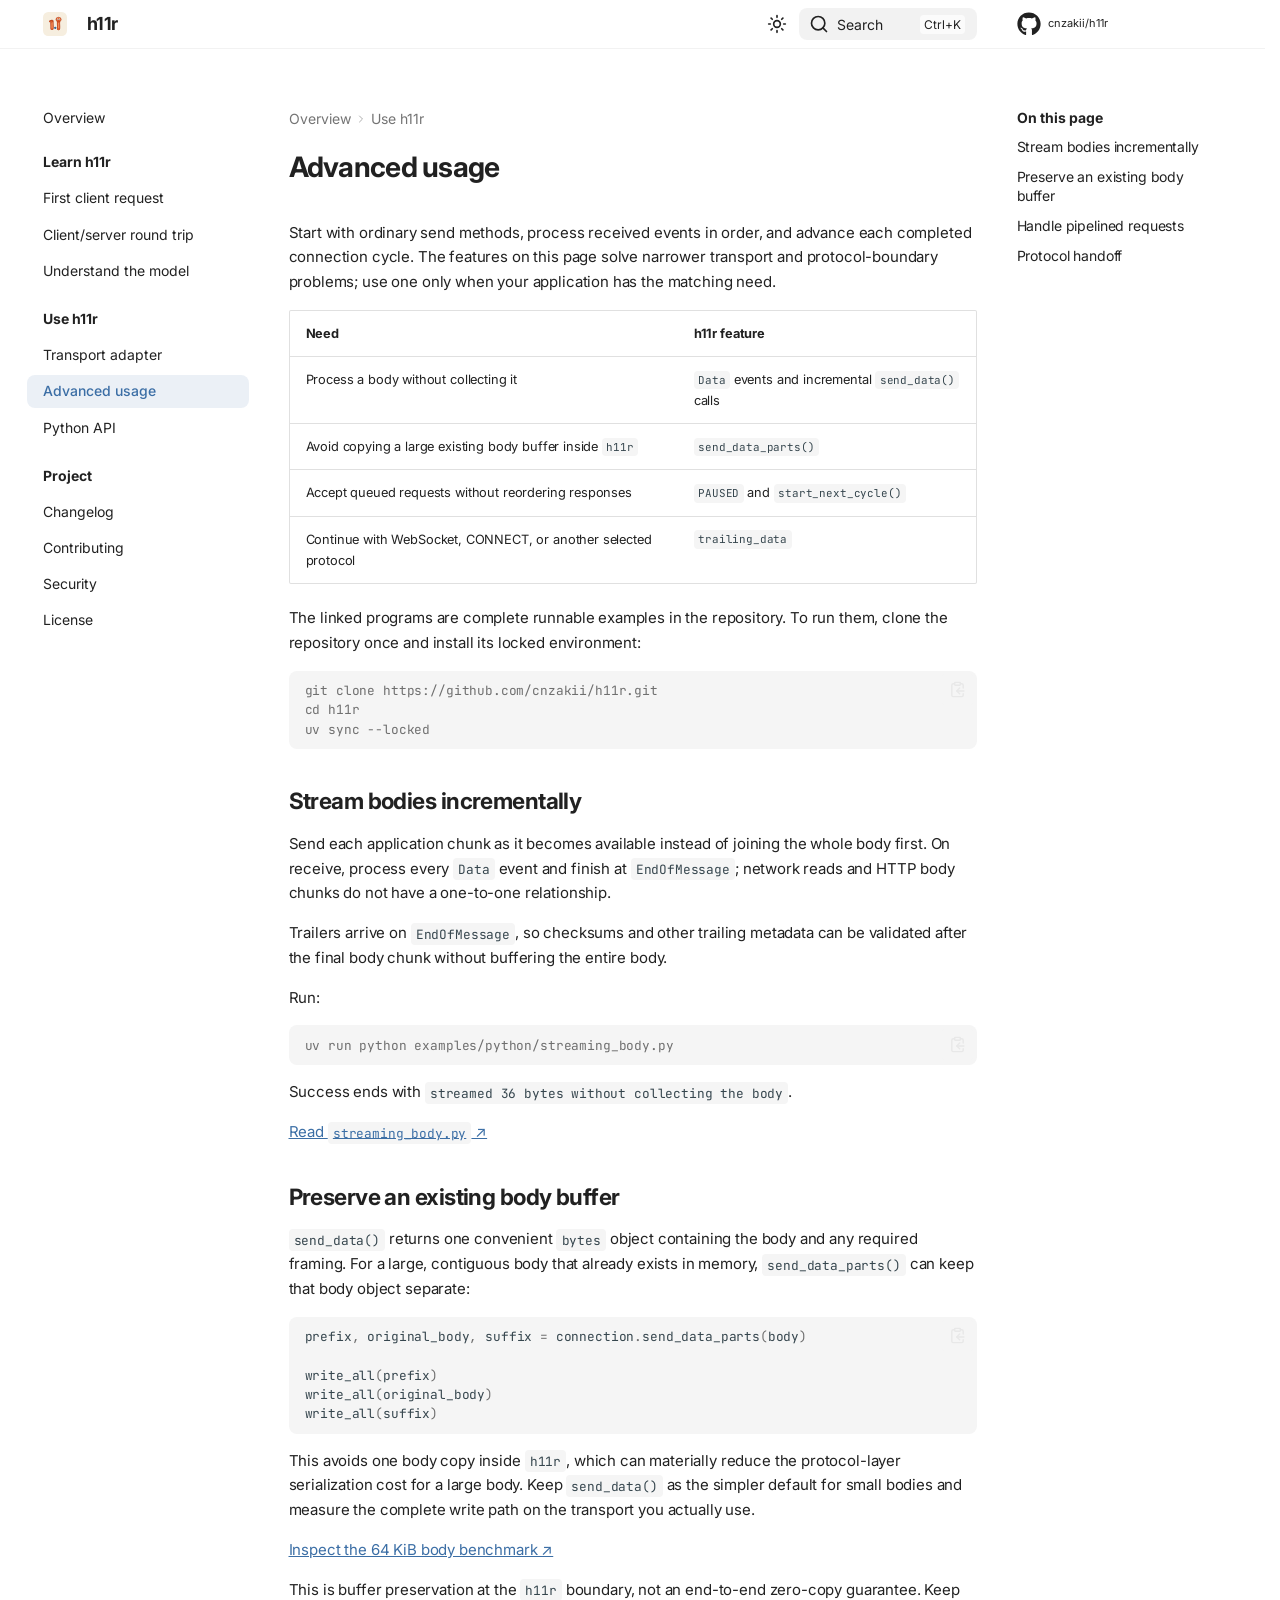
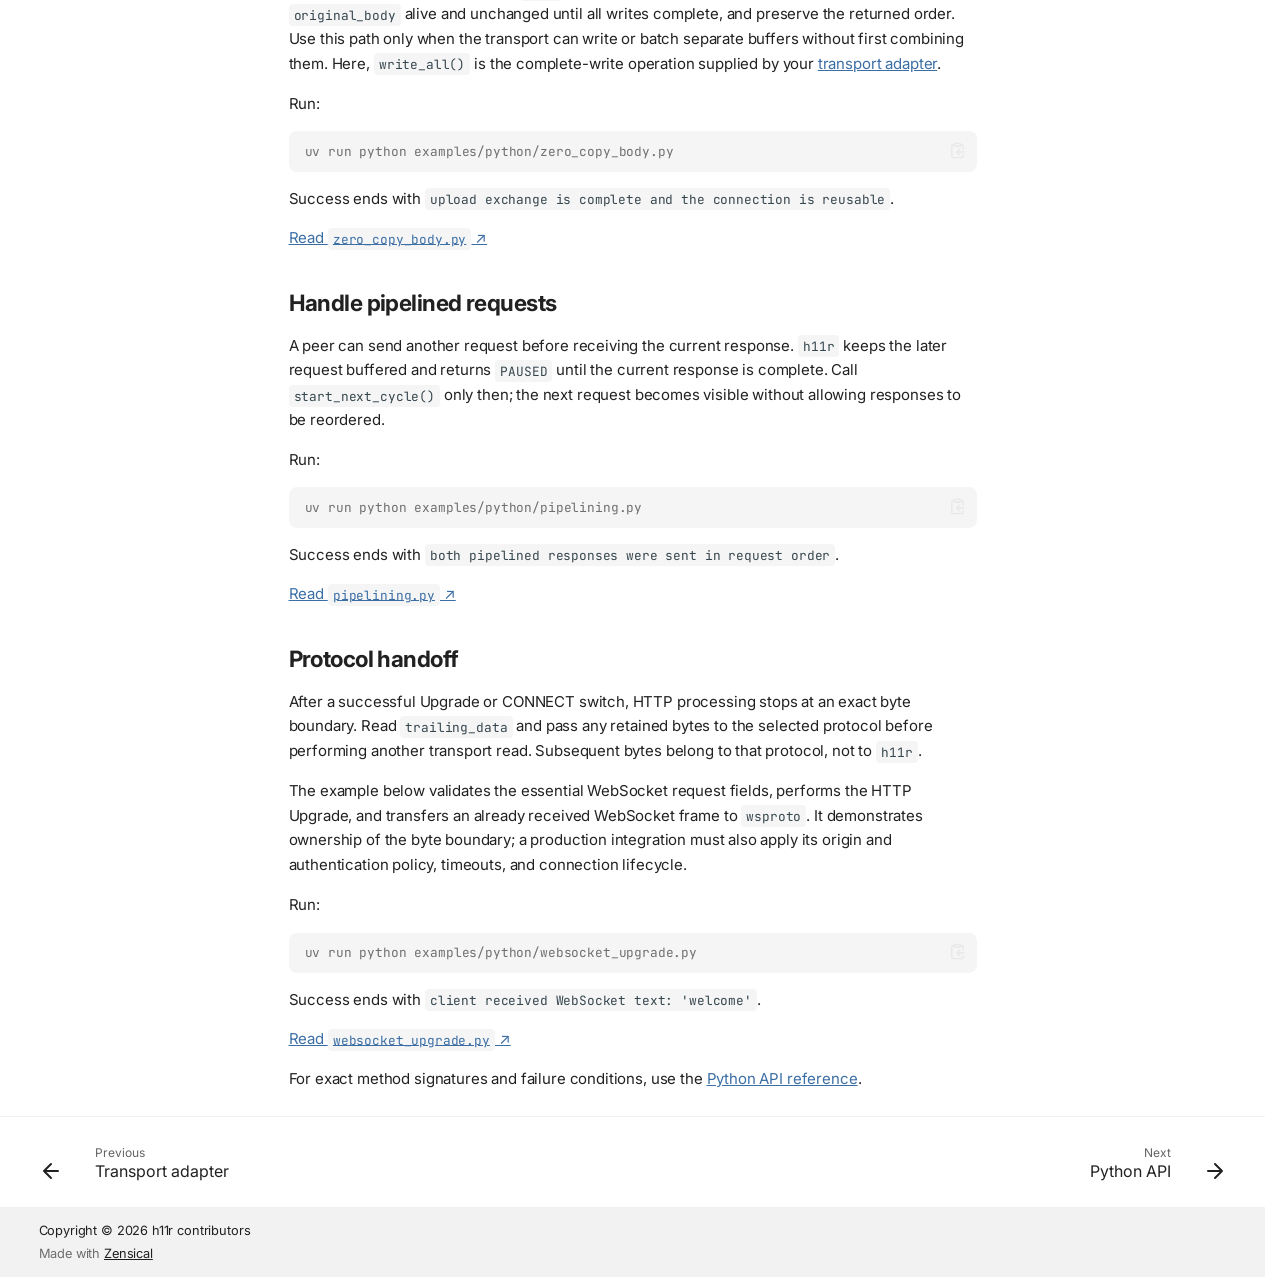
==== commit 2aec228d: "Deployed 6a5053d to dev with Zensical 0.0.51 and mike 2.2.0+zensical-0.1.0" ====
--- a/dev/advanced/index.html
+++ b/dev/advanced/index.html
@@ -108,7 +108,7 @@
   </div>
 
             </div>
-            <script>var el=document.querySelector("[data-md-component=outdated]"),base=new URL(".."),outdated=__md_get("__outdated",sessionStorage,base);!0===outdated&&el&&(el.hidden=!1)</script>
+            <script>var el=document.querySelector("[data-md-component=outdated]"),base=new URL("..",location),outdated=__md_get("__outdated",sessionStorage,base);!0===outdated&&el&&(el.hidden=!1)</script>
           </aside>
         
       </div>
@@ -1013,7 +1013,7 @@
 <div class="language-console highlight"><pre><span></span><code><span id="__span-1-1"><a id="__codelineno-1-1" name="__codelineno-1-1" href="#__codelineno-1-1"></a><span class="go">uv run python examples/python/streaming_body.py</span>
 </span></code></pre></div>
 <p>Success ends with <code>streamed 36 bytes without collecting the body</code>.</p>
-<p><a href="https://github.com/cnzakii/h11r/blob/d1f97e32b12f5f54af5541738b13541803579488/examples/python/streaming_body.py">Read <code>streaming_body.py</code> ↗</a></p>
+<p><a href="https://github.com/cnzakii/h11r/blob/6a5053d2f03b73f57889e6023327918b5768136e/examples/python/streaming_body.py">Read <code>streaming_body.py</code> ↗</a></p>
 <h2 id="preserve-an-existing-body-buffer">Preserve an existing body buffer<a class="headerlink" href="#preserve-an-existing-body-buffer" title="Permanent link">&para;</a></h2>
 <p><code>send_data()</code> returns one convenient <code>bytes</code> object containing the body and any
 required framing. For a large, contiguous body that already exists in memory,
@@ -1028,7 +1028,7 @@
 protocol-layer serialization cost for a large body. Keep <code>send_data()</code> as the
 simpler default for small bodies and measure the complete write path on the
 transport you actually use.</p>
-<p><a href="https://github.com/cnzakii/h11r/blob/d1f97e32b12f5f54af5541738b13541803579488/crates/h11r/benches/h11r.rs">Inspect the 64 KiB body benchmark ↗</a></p>
+<p><a href="https://github.com/cnzakii/h11r/blob/6a5053d2f03b73f57889e6023327918b5768136e/crates/h11r/benches/h11r.rs">Inspect the 64 KiB body benchmark ↗</a></p>
 <p>This is buffer preservation at the <code>h11r</code> boundary, not an end-to-end zero-copy
 guarantee. Keep <code>original_body</code> alive and unchanged until all writes complete,
 and preserve the returned order. Use this path only when the transport can
@@ -1039,7 +1039,7 @@
 <div class="language-console highlight"><pre><span></span><code><span id="__span-3-1"><a id="__codelineno-3-1" name="__codelineno-3-1" href="#__codelineno-3-1"></a><span class="go">uv run python examples/python/zero_copy_body.py</span>
 </span></code></pre></div>
 <p>Success ends with <code>upload exchange is complete and the connection is reusable</code>.</p>
-<p><a href="https://github.com/cnzakii/h11r/blob/d1f97e32b12f5f54af5541738b13541803579488/examples/python/zero_copy_body.py">Read <code>zero_copy_body.py</code> ↗</a></p>
+<p><a href="https://github.com/cnzakii/h11r/blob/6a5053d2f03b73f57889e6023327918b5768136e/examples/python/zero_copy_body.py">Read <code>zero_copy_body.py</code> ↗</a></p>
 <h2 id="handle-pipelined-requests">Handle pipelined requests<a class="headerlink" href="#handle-pipelined-requests" title="Permanent link">&para;</a></h2>
 <p>A peer can send another request before receiving the current response. <code>h11r</code>
 keeps the later request buffered and returns <code>PAUSED</code> until the current
@@ -1049,7 +1049,7 @@
 <div class="language-console highlight"><pre><span></span><code><span id="__span-4-1"><a id="__codelineno-4-1" name="__codelineno-4-1" href="#__codelineno-4-1"></a><span class="go">uv run python examples/python/pipelining.py</span>
 </span></code></pre></div>
 <p>Success ends with <code>both pipelined responses were sent in request order</code>.</p>
-<p><a href="https://github.com/cnzakii/h11r/blob/d1f97e32b12f5f54af5541738b13541803579488/examples/python/pipelining.py">Read <code>pipelining.py</code> ↗</a></p>
+<p><a href="https://github.com/cnzakii/h11r/blob/6a5053d2f03b73f57889e6023327918b5768136e/examples/python/pipelining.py">Read <code>pipelining.py</code> ↗</a></p>
 <h2 id="protocol-handoff">Protocol handoff<a class="headerlink" href="#protocol-handoff" title="Permanent link">&para;</a></h2>
 <p>After a successful Upgrade or CONNECT switch, HTTP processing stops at an
 exact byte boundary. Read <code>trailing_data</code> and pass any retained bytes to the
@@ -1064,7 +1064,7 @@
 <div class="language-console highlight"><pre><span></span><code><span id="__span-5-1"><a id="__codelineno-5-1" name="__codelineno-5-1" href="#__codelineno-5-1"></a><span class="go">uv run python examples/python/websocket_upgrade.py</span>
 </span></code></pre></div>
 <p>Success ends with <code>client received WebSocket text: 'welcome'</code>.</p>
-<p><a href="https://github.com/cnzakii/h11r/blob/d1f97e32b12f5f54af5541738b13541803579488/examples/python/websocket_upgrade.py">Read <code>websocket_upgrade.py</code> ↗</a></p>
+<p><a href="https://github.com/cnzakii/h11r/blob/6a5053d2f03b73f57889e6023327918b5768136e/examples/python/websocket_upgrade.py">Read <code>websocket_upgrade.py</code> ↗</a></p>
 <p>For exact method signatures and failure conditions, use the
 <a href="../api/">Python API reference</a>.</p>
 
--- a/dev/stylesheets/extra.css
+++ b/dev/stylesheets/extra.css
@@ -24,8 +24,9 @@
 }
 
 [data-md-component="outdated"] .md-banner__inner {
-  padding-block: 0.45rem;
-  font-size: 0.72rem;
+  margin-block: 0;
+  padding-block: 0.3rem;
+  font-size: 0.65rem;
   line-height: 1.35;
 }
 
@@ -57,6 +58,78 @@
   color: #9cc5ea;
 }
 
+.md-version {
+  position: relative;
+  font-size: 0.7rem;
+}
+
+/* A selector with no alternative version is not an actionable control. */
+.md-version:has(.md-version__item:only-child) {
+  display: none;
+}
+
+body:has(.md-version__item:only-child) [data-md-component="outdated"] {
+  display: none;
+}
+
+[dir="ltr"] .md-version__current {
+  margin-right: 0.4rem;
+  margin-left: 0.5rem;
+}
+
+[dir="rtl"] .md-version__current {
+  margin-right: 0.5rem;
+  margin-left: 0.4rem;
+}
+
+.md-version__current {
+  top: 0;
+  padding: 0.45rem 0.5rem;
+  border-radius: 0.3rem;
+  background: var(--md-default-fg-color--lightest);
+  font-weight: 600;
+  line-height: 1;
+  vertical-align: middle;
+}
+
+.md-version__current:hover {
+  background: var(--md-accent-fg-color--transparent);
+}
+
+.md-version__current:focus-visible {
+  outline: 2px solid var(--md-accent-fg-color);
+  outline-offset: 2px;
+}
+
+.md-version__current .md-version__alias {
+  display: none;
+}
+
+.md-version__list {
+  top: calc(100% - 0.2rem);
+  min-width: 10rem;
+  margin: 0;
+  pointer-events: none;
+  transform: translateY(-0.2rem);
+}
+
+.md-version:focus-within .md-version__list,
+.md-version:hover .md-version__list {
+  pointer-events: auto;
+  transform: translateY(0);
+}
+
+.md-version__list .md-version__alias {
+  padding: 0.08rem 0.28rem;
+  border-radius: 0.25rem;
+  background: var(--md-default-fg-color--lightest);
+  font-size: 0.55rem;
+}
+
+.md-content__inner.md-typeset {
+  line-height: 1.65;
+}
+
 .md-typeset .md-typeset__table {
   display: block;
   width: 100%;
@@ -69,10 +142,10 @@
 
 .md-typeset .home-intro {
   display: grid;
-  grid-template-columns: minmax(0, 1fr) 7rem;
-  gap: 2rem;
+  grid-template-columns: minmax(0, 1fr) 6rem;
+  gap: 1.5rem;
   align-items: center;
-  margin-bottom: 1.75rem;
+  margin-bottom: 1.25rem;
 }
 
 .md-typeset .home-intro h1 {
@@ -82,7 +155,7 @@
 
 .md-typeset .home-intro__tagline {
   margin-bottom: 0.75rem;
-  font-size: 1.15rem;
+  font-size: 1.05rem;
   font-weight: 700;
   line-height: 1.35;
 }
@@ -98,7 +171,7 @@
 
 @media screen and (max-width: 44.9844em) {
   .md-typeset .home-intro {
-    grid-template-columns: minmax(0, 1fr) 4.5rem;
+    grid-template-columns: minmax(0, 1fr) 4rem;
     gap: 1rem;
     align-items: start;
   }
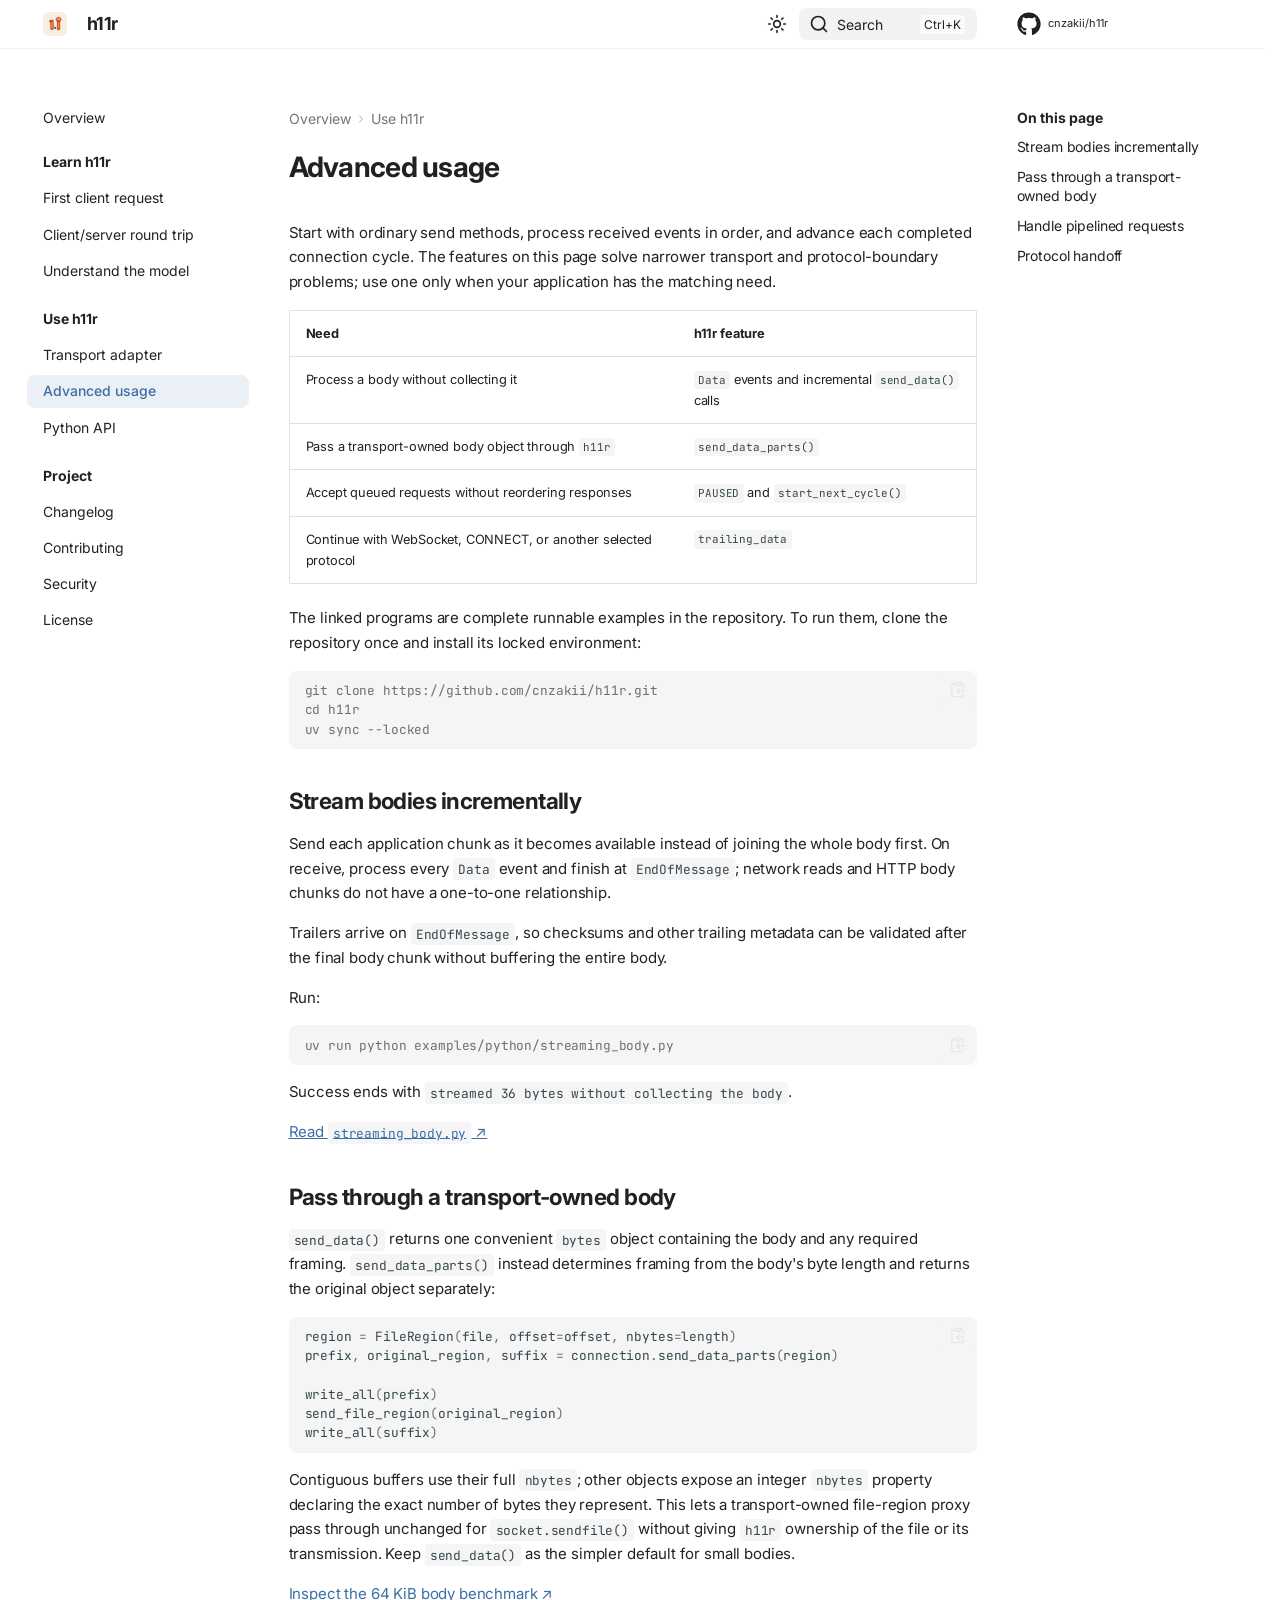
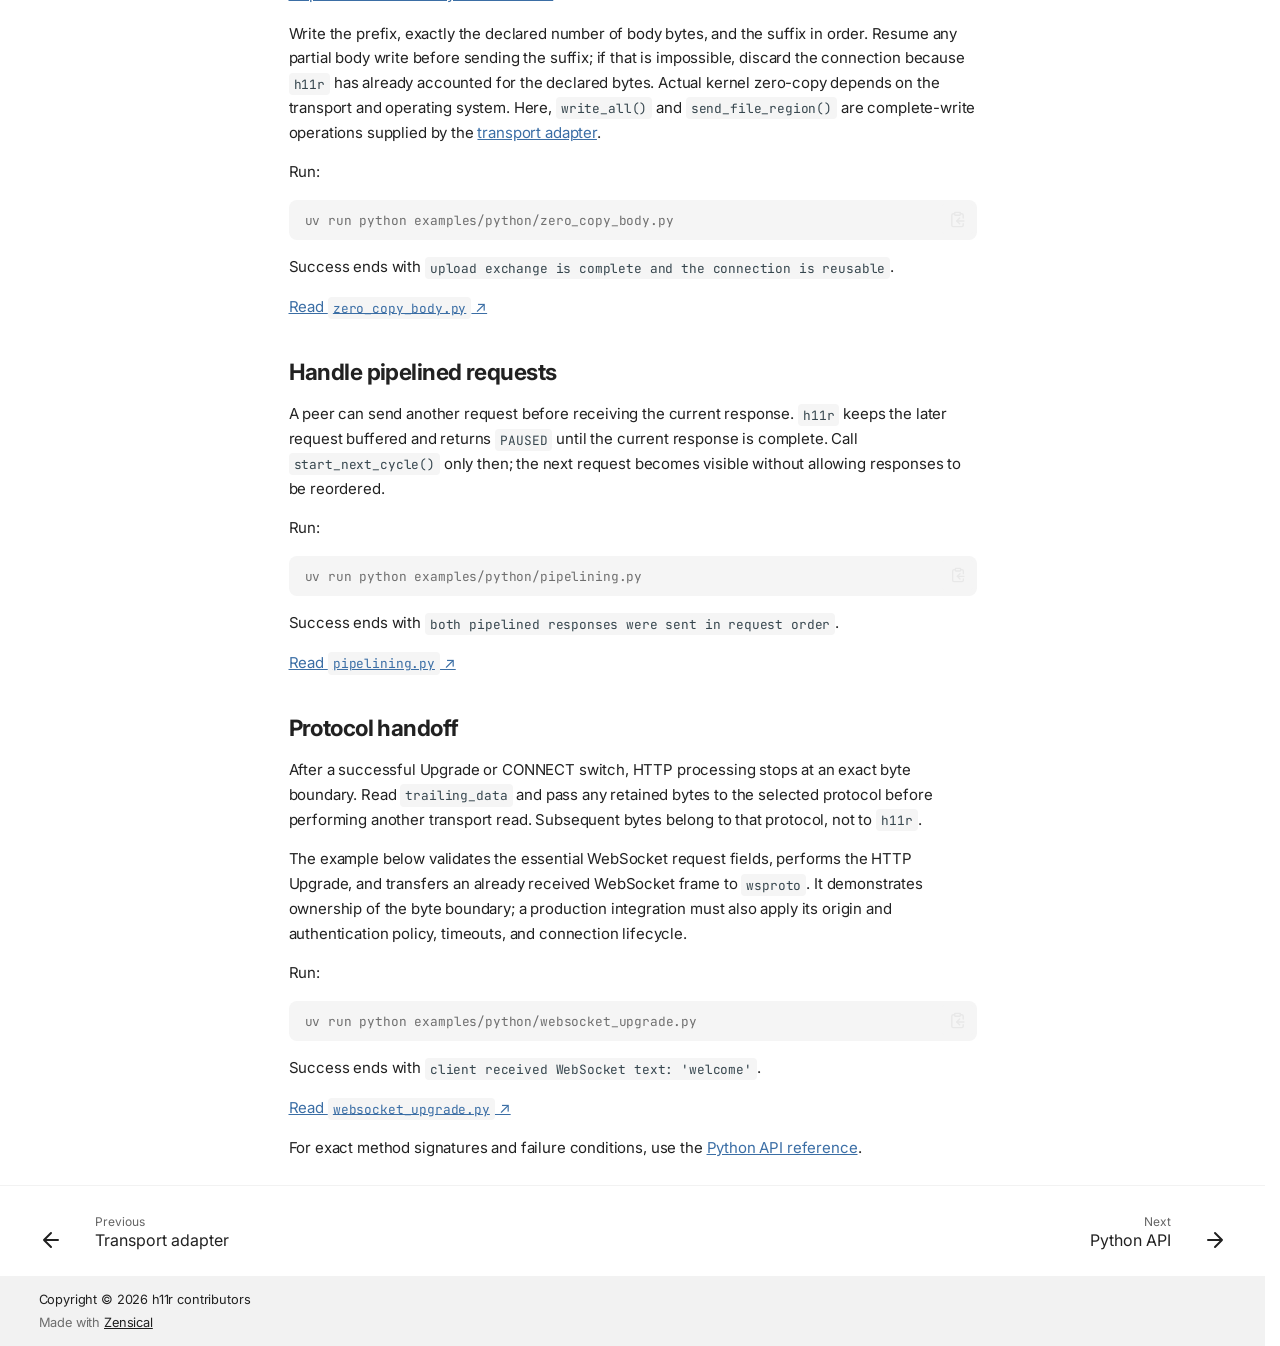
==== commit 4a2476cf: "Deployed ea09967 to dev with Zensical 0.0.51 and mike 2.2.0+zensical-0.1.0" ====
--- a/dev/advanced/index.html
+++ b/dev/advanced/index.html
@@ -6,7 +6,7 @@
       <meta charset="utf-8">
       <meta name="viewport" content="width=device-width,initial-scale=1">
       
-        <meta name="description" content="Use h11r for streaming bodies, buffer-preserving writes, pipelining, and protocol handoff.">
+        <meta name="description" content="Use h11r for streaming bodies, passthrough writes, pipelining, and protocol handoff.">
       
       
         <meta name="author" content="h11r contributors">
@@ -570,10 +570,10 @@
 </li>
       
         <li class="md-nav__item">
-  <a href="#preserve-an-existing-body-buffer" class="md-nav__link">
+  <a href="#pass-through-a-transport-owned-body" class="md-nav__link">
     <span class="md-ellipsis">
       <span class="md-typeset">
-        Preserve an existing body buffer
+        Pass through a transport-owned body
       </span>
     </span>
   </a>
@@ -862,10 +862,10 @@
 </li>
       
         <li class="md-nav__item">
-  <a href="#preserve-an-existing-body-buffer" class="md-nav__link">
+  <a href="#pass-through-a-transport-owned-body" class="md-nav__link">
     <span class="md-ellipsis">
       <span class="md-typeset">
-        Preserve an existing body buffer
+        Pass through a transport-owned body
       </span>
     </span>
   </a>
@@ -983,7 +983,7 @@
 <td><code>Data</code> events and incremental <code>send_data()</code> calls</td>
 </tr>
 <tr>
-<td>Avoid copying a large existing body buffer inside <code>h11r</code></td>
+<td>Pass a transport-owned body object through <code>h11r</code></td>
 <td><code>send_data_parts()</code></td>
 </tr>
 <tr>
@@ -1013,33 +1013,36 @@
 <div class="language-console highlight"><pre><span></span><code><span id="__span-1-1"><a id="__codelineno-1-1" name="__codelineno-1-1" href="#__codelineno-1-1"></a><span class="go">uv run python examples/python/streaming_body.py</span>
 </span></code></pre></div>
 <p>Success ends with <code>streamed 36 bytes without collecting the body</code>.</p>
-<p><a href="https://github.com/cnzakii/h11r/blob/6a5053d2f03b73f57889e6023327918b5768136e/examples/python/streaming_body.py">Read <code>streaming_body.py</code> ↗</a></p>
-<h2 id="preserve-an-existing-body-buffer">Preserve an existing body buffer<a class="headerlink" href="#preserve-an-existing-body-buffer" title="Permanent link">&para;</a></h2>
+<p><a href="https://github.com/cnzakii/h11r/blob/ea09967982f99fa1370c485a2f9184f328a2d6be/examples/python/streaming_body.py">Read <code>streaming_body.py</code> ↗</a></p>
+<h2 id="pass-through-a-transport-owned-body">Pass through a transport-owned body<a class="headerlink" href="#pass-through-a-transport-owned-body" title="Permanent link">&para;</a></h2>
 <p><code>send_data()</code> returns one convenient <code>bytes</code> object containing the body and any
-required framing. For a large, contiguous body that already exists in memory,
-<code>send_data_parts()</code> can keep that body object separate:</p>
-<div class="language-python highlight"><pre><span></span><code><span id="__span-2-1"><a id="__codelineno-2-1" name="__codelineno-2-1" href="#__codelineno-2-1"></a><span class="n">prefix</span><span class="p">,</span> <span class="n">original_body</span><span class="p">,</span> <span class="n">suffix</span> <span class="o">=</span> <span class="n">connection</span><span class="o">.</span><span class="n">send_data_parts</span><span class="p">(</span><span class="n">body</span><span class="p">)</span>
-</span><span id="__span-2-2"><a id="__codelineno-2-2" name="__codelineno-2-2" href="#__codelineno-2-2"></a>
-</span><span id="__span-2-3"><a id="__codelineno-2-3" name="__codelineno-2-3" href="#__codelineno-2-3"></a><span class="n">write_all</span><span class="p">(</span><span class="n">prefix</span><span class="p">)</span>
-</span><span id="__span-2-4"><a id="__codelineno-2-4" name="__codelineno-2-4" href="#__codelineno-2-4"></a><span class="n">write_all</span><span class="p">(</span><span class="n">original_body</span><span class="p">)</span>
-</span><span id="__span-2-5"><a id="__codelineno-2-5" name="__codelineno-2-5" href="#__codelineno-2-5"></a><span class="n">write_all</span><span class="p">(</span><span class="n">suffix</span><span class="p">)</span>
+required framing. <code>send_data_parts()</code> instead determines framing from the
+body's byte length and returns the original object separately:</p>
+<div class="language-python highlight"><pre><span></span><code><span id="__span-2-1"><a id="__codelineno-2-1" name="__codelineno-2-1" href="#__codelineno-2-1"></a><span class="n">region</span> <span class="o">=</span> <span class="n">FileRegion</span><span class="p">(</span><span class="n">file</span><span class="p">,</span> <span class="n">offset</span><span class="o">=</span><span class="n">offset</span><span class="p">,</span> <span class="n">nbytes</span><span class="o">=</span><span class="n">length</span><span class="p">)</span>
+</span><span id="__span-2-2"><a id="__codelineno-2-2" name="__codelineno-2-2" href="#__codelineno-2-2"></a><span class="n">prefix</span><span class="p">,</span> <span class="n">original_region</span><span class="p">,</span> <span class="n">suffix</span> <span class="o">=</span> <span class="n">connection</span><span class="o">.</span><span class="n">send_data_parts</span><span class="p">(</span><span class="n">region</span><span class="p">)</span>
+</span><span id="__span-2-3"><a id="__codelineno-2-3" name="__codelineno-2-3" href="#__codelineno-2-3"></a>
+</span><span id="__span-2-4"><a id="__codelineno-2-4" name="__codelineno-2-4" href="#__codelineno-2-4"></a><span class="n">write_all</span><span class="p">(</span><span class="n">prefix</span><span class="p">)</span>
+</span><span id="__span-2-5"><a id="__codelineno-2-5" name="__codelineno-2-5" href="#__codelineno-2-5"></a><span class="n">send_file_region</span><span class="p">(</span><span class="n">original_region</span><span class="p">)</span>
+</span><span id="__span-2-6"><a id="__codelineno-2-6" name="__codelineno-2-6" href="#__codelineno-2-6"></a><span class="n">write_all</span><span class="p">(</span><span class="n">suffix</span><span class="p">)</span>
 </span></code></pre></div>
-<p>This avoids one body copy inside <code>h11r</code>, which can materially reduce the
-protocol-layer serialization cost for a large body. Keep <code>send_data()</code> as the
-simpler default for small bodies and measure the complete write path on the
-transport you actually use.</p>
-<p><a href="https://github.com/cnzakii/h11r/blob/6a5053d2f03b73f57889e6023327918b5768136e/crates/h11r/benches/h11r.rs">Inspect the 64 KiB body benchmark ↗</a></p>
-<p>This is buffer preservation at the <code>h11r</code> boundary, not an end-to-end zero-copy
-guarantee. Keep <code>original_body</code> alive and unchanged until all writes complete,
-and preserve the returned order. Use this path only when the transport can
-write or batch separate buffers without first combining them.
-Here, <code>write_all()</code> is the complete-write operation supplied by your
+<p>Contiguous buffers use their full <code>nbytes</code>; other objects expose an integer
+<code>nbytes</code> property declaring the exact number of bytes they represent. This
+lets a transport-owned file-region proxy pass through unchanged for
+<code>socket.sendfile()</code> without giving <code>h11r</code> ownership of the file or its
+transmission. Keep <code>send_data()</code> as the simpler default for small bodies.</p>
+<p><a href="https://github.com/cnzakii/h11r/blob/ea09967982f99fa1370c485a2f9184f328a2d6be/crates/h11r/benches/h11r.rs">Inspect the 64 KiB body benchmark ↗</a></p>
+<p>Write the prefix, exactly the declared number of body bytes, and the suffix in
+order. Resume any partial body write before sending the suffix; if that is
+impossible, discard the connection because <code>h11r</code> has already accounted for
+the declared bytes. Actual kernel zero-copy depends on the transport and
+operating system. Here, <code>write_all()</code> and <code>send_file_region()</code> are
+complete-write operations supplied by the
 <a href="../integration/#write-to-the-transport">transport adapter</a>.</p>
 <p>Run:</p>
 <div class="language-console highlight"><pre><span></span><code><span id="__span-3-1"><a id="__codelineno-3-1" name="__codelineno-3-1" href="#__codelineno-3-1"></a><span class="go">uv run python examples/python/zero_copy_body.py</span>
 </span></code></pre></div>
 <p>Success ends with <code>upload exchange is complete and the connection is reusable</code>.</p>
-<p><a href="https://github.com/cnzakii/h11r/blob/6a5053d2f03b73f57889e6023327918b5768136e/examples/python/zero_copy_body.py">Read <code>zero_copy_body.py</code> ↗</a></p>
+<p><a href="https://github.com/cnzakii/h11r/blob/ea09967982f99fa1370c485a2f9184f328a2d6be/examples/python/zero_copy_body.py">Read <code>zero_copy_body.py</code> ↗</a></p>
 <h2 id="handle-pipelined-requests">Handle pipelined requests<a class="headerlink" href="#handle-pipelined-requests" title="Permanent link">&para;</a></h2>
 <p>A peer can send another request before receiving the current response. <code>h11r</code>
 keeps the later request buffered and returns <code>PAUSED</code> until the current
@@ -1049,7 +1052,7 @@
 <div class="language-console highlight"><pre><span></span><code><span id="__span-4-1"><a id="__codelineno-4-1" name="__codelineno-4-1" href="#__codelineno-4-1"></a><span class="go">uv run python examples/python/pipelining.py</span>
 </span></code></pre></div>
 <p>Success ends with <code>both pipelined responses were sent in request order</code>.</p>
-<p><a href="https://github.com/cnzakii/h11r/blob/6a5053d2f03b73f57889e6023327918b5768136e/examples/python/pipelining.py">Read <code>pipelining.py</code> ↗</a></p>
+<p><a href="https://github.com/cnzakii/h11r/blob/ea09967982f99fa1370c485a2f9184f328a2d6be/examples/python/pipelining.py">Read <code>pipelining.py</code> ↗</a></p>
 <h2 id="protocol-handoff">Protocol handoff<a class="headerlink" href="#protocol-handoff" title="Permanent link">&para;</a></h2>
 <p>After a successful Upgrade or CONNECT switch, HTTP processing stops at an
 exact byte boundary. Read <code>trailing_data</code> and pass any retained bytes to the
@@ -1064,7 +1067,7 @@
 <div class="language-console highlight"><pre><span></span><code><span id="__span-5-1"><a id="__codelineno-5-1" name="__codelineno-5-1" href="#__codelineno-5-1"></a><span class="go">uv run python examples/python/websocket_upgrade.py</span>
 </span></code></pre></div>
 <p>Success ends with <code>client received WebSocket text: 'welcome'</code>.</p>
-<p><a href="https://github.com/cnzakii/h11r/blob/6a5053d2f03b73f57889e6023327918b5768136e/examples/python/websocket_upgrade.py">Read <code>websocket_upgrade.py</code> ↗</a></p>
+<p><a href="https://github.com/cnzakii/h11r/blob/ea09967982f99fa1370c485a2f9184f328a2d6be/examples/python/websocket_upgrade.py">Read <code>websocket_upgrade.py</code> ↗</a></p>
 <p>For exact method signatures and failure conditions, use the
 <a href="../api/">Python API reference</a>.</p>
 
